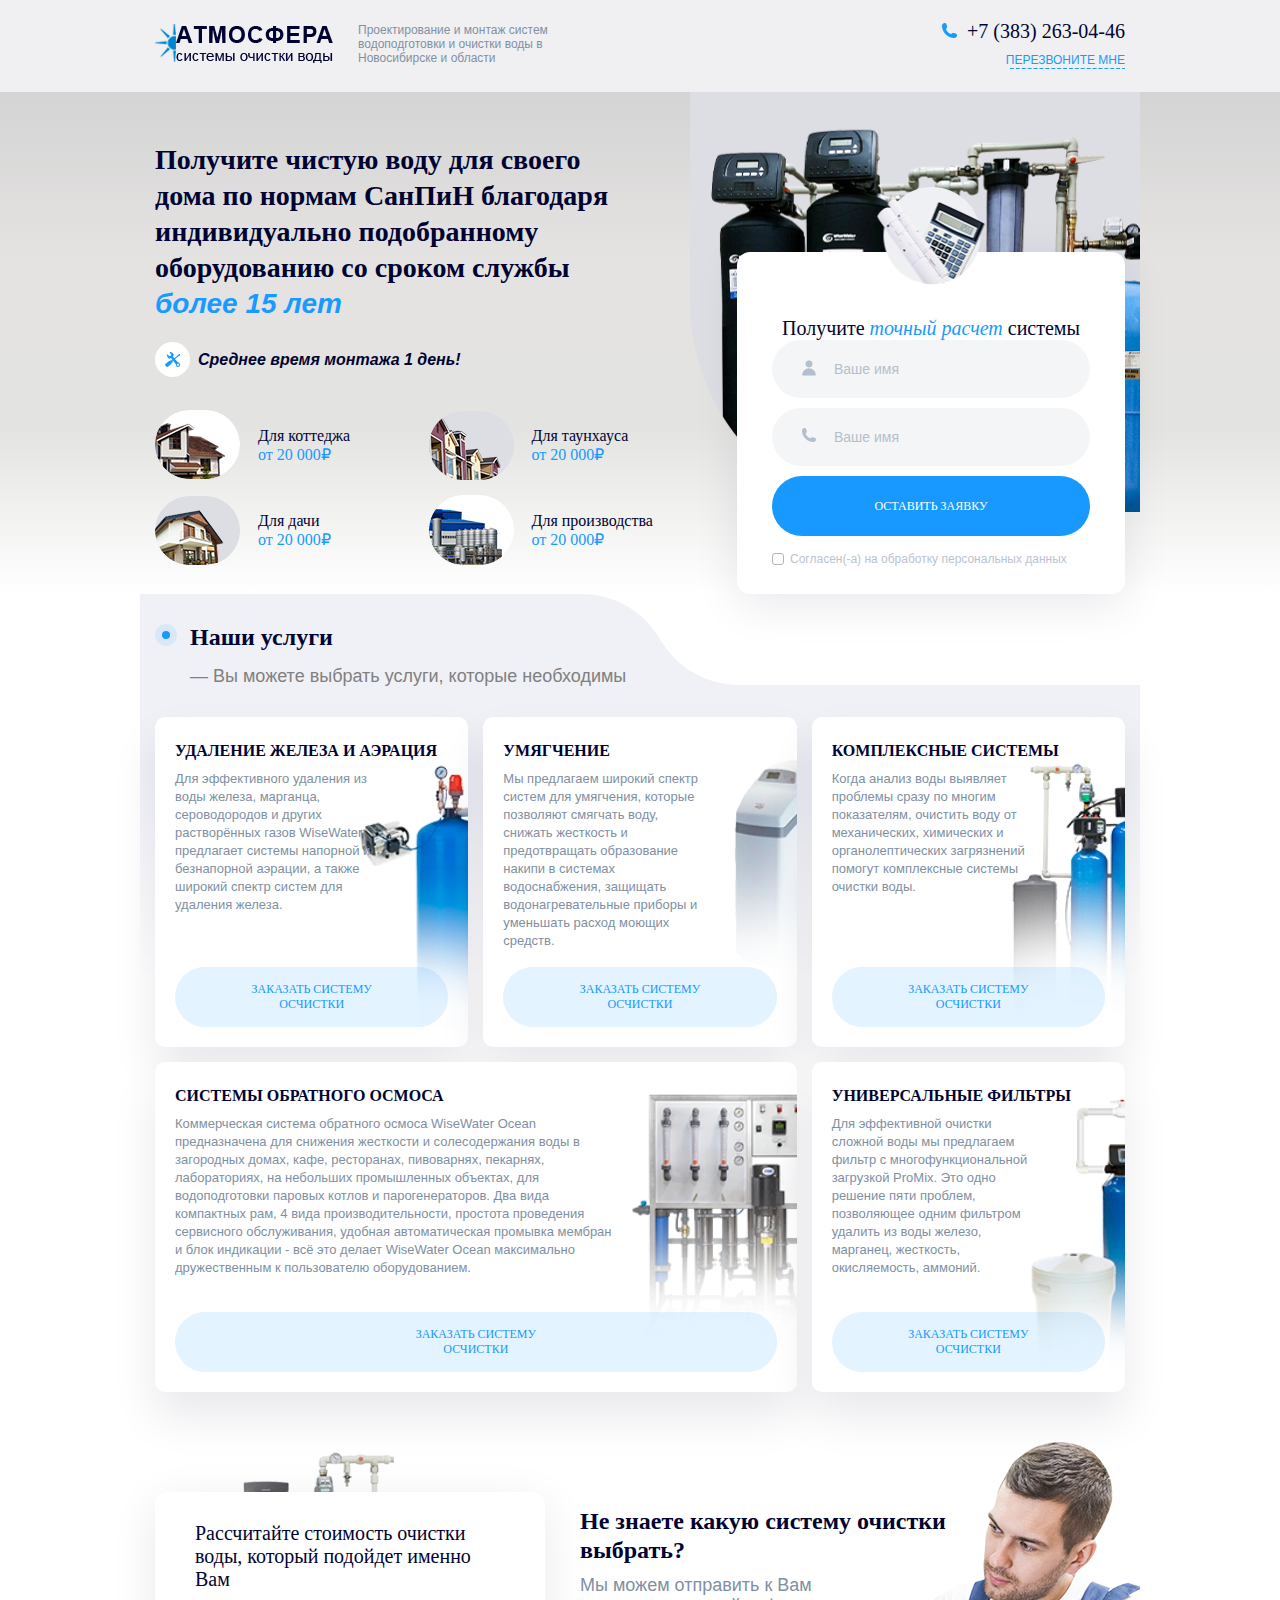
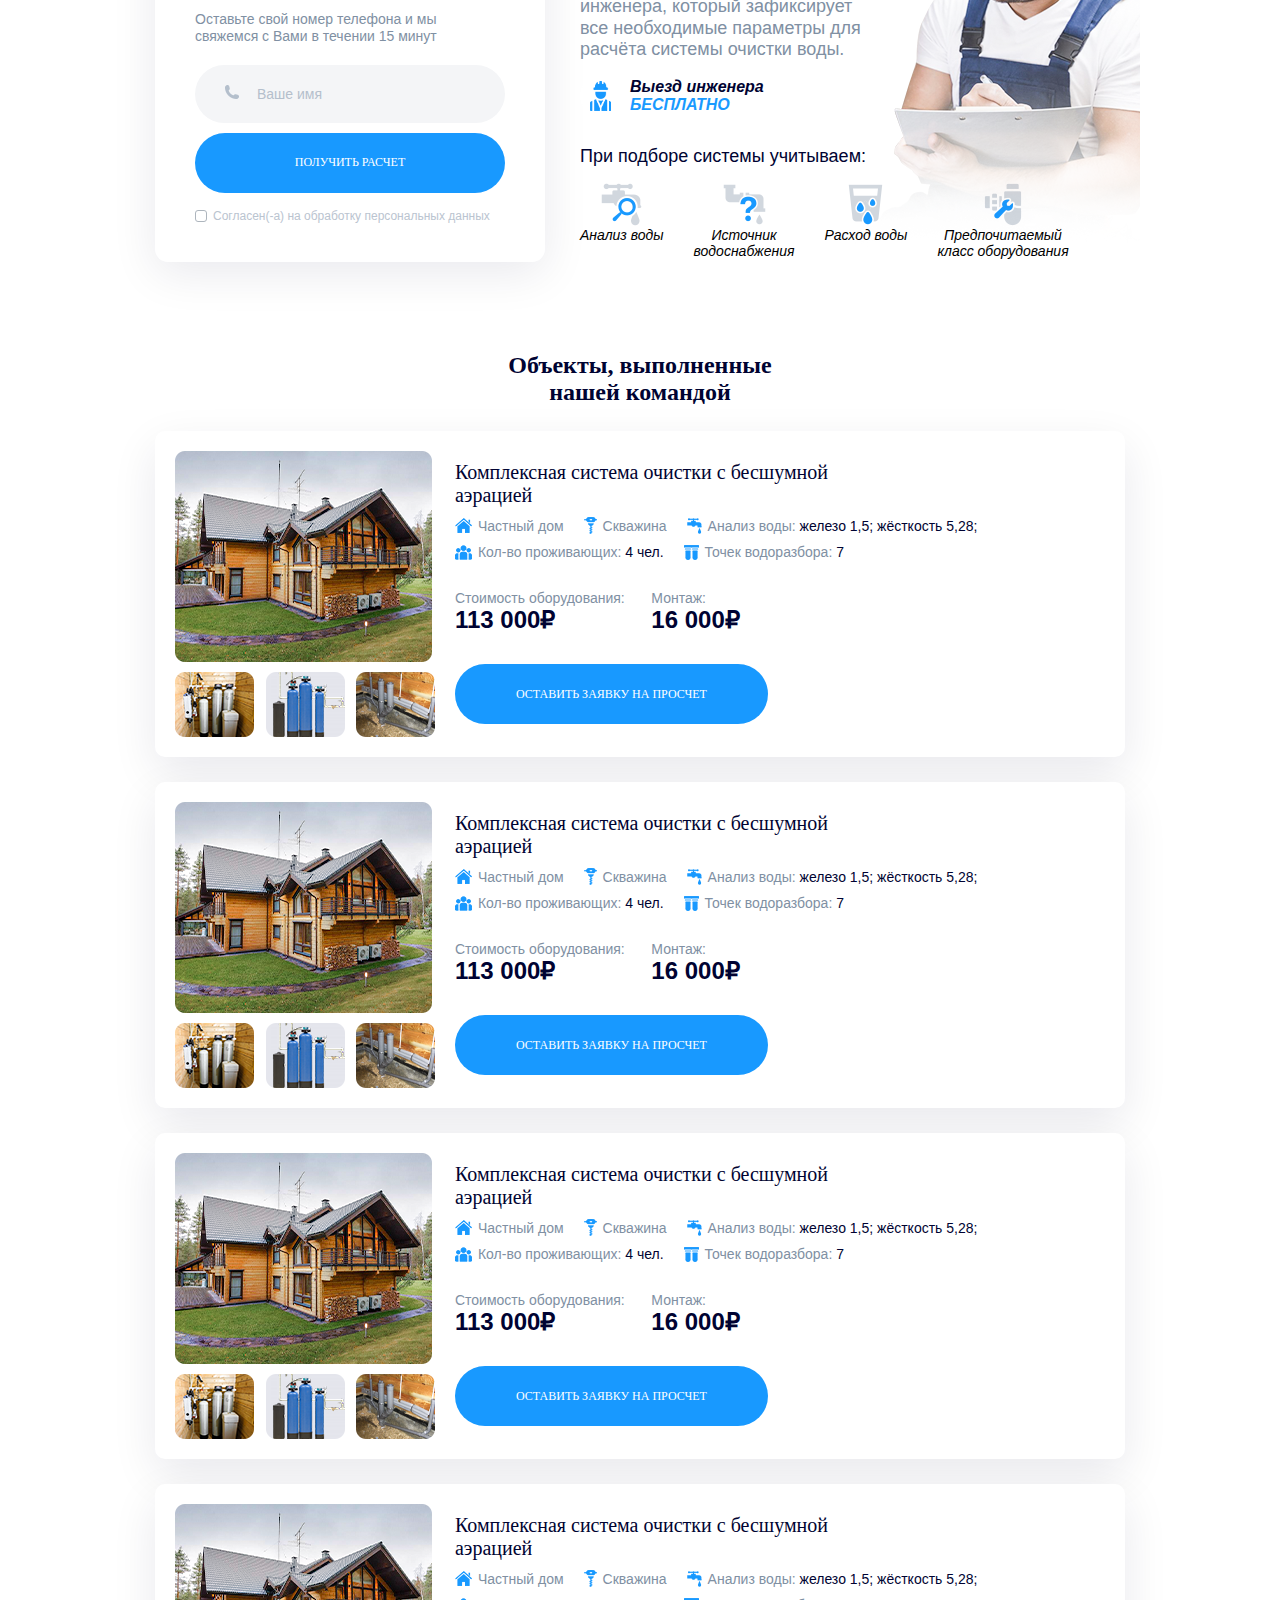
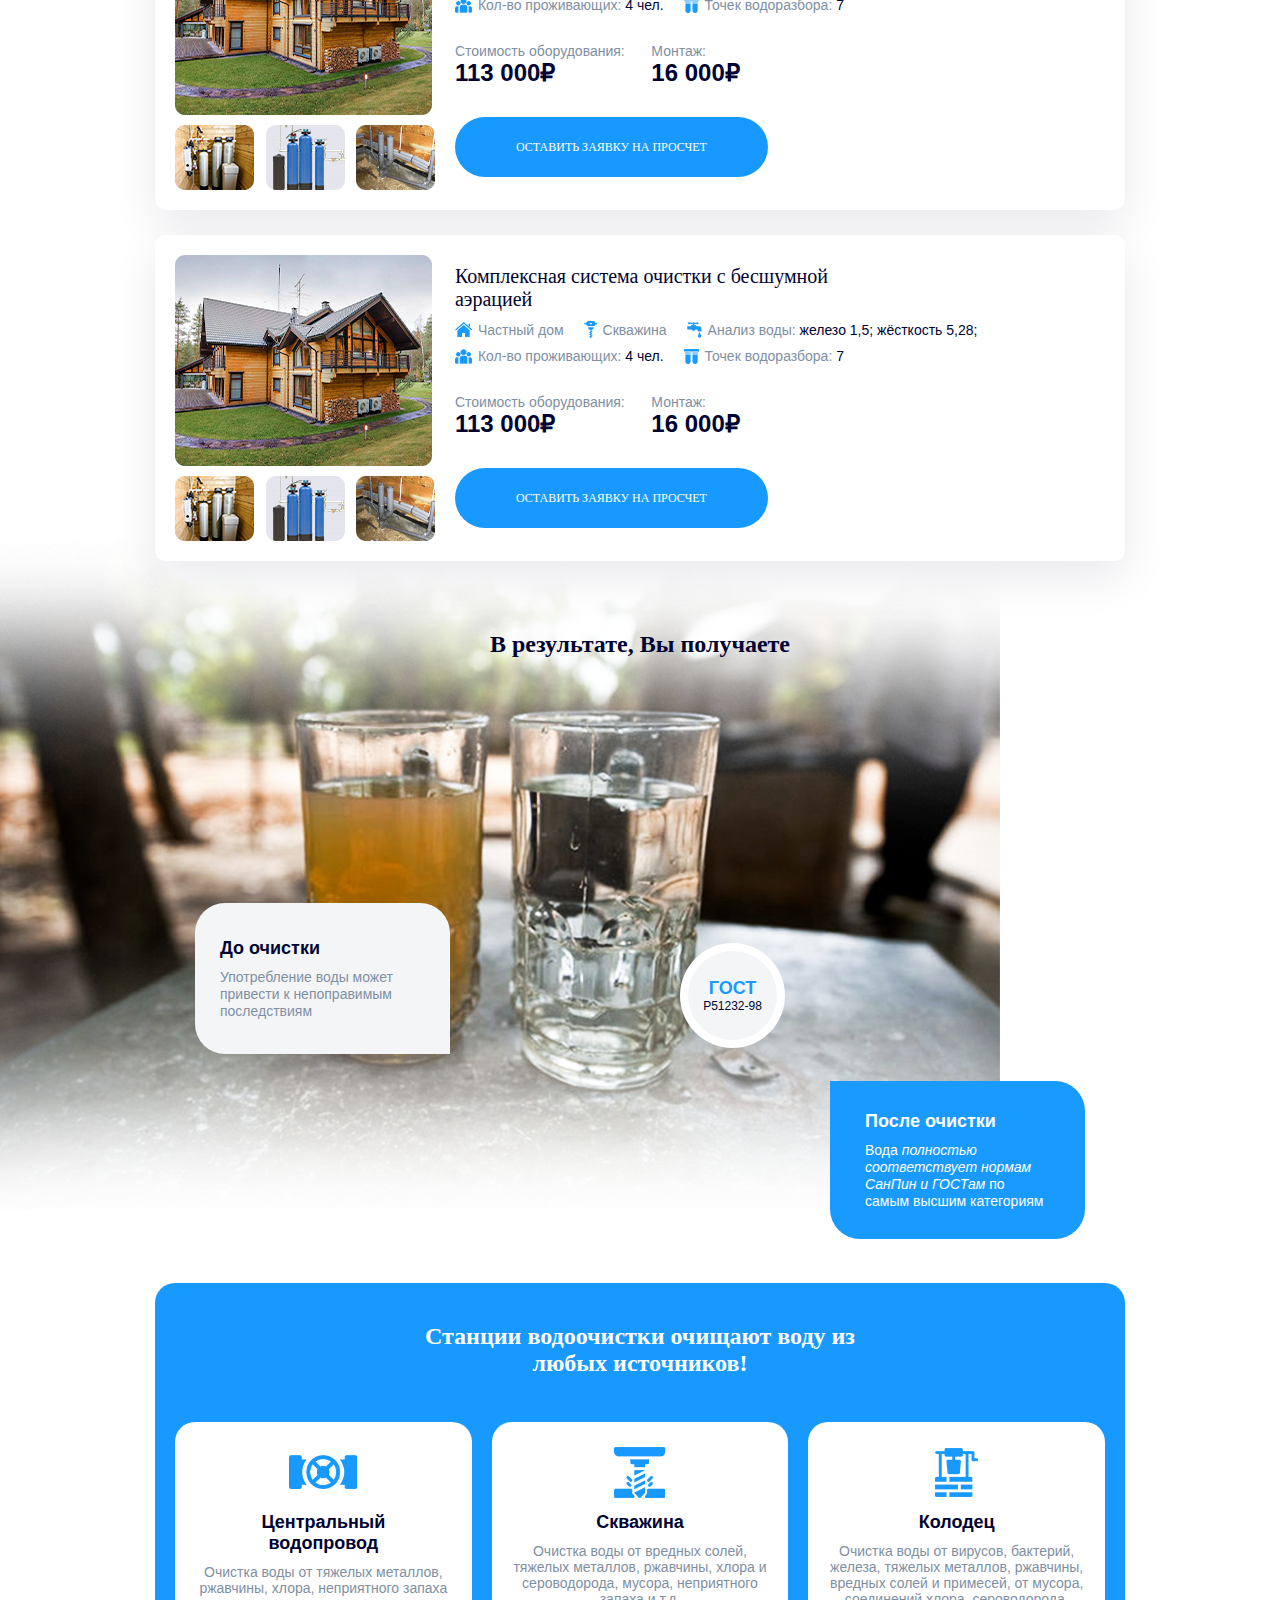
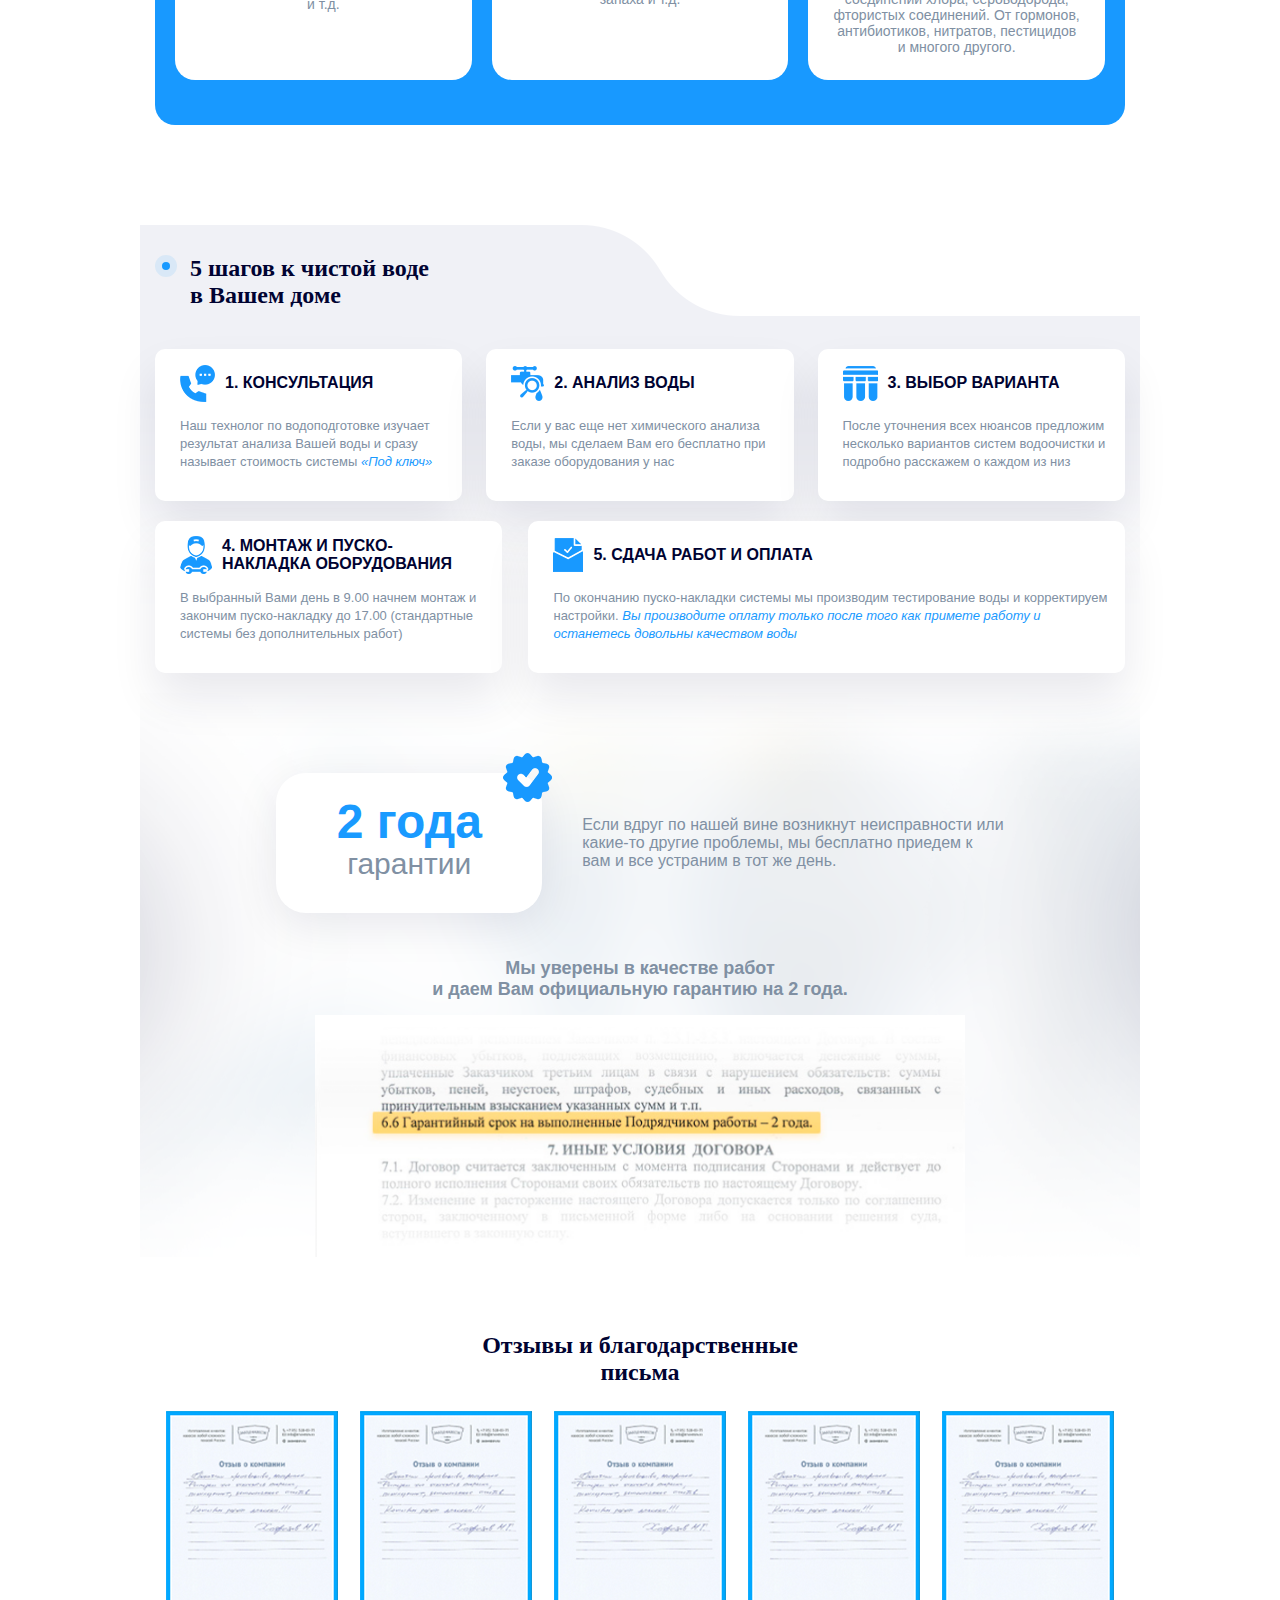
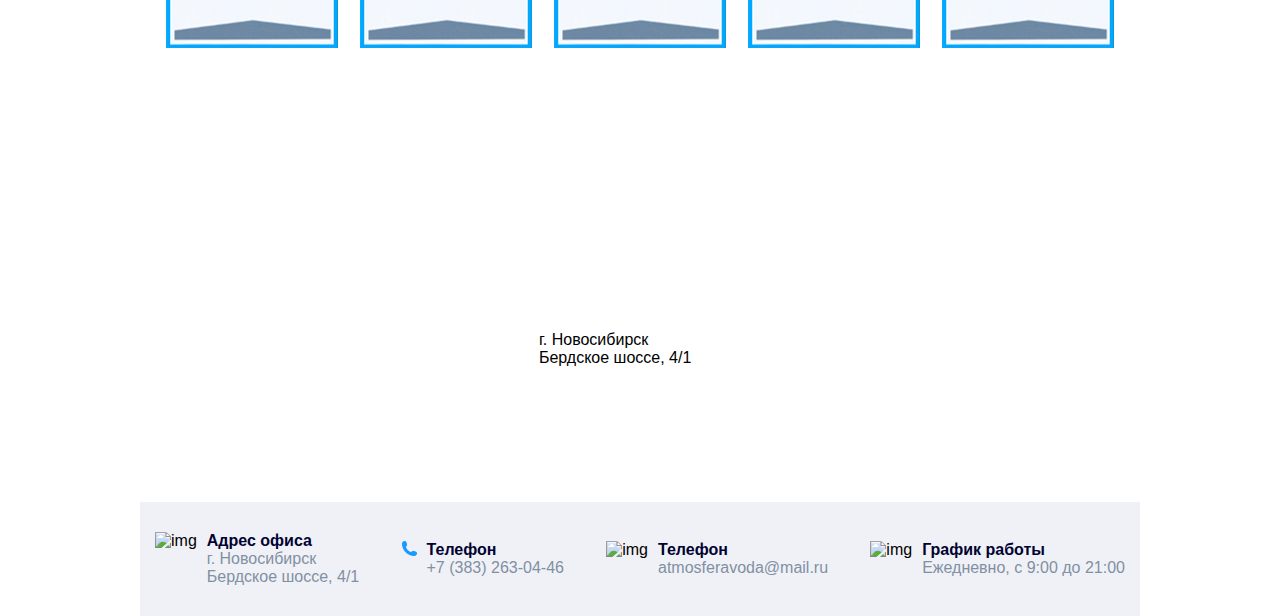
==== index.html @ 0359123a "Add files via upload" ====
<!DOCTYPE html>
<html lang="ru">

<head>
  <meta charset="utf-8">
  <title>АТМОСФЕРА|системы очистки воды </title>
  <meta content="" name="description">
  <meta name="viewport" content="width=device-width, initial-scale=1.0">
  <meta name="HandheldFriendly" content="true">
  <meta name="format-detection" content="telephone=no">
  <meta content="IE=edge" http-equiv="X-UA-Compatible">
  <link rel="stylesheet" href="css/normalize.css">
  <link rel="stylesheet" href="css/style.css">
</head>

<body class="body">
  

    <div class="wrapper">

      <header class="header">
        <div class="header__inner container">
            <div class="header__logo">
              <img class="header__logo-img" src="img/logo.png" alt="logo">
            </div>
            <div class="header__text">Проектирование и монтаж систем
              водоподготовки и очистки воды
              в Новосибирске и области</div>
            <div class="header__number">
              <a class="header__number-link" href="tel:+73832630446" >+7 (383) 263-04-46</a>
              <p class="header__number-text">Перезвоните мне</p>
            </div>
        </div>
    </header>

      <main class="main">

        <section class="proposal">
          <h1 class="hidden">Атмосфера</h1>
          <div class="container">
            <div class="proposal__inner">
              <div class="proposal__bg"></div>
  
              <div class="proposal__main">
                <h2 class="proposal__title">Получите чистую воду для своего дома по нормам СанПиН благодаря индивидуально подобранному оборудованию со сроком службы <span>более 15 лет</span></h2>
                <div class="proposal__image">
                  <div class="proposal__image-img center">
                    <svg xmlns="http://www.w3.org/2000/svg" xmlns:xlink="http://www.w3.org/1999/xlink" width="15" height="15" viewBox="0 0 15 15">
                      <image id="free-icon-screwdriver-and-wrench-symbol-16484" width="15" height="15" xlink:href="[data-uri]"/>
                    </svg>
                  </div>
                  <p class="proposal__image-text">Среднее время монтажа 1 день!</p>
                </div>
                <div class="proposal__cards">
                  <div class="proposal__card">
                  <div class="proposal__card-image">
                    <img src="img/proposal1.png" alt="">
                  </div>
                  <div class="proposal__card-text">
                    <p class="proposal__card-title">Для коттеджа</p>
                    <p class="proposal__cost">от 20 000₽</p>                   
                  </div>
                   
                  </div>
                  <div class="proposal__card">
                    <div class="proposal__card-image">
                      <img src="img/proposal2.png" alt="">
                    </div>
                    <div class="proposal__card-text">
                      <p class="proposal__card-title">Для таунхауса</p>
                      <p class="proposal__cost">от 20 000₽</p>                   
                    </div>
                     
                    </div>
                    <div class="proposal__card">
                      <div class="proposal__card-image">
                        <img src="img/proposal3.png" alt="">
                      </div>
                      <div class="proposal__card-text">
                        <p class="proposal__card-title">Для дачи</p>
                        <p class="proposal__cost">от 20 000₽</p>                   
                      </div>
                       
                      </div>
                      <div class="proposal__card">
                        <div class="proposal__card-image">
                          <img src="img/proposal4.png" alt="">
                        </div>
                        <div class="proposal__card-text">
                          <p class="proposal__card-title">Для производства</p>
                          <p class="proposal__cost">от 20 000₽</p>                   
                        </div>
                         
                        </div>
                </div>
              </div>
  
                <div class="form proposal__form">
  
                  <div class="form__inner">
  
                    <div class="form__image">
                      <img class="form__img" src="img/form1.png" alt="">
                    </div>
  
                    <p class="form__title">Получите <span>точный расчет</span> системы</p>
                    <form>
                      <div class="form__input form__input--name">
                        <input type="text" name="name" placeholder="Ваше имя" required>
                      </div>
                      <div class="form__input form__input--tel">
                        <input type="text" name="name" placeholder="Ваше имя" required>
                      </div>
                      <div class="form__button">
                        <button class="button" type="submit">
                          Оставить заявку
                        </button>
                      </div>
                      <div>
                        <input class="form__checkbox" type="checkbox" id="check1" required>
                        <label for="check1">Согласен(-а) на обработку персональных данных</label>
                      </div>
                    </form>
                  </div>
  
                </div>
  
  
            </div>
          </div>
  
  
        </section>
  
        <section class="services">
    
          <div class="container">
  
            <div class="services__inner">
                
                <div class="title">
                  <h2 class="title__text">Наши услуги</h2>
                  <p class="title__under">— Вы можете выбрать услуги, которые необходимы</p>
                </div>
    
                <div class="services__cards">
                  <div class="cards">
  
                    <div class="card card--1">
  
                      <div class="card__inner">
                        <div class="card__content">
                          <h3 class="card__title">Удаление железа
                            и аэрация</h3>
                          <p class="card__text">Для эффективного удаления
                            из воды железа, марганца,
                            сероводородов и других
                            растворённых газов WiseWater
                            предлагает системы напорной и
                            безнапорной аэрации, а также
                            широкий спектр систем для
                            удаления железа.</p>
                        </div>
  
                        <div class="card__button">
                          <button class="button" type="button">заказать систему<br>
                            осчистки</button>
                        </div>
                      </div>
                    </div>
  
                    <div class="card card--2">
                      <div class="card__inner">
                        <div class="card__content">
                          <h3 class="card__title">Умягчение</h3>
                          <p class="card__text">Мы предлагаем широкий
                            спектр систем для умягчения,
                            которые позволяют смягчать воду, снижать жесткость и предотвращать образование накипи в системах водоснабжения, защищать водонагревательные приборы и уменьшать расход моющих средств.</p>
  
                        </div>
                        <div class="card__button">
                          <button class="button" type="button">заказать систему<br>
                            осчистки</button>
                        </div>
                      </div>
                    </div>
  
                    <div class="card card--3">
                      <div class="card__inner">
                        <div class="card__content">
                          <h3 class="card__title">Комплексные
                            системы</h3>
                          <p class="card__text">Когда анализ воды выявляет
                            проблемы сразу по многим
                            показателям, очистить воду
                            от механических, химических
                            и органолептических
                            загрязнений помогут
                            комплексные системы 
                            очистки воды.</p>
  
                        </div>
  
                        <div class="card__button">
                          <button class="button" type="button">заказать систему<br>
                            осчистки</button>
                        </div>
                      </div>
                    </div>
  
                    <div class="card card--4">
                      <div class="card__inner">
                        <div class="card__content">
                          <h3 class="card__title">Системы обратного осмоса</h3>
                          <p class="card__text">Коммерческая система обратного осмоса WiseWater Ocean предназначена для снижения жесткости и солесодержания воды в загородных домах, кафе, ресторанах, пивоварнях, пекарнях, лабораториях, на небольших промышленных объектах, для водоподготовки паровых котлов и парогенераторов. Два вида компактных рам, 4 вида производительности, простота проведения сервисного обслуживания, удобная автоматическая промывка мембран и блок индикации - всё это делает WiseWater Ocean максимально дружественным к пользователю оборудованием.</p>
  
                        </div>
                        
                        <div class="card__button">
                          <button class="button" type="button">заказать систему<br>
                            осчистки</button>
                        </div>
                      </div>
                    </div>
  
                    <div class="card card--5">
                      <div class="card__inner">
                        <div class="card__content">
                          <h3 class="card__title">Универсальные 
                            фильтры</h3>
                          <p class="card__text">Для эффективной очистки сложной воды мы предлагаем фильтр с многофункциональной загрузкой ProMix. Это одно решение пяти проблем, позволяющее одним фильтром удалить из воды железо, марганец, жесткость, окисляемость, аммоний.</p>
  
                        </div>
                        
                        <div class="card__button">
                          <button class="button" type="button">заказать систему<br>
                            осчистки</button>
                        </div>
                      </div>
                    </div>
                  </div>
                </div>
      
              </div>
          </div>
  
        </section>
  
        <section class="calculation">
  
          <div class="container">
  
            <div class="calculation__inner">
              <div class="calculation__inner-bg"></div>
              <div class="form calculation__form">
                <div class="form__inner">
    
                  <div class="form__image">
                    <img class="form__img" src="img/form2.png" alt="">
                  </div>
    
                  <p class="form__title">Рассчитайте&nbsp;стоимость
                    очистки воды, который
                    подойдет именно Вам
                  </p>
                  <p class="form__text">Оставьте свой номер телефона и мы
                    свяжемся с Вами в течении 15 минут</p>
    
                  <form>
                    <div class="form__input form__input--tel">
                      <input type="text" name="name" placeholder="Ваше имя" required>
                    </div>
                    <div class="form__button">
                      <button class="button" type="submit">
                        Получить расчет
                      </button>
                    </div>
                    <div>
                      <input class="form__checkbox" type="checkbox" id="check2" required>
                      <label for="check2">Согласен(-а) на обработку персональных данных</label>
                    </div>
                  </form>
                </div>
              </div>
              <div class="calculation__content">
                <div class="calculation__content-inner">
                  <h2 class="calculation__title">Не знаете какую систему
                    очистки выбрать?</h2>
                  <p class="calculation__text">Мы можем отправить к Вам
                    инженера, который зафиксирует
                    все необходимые параметры
                    для расчёта системы
                    очистки воды.</p>
                  <div class="calculation__content-image">
                    <div class="calculation__content-img center"> 
                      <svg xmlns="http://www.w3.org/2000/svg" xmlns:xlink="http://www.w3.org/1999/xlink" width="21" height="30" viewBox="0 0 21 30">
                        <image id="Слой_14_copy" data-name="Слой 14 copy" width="21" height="30" xlink:href="[data-uri]"/>
                      </svg>
                                      
  
                    </div>
                    <div class="calculation__content-txt">
                      <p>Выезд инженера</p>
                      <span>БЕСПЛАТНО</span>
                    </div>
                  </div>
                  <div class="calculation__cards">
                    <p class="calculation__cards-title">При подборе системы учитываем:</p>
                    <div class="calculation__cards-inner">
                      <div class="calculation__card">
                        <div class="calculation__card-image center">
                          <img src="img/calc1.png" alt="img"></div>
                        <p class="calculation__card-text">Анализ&nbsp;воды</p>
                      </div>
                      <div class="calculation__card">
                        <div class="calculation__card-image center">
                          <img src="img/calc2.png" alt="img"></div>
                        <p class="calculation__card-text">Источник
                          водоснабжения</p>
                      </div>
                      <div class="calculation__card">
                        <div class="calculation__card-image center">
                          <img src="img/calc3.png" alt="img"></div>
                        <p class="calculation__card-text">Расход&nbsp;воды</p>
                      </div>
                      <div class="calculation__card">
                        <div class="calculation__card-image center">
                          <img src="img/calc4.png" alt="img"></div>
                        <p class="calculation__card-text">Предпочитаемый<br>
                          класс&nbsp;оборудования</p>
                      </div>
                    </div>
                  </div>
                </div>
              </div>
            </div>
  
          </div>
        </section>
  
        <section class="objects">
          <div class="container">
            <h2 class="objects__title">Объекты, выполненные<br>
              нашей командой</h2>
              <div class="objects__inner">
  
                <div class="objects__cards">
  
                  <div class="objects__card">
                    <div class="objects__card-inner">
                      <div class="objects__image">
                        <div class="objects__image-main">
                          <img src="img/house-big.png">
                        </div>
                        <div class="objects__image-min">
                          <div class="image__wrapper">
                            <img class="minimized" alt="клик для увеличения" src="img/house-min1.png">
                          </div>
                          <div class="image__wrapper">
                            <img class="minimized" alt="клик для увеличения" src="img/house-min2.png">
                          </div>
                          <div class="image__wrapper">
                            <img class="minimized" alt="клик для увеличения" src="img/house-min3.png">
                          </div>
        
                        </div>
        
                      </div>
                      <div class="objects__content">
                        <p class="objects__content-title">Комплексная система очистки
                          с бесшумной аэрацией</p>
                        <div class="objects__content-values">
                          <div class="objects__content-value">
                            <svg xmlns="http://www.w3.org/2000/svg" xmlns:xlink="http://www.w3.org/1999/xlink" width="17" height="15" viewBox="0 0 17 15">
                              <image id="home-page" width="17" height="15" xlink:href="[data-uri]"/>
                            </svg>
                            <p>Частный дом</p>
                          </div>
                          <div class="objects__content-value">
                            <svg xmlns="http://www.w3.org/2000/svg" xmlns:xlink="http://www.w3.org/1999/xlink" width="13" height="17" viewBox="0 0 13 17">
                              <image id="free-icon-drilling-3050754" width="13" height="17" xlink:href="[data-uri]"/>
                            </svg>
                            <p>Скважина</p>
                          </div>
                          <div class="objects__content-value">
                            <svg xmlns="http://www.w3.org/2000/svg" xmlns:xlink="http://www.w3.org/1999/xlink" width="15" height="16" viewBox="0 0 15 16">
                              <image id="Ресурс_1" data-name="Ресурс 1" width="15" height="16" xlink:href="[data-uri]"/>
                            </svg>
                            <p>Анализ воды: <span>железо 1,5; жёсткость 5,28;</span></p>
                          </div>
                          <div class="objects__content-value">
                            <svg xmlns="http://www.w3.org/2000/svg" xmlns:xlink="http://www.w3.org/1999/xlink" width="17" height="15" viewBox="0 0 17 15">
                              <image id="group" width="17" height="15" xlink:href="[data-uri]"/>
                            </svg>
                            <p>Кол-во проживающих: <span>4 чел.</span></p>
                          </div>
                          <div class="objects__content-value">
                            <svg xmlns="http://www.w3.org/2000/svg" xmlns:xlink="http://www.w3.org/1999/xlink" width="15" height="15" viewBox="0 0 15 15">
                              <image id="water-filter" width="15" height="15" xlink:href="[data-uri]"/>
                            </svg>
                            <p>Точек водоразбора: <span>7</span></p>
                          </div>
  
                        </div>
                        <div class="objects__cost">
                          <div>
                            <p>Стоимость оборудования:</p>
                            <span>113 000₽</span>
                          </div>
                          <div>
                            <p>Монтаж:</p>
                            <span>16 000₽</span>
                          </div>
  
                        </div>
                        <div class="objects__button">
                          <button class="button">оставить заявку на просчет</button>
                        </div>
                      </div>
                  </div>
                </div>                
                <div class="objects__card">
                  <div class="objects__card-inner">
                    <div class="objects__image">
                      <div class="objects__image-main">
                        <img src="img/house-big.png">
                      </div>
                      <div class="objects__image-min">
                        <div class="image__wrapper">
                          <img class="minimized" alt="клик для увеличения" src="img/house-min1.png">
                        </div>
                        <div class="image__wrapper">
                          <img class="minimized" alt="клик для увеличения" src="img/house-min2.png">
                        </div>
                        <div class="image__wrapper">
                          <img class="minimized" alt="клик для увеличения" src="img/house-min3.png">
                        </div>
      
                      </div>
      
                    </div>
                    <div class="objects__content">
                      <p class="objects__content-title">Комплексная система очистки
                        с бесшумной аэрацией</p>
                      <div class="objects__content-values">
                        <div class="objects__content-value">
                          <svg xmlns="http://www.w3.org/2000/svg" xmlns:xlink="http://www.w3.org/1999/xlink" width="17" height="15" viewBox="0 0 17 15">
                            <image id="home-page" width="17" height="15" xlink:href="[data-uri]"/>
                          </svg>
                          <p>Частный дом</p>
                        </div>
                        <div class="objects__content-value">
                          <svg xmlns="http://www.w3.org/2000/svg" xmlns:xlink="http://www.w3.org/1999/xlink" width="13" height="17" viewBox="0 0 13 17">
                            <image id="free-icon-drilling-3050754" width="13" height="17" xlink:href="[data-uri]"/>
                          </svg>
                          <p>Скважина</p>
                        </div>
                        <div class="objects__content-value">
                          <svg xmlns="http://www.w3.org/2000/svg" xmlns:xlink="http://www.w3.org/1999/xlink" width="15" height="16" viewBox="0 0 15 16">
                            <image id="Ресурс_1" data-name="Ресурс 1" width="15" height="16" xlink:href="[data-uri]"/>
                          </svg>
                          <p>Анализ воды: <span>железо 1,5; жёсткость 5,28;</span></p>
                        </div>
                        <div class="objects__content-value">
                          <svg xmlns="http://www.w3.org/2000/svg" xmlns:xlink="http://www.w3.org/1999/xlink" width="17" height="15" viewBox="0 0 17 15">
                            <image id="group" width="17" height="15" xlink:href="[data-uri]"/>
                          </svg>
                          <p>Кол-во проживающих: <span>4 чел.</span></p>
                        </div>
                        <div class="objects__content-value">
                          <svg xmlns="http://www.w3.org/2000/svg" xmlns:xlink="http://www.w3.org/1999/xlink" width="15" height="15" viewBox="0 0 15 15">
                            <image id="water-filter" width="15" height="15" xlink:href="[data-uri]"/>
                          </svg>
                          <p>Точек водоразбора: <span>7</span></p>
                        </div>
  
                      </div>
                      <div class="objects__cost">
                        <div>
                          <p>Стоимость оборудования:</p>
                          <span>113 000₽</span>
                        </div>
                        <div>
                          <p>Монтаж:</p>
                          <span>16 000₽</span>
                        </div>
  
                      </div>
                      <div class="objects__button">
                        <button class="button">оставить заявку на просчет</button>
                      </div>
                    </div>
                </div>
              </div>                
              <div class="objects__card">
                <div class="objects__card-inner">
                  <div class="objects__image">
                    <div class="objects__image-main">
                      <img src="img/house-big.png">
                    </div>
                    <div class="objects__image-min">
                      <div class="image__wrapper">
                        <img class="minimized" alt="клик для увеличения" src="img/house-min1.png">
                      </div>
                      <div class="image__wrapper">
                        <img class="minimized" alt="клик для увеличения" src="img/house-min2.png">
                      </div>
                      <div class="image__wrapper">
                        <img class="minimized" alt="клик для увеличения" src="img/house-min3.png">
                      </div>
    
                    </div>
    
                  </div>
                  <div class="objects__content">
                    <p class="objects__content-title">Комплексная система очистки
                      с бесшумной аэрацией</p>
                    <div class="objects__content-values">
                      <div class="objects__content-value">
                        <svg xmlns="http://www.w3.org/2000/svg" xmlns:xlink="http://www.w3.org/1999/xlink" width="17" height="15" viewBox="0 0 17 15">
                          <image id="home-page" width="17" height="15" xlink:href="[data-uri]"/>
                        </svg>
                        <p>Частный дом</p>
                      </div>
                      <div class="objects__content-value">
                        <svg xmlns="http://www.w3.org/2000/svg" xmlns:xlink="http://www.w3.org/1999/xlink" width="13" height="17" viewBox="0 0 13 17">
                          <image id="free-icon-drilling-3050754" width="13" height="17" xlink:href="[data-uri]"/>
                        </svg>
                        <p>Скважина</p>
                      </div>
                      <div class="objects__content-value">
                        <svg xmlns="http://www.w3.org/2000/svg" xmlns:xlink="http://www.w3.org/1999/xlink" width="15" height="16" viewBox="0 0 15 16">
                          <image id="Ресурс_1" data-name="Ресурс 1" width="15" height="16" xlink:href="[data-uri]"/>
                        </svg>
                        <p>Анализ воды: <span>железо 1,5; жёсткость 5,28;</span></p>
                      </div>
                      <div class="objects__content-value">
                        <svg xmlns="http://www.w3.org/2000/svg" xmlns:xlink="http://www.w3.org/1999/xlink" width="17" height="15" viewBox="0 0 17 15">
                          <image id="group" width="17" height="15" xlink:href="[data-uri]"/>
                        </svg>
                        <p>Кол-во проживающих: <span>4 чел.</span></p>
                      </div>
                      <div class="objects__content-value">
                        <svg xmlns="http://www.w3.org/2000/svg" xmlns:xlink="http://www.w3.org/1999/xlink" width="15" height="15" viewBox="0 0 15 15">
                          <image id="water-filter" width="15" height="15" xlink:href="[data-uri]"/>
                        </svg>
                        <p>Точек водоразбора: <span>7</span></p>
                      </div>
  
                    </div>
                    <div class="objects__cost">
                      <div>
                        <p>Стоимость оборудования:</p>
                        <span>113 000₽</span>
                      </div>
                      <div>
                        <p>Монтаж:</p>
                        <span>16 000₽</span>
                      </div>
  
                    </div>
                    <div class="objects__button">
                      <button class="button">оставить заявку на просчет</button>
                    </div>
                  </div>
              </div>
            </div>                
            <div class="objects__card">
              <div class="objects__card-inner">
                <div class="objects__image">
                  <div class="objects__image-main">
                    <img src="img/house-big.png">
                  </div>
                  <div class="objects__image-min">
                    <div class="image__wrapper">
                      <img class="minimized" alt="клик для увеличения" src="img/house-min1.png">
                    </div>
                    <div class="image__wrapper">
                      <img class="minimized" alt="клик для увеличения" src="img/house-min2.png">
                    </div>
                    <div class="image__wrapper">
                      <img class="minimized" alt="клик для увеличения" src="img/house-min3.png">
                    </div>
  
                  </div>
  
                </div>
                <div class="objects__content">
                  <p class="objects__content-title">Комплексная система очистки
                    с бесшумной аэрацией</p>
                  <div class="objects__content-values">
                    <div class="objects__content-value">
                      <svg xmlns="http://www.w3.org/2000/svg" xmlns:xlink="http://www.w3.org/1999/xlink" width="17" height="15" viewBox="0 0 17 15">
                        <image id="home-page" width="17" height="15" xlink:href="[data-uri]"/>
                      </svg>
                      <p>Частный дом</p>
                    </div>
                    <div class="objects__content-value">
                      <svg xmlns="http://www.w3.org/2000/svg" xmlns:xlink="http://www.w3.org/1999/xlink" width="13" height="17" viewBox="0 0 13 17">
                        <image id="free-icon-drilling-3050754" width="13" height="17" xlink:href="[data-uri]"/>
                      </svg>
                      <p>Скважина</p>
                    </div>
                    <div class="objects__content-value">
                      <svg xmlns="http://www.w3.org/2000/svg" xmlns:xlink="http://www.w3.org/1999/xlink" width="15" height="16" viewBox="0 0 15 16">
                        <image id="Ресурс_1" data-name="Ресурс 1" width="15" height="16" xlink:href="[data-uri]"/>
                      </svg>
                      <p>Анализ воды: <span>железо 1,5; жёсткость 5,28;</span></p>
                    </div>
                    <div class="objects__content-value">
                      <svg xmlns="http://www.w3.org/2000/svg" xmlns:xlink="http://www.w3.org/1999/xlink" width="17" height="15" viewBox="0 0 17 15">
                        <image id="group" width="17" height="15" xlink:href="[data-uri]"/>
                      </svg>
                      <p>Кол-во проживающих: <span>4 чел.</span></p>
                    </div>
                    <div class="objects__content-value">
                      <svg xmlns="http://www.w3.org/2000/svg" xmlns:xlink="http://www.w3.org/1999/xlink" width="15" height="15" viewBox="0 0 15 15">
                        <image id="water-filter" width="15" height="15" xlink:href="[data-uri]"/>
                      </svg>
                      <p>Точек водоразбора: <span>7</span></p>
                    </div>
  
                  </div>
                  <div class="objects__cost">
                    <div>
                      <p>Стоимость оборудования:</p>
                      <span>113 000₽</span>
                    </div>
                    <div>
                      <p>Монтаж:</p>
                      <span>16 000₽</span>
                    </div>
  
                  </div>
                  <div class="objects__button">
                    <button class="button">оставить заявку на просчет</button>
                  </div>
                </div>
            </div>
          </div>                
          <div class="objects__card">
            <div class="objects__card-inner">
              <div class="objects__image">
                <div class="objects__image-main">
                  <img src="img/house-big.png">
                </div>
                <div class="objects__image-min">
                  <div class="image__wrapper">
                    <img class="minimized" alt="клик для увеличения" src="img/house-min1.png">
                  </div>
                  <div class="image__wrapper">
                    <img class="minimized" alt="клик для увеличения" src="img/house-min2.png">
                  </div>
                  <div class="image__wrapper">
                    <img class="minimized" alt="клик для увеличения" src="img/house-min3.png">
                  </div>
  
                </div>
  
              </div>
              <div class="objects__content">
                <p class="objects__content-title">Комплексная система очистки
                  с бесшумной аэрацией</p>
                <div class="objects__content-values">
                  <div class="objects__content-value">
                    <svg xmlns="http://www.w3.org/2000/svg" xmlns:xlink="http://www.w3.org/1999/xlink" width="17" height="15" viewBox="0 0 17 15">
                      <image id="home-page" width="17" height="15" xlink:href="[data-uri]"/>
                    </svg>
                    <p>Частный дом</p>
                  </div>
                  <div class="objects__content-value">
                    <svg xmlns="http://www.w3.org/2000/svg" xmlns:xlink="http://www.w3.org/1999/xlink" width="13" height="17" viewBox="0 0 13 17">
                      <image id="free-icon-drilling-3050754" width="13" height="17" xlink:href="[data-uri]"/>
                    </svg>
                    <p>Скважина</p>
                  </div>
                  <div class="objects__content-value">
                    <svg xmlns="http://www.w3.org/2000/svg" xmlns:xlink="http://www.w3.org/1999/xlink" width="15" height="16" viewBox="0 0 15 16">
                      <image id="Ресурс_1" data-name="Ресурс 1" width="15" height="16" xlink:href="[data-uri]"/>
                    </svg>
                    <p>Анализ воды: <span>железо 1,5; жёсткость 5,28;</span></p>
                  </div>
                  <div class="objects__content-value">
                    <svg xmlns="http://www.w3.org/2000/svg" xmlns:xlink="http://www.w3.org/1999/xlink" width="17" height="15" viewBox="0 0 17 15">
                      <image id="group" width="17" height="15" xlink:href="[data-uri]"/>
                    </svg>
                    <p>Кол-во проживающих: <span>4 чел.</span></p>
                  </div>
                  <div class="objects__content-value">
                    <svg xmlns="http://www.w3.org/2000/svg" xmlns:xlink="http://www.w3.org/1999/xlink" width="15" height="15" viewBox="0 0 15 15">
                      <image id="water-filter" width="15" height="15" xlink:href="[data-uri]"/>
                    </svg>
                    <p>Точек водоразбора: <span>7</span></p>
                  </div>
  
                </div>
                <div class="objects__cost">
                  <div>
                    <p>Стоимость оборудования:</p>
                    <span>113 000₽</span>
                  </div>
                  <div>
                    <p>Монтаж:</p>
                    <span>16 000₽</span>
                  </div>
  
                </div>
                <div class="objects__button">
                  <button class="button">оставить заявку на просчет</button>
                </div>
              </div>
          </div>
        </div>
  
              </div>
  
          </div>
        </section>
  
        <section class="resolt">
          <div class="container">
            <div class="resolt__bg"></div>
            <h2 class="resolt__title">В результате, Вы получаете</h2>
            <div class="resolt__inner">
              <div class="resolt__gost center">
                <div class="resolt__gost-inner center">
                  <span>ГОСТ</span>
                  <p>Р51232-98</p>
                </div>
              </div>
              <div class="resolt__before">
                <div class="resolt__before-inner">
                  <p class="resolt__before-title">До очистки</p>
                  <p class="resolt__before-content">Употребление воды может
                    привести к непоправимым
                    последствиям</p>
                </div>
              </div>
              <div class="resolt__after">
                <div class="resolt__after-inner">
                  <p class="resolt__after-title">После очистки</p>
                  <p class="resolt__after-content">Вода 
                    <span>полностью соответствует нормам
                      СанПин и ГОСТам</span>
                     по самым высшим категориям</p>
                </div>
              </div>
            </div>
          </div>
  
          <div class="container">
            <div class="resolt__cards">
              <h2 class="resolt__cards-title">Станции водоочистки очищают
                воду из любых источников!</h2>
              <div class="resolt__cards-inner">
                <div class="resolt__card">
                  <div class="resolt__card-inner">
                    <div class="resolt__card-image center">
                      <img src="img/res1.png" alt="image">
                    </div>
                    <p class="resolt__card-title">Центральный<br>водопровод</p>
                    <p class="resolt__card-text">Очистка воды от тяжелых
                      металлов, ржавчины, хлора,
                      неприятного запаха и т.д.</p>
                  </div>
                </div>
                <div class="resolt__card">
                  <div class="resolt__card-inner">
                    <div class="resolt__card-image center">
                      <img src="img/res2.png" alt="image">
                    </div>
                    <p class="resolt__card-title">Скважина</p>
                    <p class="resolt__card-text">Очистка воды от вредных
                      солей, тяжелых металлов,
                      ржавчины, хлора
                      и сероводорода, мусора, 
                      неприятного запаха и т.д.</p>
                  </div>
                </div>
                <div class="resolt__card">
                  <div class="resolt__card-inner">
                    <div class="resolt__card-image center">
                      <img src="img/res3.png" alt="image">
                    </div>
                    <p class="resolt__card-title">Колодец</p>
                    <p class="resolt__card-text">Очистка воды от вирусов, бактерий,
                      железа, тяжелых металлов,
                      ржавчины, вредных солей
                      и примесей, от мусора,
                      соединений хлора, сероводорода,
                      фтористых соединений. От гормонов,
                      антибиотиков, нитратов, пестицидов
                      и&nbsp;многого&nbsp;другого.</p>
                  </div>
                </div>
              </div>
            </div>
          </div>
        </section>
  
        <section class="steps">
          <div class="container">
            <div class="steps__inner">
              <div class="title">
                <h2 class="title__text">5 шагов к чистой воде<br>
                  в Вашем доме</h2>
              </div>
              <div class="steps__cards">
  
                <div class="steps__card steps__card--1">
                  <div class="steps__card-inner">
                    <div class="steps__card-image">
                      <div class="steps__card-img">
                        <img src="img/phone-call.png" alt="image">
                      </div>
                      <p class="steps__card-title">1. Консультация</p>
                    </div>
                    <p class="steps__card-text">Наш технолог по водоподготовке изучает результат анализа Вашей воды
                      и сразу называет стоимость системы <span>«Под ключ»</span></p>
                  </div>
                </div>
                <div class="steps__card steps__card--2">
                  <div class="steps__card-inner">
                    <div class="steps__card-image">
                      <div class="steps__card-img">
                        <img src="img/crane.png" alt="image">
                      </div>
                      <p class="steps__card-title">2. Анализ воды</p>
                    </div>
                    <p class="steps__card-text">Если у вас еще нет химического анализа
                      воды, мы сделаем Вам его бесплатно при заказе оборудования у нас</p>
                  </div>
                </div>
                <div class="steps__card steps__card--3">
                  <div class="steps__card-inner">
                    <div class="steps__card-image">
                      <div class="steps__card-img">
                        <img src="img/filter.png" alt="image">
                      </div>
                      <p class="steps__card-title">3. Выбор варианта</p>
                    </div>
                    <p class="steps__card-text">После уточнения всех нюансов
                      предложим несколько вариантов систем
                      водоочистки и подробно расскажем
                      о каждом из низ</p>
                  </div>
                </div>
                <div class="steps__card steps__card--4">
                  <div class="steps__card-inner">
                    <div class="steps__card-image">
                      <div class="steps__card-img">
                        <img src="img/automobile-with-wrench.png" alt="image">
                      </div>
                      <p class="steps__card-title">4. Монтаж и пуско-<br>накладка оборудования</p>
                    </div>
                    <p class="steps__card-text">В выбранный Вами день в 9.00 начнем монтаж и закончим пуско-накладку до 17.00 (стандартные системы без дополнительных работ)</p>
                  </div>
                </div>
                <div class="steps__card steps__card--5">
                  <div class="steps__card-inner">
                    <div class="steps__card-image">
                      <div class="steps__card-img">
                        <img src="img/approved.png" alt="image">
                      </div>
                      <p class="steps__card-title">5. Сдача работ и оплата</p>
                    </div>
                    <p class="steps__card-text">По окончанию пуско-накладки системы мы производим тестирование воды и корректируем настройки. <span>Вы производите оплату только после того как примете работу и останетесь довольны качеством воды</span></p>
                  </div>
                </div>
            </div>
          </div>
        </section>
  
        <div class="guarantees">
          <div class="container">
            <div class="guarantees__inner">
              <div class="guarantees__blok">
                <div class="guarantees__card center">
                  <div class="guarantees__card-inner">
                    <span>2 года</span>
                    <p>гарантии</p>
                  </div>
                </div>
                <p class="guarantees__text">Если вдруг по нашей вине возникнут неисправности
                  или какие-то другие проблемы, мы бесплатно приедем
                  к вам и все устраним в тот же день.</p>
              </div>
              <p class="guarantees__title">
                Мы уверены в качестве работ<br>
    и даем Вам официальную гарантию на 2 года.
              </p>
            </div>
  
            <div class="guarantees__image">
              <img src="img/gar.png" alt="image">
            </div>
  
          </div>
  
  
  
        </div>
  
        <section class="reviews">
          <div class="container">
            <h2 class="reviews__title">Отзывы и благодарственные
              письма</h2>
            <div class="reviews__slider">
              <div class="slider">
                <div class="slider__card image__wrapper center"><img class="minimized" alt="клик для увеличения" src="img/1.png" alt="Фото"></div>
                <div class="slider__card image__wrapper center"><img class="minimized" alt="клик для увеличения" src="img/1.png" alt="Фото"></div>
                <div class="slider__card image__wrapper center"><img class="minimized" alt="клик для увеличения" src="img/1.png" alt="Фото"></div>
                <div class="slider__card image__wrapper center"><img class="minimized" alt="клик для увеличения" src="img/1.png" alt="Фото"></div>
                <div class="slider__card image__wrapper center"><img class="minimized" alt="клик для увеличения" src="img/1.png" alt="Фото"></div>
                <div class="slider__card image__wrapper center"><img class="minimized" alt="клик для увеличения" src="img/1.png" alt="Фото"></div>
                <div class="slider__card image__wrapper center"><img class="minimized" alt="клик для увеличения" src="img/1.png" alt="Фото"></div>
                <div class="slider__card image__wrapper center"><img class="minimized" alt="клик для увеличения" src="img/1.png" alt="Фото"></div>
                <div class="slider__card image__wrapper center"><img class="minimized" alt="клик для увеличения" src="img/1.png" alt="Фото"></div>
                <div class="slider__card image__wrapper center"><img class="minimized" alt="клик для увеличения" src="img/1.png" alt="Фото"></div>
                <div class="slider__card image__wrapper center"><img class="minimized" alt="клик для увеличения" src="img/1.png" alt="Фото"></div>
    
              </div>
            </div>
          </div>
        </section>
  
        <div class="map">
          <div class="container">
            <div class="map__inner">
  
              <div class="map__content-bl">
                <div class="map__content">
                  <div class="map__content-inner">
                    <p>г. Новосибирск<br>
                      Бердское шоссе, 4/1</p>
                  </div>
                </div>
              </div>
  
  
          </div>
        </div>
      </main>
  
      <div class="footer">
        <div class="container">
          <div class="footer__inner">
            <div class="footer__cards">
              <div class="footer__card">
                <div class="footer__card-image">
                  <img src="img/map-min.png" alt="img">
                </div>
                <div class="footer__card-text">
                  <span>Адрес офиса</span>
                  <p>г. Новосибирск<br>
                    Бердское шоссе, 4/1</p>
                </div>
              </div>
              <div class="footer__card">
                <div class="footer__card-image">
                  <img src="img/svg/phone.svg" alt="img">
                </div>
                <div class="footer__card-text">
                  <span>Телефон</span>
                  <a href="tel:+73832630446">+7 (383) 263-04-46</a>
                </div>
              </div>
              <div class="footer__card">
                <div class="footer__card-image">
                  <img src="img/email.png" alt="img">
                </div>
                <div class="footer__card-text">
                  <span>Телефон</span>
                  <a href="mailto:atmosferavoda@mail.ru">atmosferavoda@mail.ru</a>
                </div>
              </div>
              <div class="footer__card">
                <div class="footer__card-image">
                  <img src="img/clock.png" alt="img">
                </div>
                <div class="footer__card-text">
                  <span>График работы</span>
                  <p>Ежедневно, с 9:00 до 21:00</p>
                </div>
              </div>
            </div>
          </div>
        </div>
      </div>

    </div>



  <script src="https://code.jquery.com/jquery-3.5.1.min.js"></script>
  <script src="js/slick.min.js"></script>
  <script src="js/main.js"></script>
</body>

</html>
---- css/style.css ----
@font-face {
  font-family: "arial-black";
  font-style: normal;
  font-weight: 400;
  font-display: swap;
  src: local("arial-black"), url("fonts/arial-black.woff2") format("woff2"), url("fonts/arial-black.woff2") format("woff");
}

/* RESET */
html {
  -webkit-box-sizing: border-box;
          box-sizing: border-box;
}

*,
*::after,
*::before {
  -webkit-box-sizing: inherit;
          box-sizing: inherit;
}

ul[class],
ol[class] {
  padding: 0;
}

body,
h1,
h2,
h3,
h4,
h5,
h6,
p,
ul,
ol,
li,
figure,
figcaption,
blockquote,
dl,
dd {
  margin: 0;
  font-size: inherit;
}

ul[class] {
  list-style: none;
}

img,
svg {
  max-width: 100%;
  display: block;
}

input,
button,
textarea,
select {
  font: inherit;
  border: none;
  outline: none;
  background-color: transparent;
}

a {
  text-decoration: none;
}

/*VARIABLES*/
/* GLOBAL */
html,
body {
  height: 100%;
}

body {
  font-family: Arial;
  font-size: 16px;
  font-weight: 400;
  min-width: 300px;
}

a {
  font-size: inherit;
  font-family: inherit;
  text-decoration: none;
  color: inherit;
}

.wrapper {
  display: -webkit-box;
  display: -ms-flexbox;
  display: flex;
  -webkit-box-orient: vertical;
  -webkit-box-direction: normal;
      -ms-flex-direction: column;
          flex-direction: column;
  min-height: 100%;
}

.main {
  -webkit-box-flex: 1;
      -ms-flex: 1 0 auto;
          flex: 1 0 auto;
}

.footer {
  -webkit-box-flex: 0;
      -ms-flex: 0 0 auto;
          flex: 0 0 auto;
}

.container {
  max-width: 1000px;
  margin: 0 auto;
  padding: 0 15px;
  overflow: visible;
}

.hidden {
  width: 1px;
  height: 1px;
  position: absolute;
  visibility: hidden;
}

.center {
  display: -webkit-box;
  display: -ms-flexbox;
  display: flex;
  -webkit-box-pack: center;
      -ms-flex-pack: center;
          justify-content: center;
  -webkit-box-align: center;
      -ms-flex-align: center;
          align-items: center;
}

.button {
  width: 100%;
  height: 60px;
  border-radius: 30px;
  background-color: #1899ff;
  color: #fff;
  font-family: arial-black;
  font-size: 12px;
  text-transform: uppercase;
  -webkit-transition: all 0.5s ease-in-out;
  transition: all 0.5s ease-in-out;
}

.button:hover {
  background-color: #ffa500;
  -webkit-transition: all 0.5s ease-in-out;
  transition: all 0.5s ease-in-out;
}

/* Styles*/
.form {
  width: 100%;
  border-radius: 13px;
  background-color: white;
  -webkit-box-shadow: 0px 11px 46px 0px rgba(0, 3, 50, 0.09);
          box-shadow: 0px 11px 46px 0px rgba(0, 3, 50, 0.09);
}

.form__inner {
  padding: 50px 35px 25px;
  position: relative;
}

.form__image {
  position: absolute;
  left: 50%;
  top: -65px;
  -webkit-transform: translateX(-50%);
          transform: translateX(-50%);
}

.form__title {
  font-family: arial-black;
  color: #000332;
  font-size: 20px;
  text-align: center;
  margin-top: 15px;
}

.form__title span {
  font-family: arial-black;
  color: #000332;
  color: #199aff;
  font-style: italic;
}

.form__input {
  display: block;
  width: 100%;
  background-color: #f4f5f7;
  border-radius: 30px;
  padding: 20px 20px 20px 60px;
  margin-bottom: 10px;
  color: #b4bfcc;
  font-size: 14px;
  position: relative;
}

.form__input input {
  color: #b4bfcc;
  font-size: 14px;
}

.form__input input::-webkit-input-placeholder {
  color: #b4bfcc;
  font-size: 14px;
}

.form__input input:-ms-input-placeholder {
  color: #b4bfcc;
  font-size: 14px;
}

.form__input input::-ms-input-placeholder {
  color: #b4bfcc;
  font-size: 14px;
}

.form__input input::placeholder {
  color: #b4bfcc;
  font-size: 14px;
}

.form__input::before {
  content: '';
  display: block;
  width: 16px;
  height: 16px;
  position: absolute;
  left: 30px;
}

.form__input--name::before {
  content: url([data-uri]);
}

.form__input--tel::before {
  content: url([data-uri]);
}

.form__button {
  margin-bottom: 15px;
}

.form__checkbox {
  position: absolute;
  z-index: -1;
  opacity: 0;
}

.form__checkbox + label {
  display: -webkit-inline-box;
  display: -ms-inline-flexbox;
  display: inline-flex;
  -webkit-box-align: center;
      -ms-flex-align: center;
          align-items: center;
  -webkit-user-select: none;
     -moz-user-select: none;
      -ms-user-select: none;
          user-select: none;
  font-size: 12px;
  color: #bac4d0;
}

.form__checkbox + label::before {
  content: '';
  display: inline-block;
  width: 1em;
  height: 1em;
  -ms-flex-negative: 0;
      flex-shrink: 0;
  -webkit-box-flex: 0;
      -ms-flex-positive: 0;
          flex-grow: 0;
  border: 1px solid #adb5bd;
  border-radius: 0.25em;
  margin-right: 0.5em;
  background-repeat: no-repeat;
  background-position: center center;
  background-size: 50% 50%;
}

.form__checkbox:checked + label::before {
  border-color: #f4f5f7;
  background-color: #f4f5f7;
  background-image: url([data-uri]);
}

.title__text {
  font-family: arial-black;
  color: #000332;
  font-size: 24px;
  padding-left: 35px;
  padding-top: 30px;
  position: relative;
}

.title__text::before {
  content: url(../img/svg/circle.svg);
  position: absolute;
  left: 0;
}

@media (max-width: 450px) {
  .title__text {
    font-size: 20px;
    padding-left: 25px;
  }
}

.title__under {
  padding-left: 35px;
  margin-top: 15px;
  font-size: 18px;
  color: grey;
}

@media (max-width: 576px) {
  .title__under {
    width: 80%;
  }
}

@media (max-width: 450px) {
  .title__under {
    font-size: 14px;
    padding-left: 25px;
  }
}

.card {
  border-radius: 10px;
  background-color: white;
  -webkit-box-shadow: 0px 25px 46px 0px rgba(0, 3, 50, 0.09);
          box-shadow: 0px 25px 46px 0px rgba(0, 3, 50, 0.09);
  position: relative;
  overflow: hidden;
  -webkit-transition: all 0.1s ease-out;
  transition: all 0.1s ease-out;
  z-index: 1;
}

@media (max-width: 992px) {
  .card {
    width: 48.75%;
  }
}

@media (max-width: 630px) {
  .card {
    width: 100%;
  }
}

.card::after {
  content: '';
  display: block;
  width: 100%;
  height: 100%;
  background-position: top right;
  background-repeat: no-repeat;
  position: absolute;
  top: 20px;
  z-index: -1;
}

@media (max-width: 630px) {
  .card::after {
    height: 200px;
    background-size: contain;
  }
}

.card--1::after {
  background-image: url(../img/serv1.jpg);
  left: 80px;
}

@media (max-width: 630px) {
  .card--1::after {
    left: 50px;
  }
}

@media (max-width: 630px) {
  .card--1 {
    -webkit-box-ordinal-group: 2;
        -ms-flex-order: 1;
            order: 1;
  }
}

.card--2::after {
  background-image: url(../img/serv2.jpg);
  left: 60px;
}

@media (max-width: 630px) {
  .card--2::after {
    left: 50px;
  }
}

@media (max-width: 630px) {
  .card--2 {
    -webkit-box-ordinal-group: 3;
        -ms-flex-order: 2;
            order: 2;
  }
}

.card--3::after {
  background-image: url(../img/serv3.jpg);
  left: 160px;
}

@media (max-width: 630px) {
  .card--3::after {
    left: 110px;
  }
}

@media (max-width: 630px) {
  .card--3 {
    -webkit-box-ordinal-group: 4;
        -ms-flex-order: 3;
            order: 3;
  }
}

.card--4 {
  -ms-grid-row: 2;
  -ms-grid-column: 1;
  -ms-grid-column-span: 2;
  grid-area: card--4;
}

.card--4::after {
  background-image: url(../img/serv4.jpg);
  left: 40px;
}

@media (max-width: 630px) {
  .card--4::after {
    left: 100px;
  }
}

@media (max-width: 992px) {
  .card--4 {
    width: 100%;
    -webkit-box-ordinal-group: 6;
        -ms-flex-order: 5;
            order: 5;
  }
}

@media (max-width: 630px) {
  .card--4 {
    -webkit-box-ordinal-group: 5;
        -ms-flex-order: 4;
            order: 4;
  }
}

.card--5 {
  -ms-grid-row: 2;
  -ms-grid-column: 3;
  grid-area: card--5;
}

.card--5::after {
  background-image: url(../img/serv5.jpg);
  left: 170px;
}

@media (max-width: 630px) {
  .card--5::after {
    left: 115px;
  }
}

@media (max-width: 630px) {
  .card--5 {
    -webkit-box-ordinal-group: 6;
        -ms-flex-order: 5;
            order: 5;
  }
}

.card:hover {
  position: relative;
  opacity: 1;
  -webkit-transform: scale(1.2);
          transform: scale(1.2);
  -webkit-transition: all 0.1s ease-out;
  transition: all 0.1s ease-out;
  z-index: 3;
}

@media (max-width: 768px) {
  .card:hover {
    -webkit-transform: unset;
            transform: unset;
  }
}

.card__inner {
  padding: 25px 20px 20px;
  z-index: 1;
}

.card__content {
  min-height: 210px;
  height: 210px;
}

@media (max-width: 630px) {
  .card__content {
    min-height: unset;
    height: unset;
  }
}

.card__title {
  font-family: arial-black;
  color: #000332;
  font-size: 16px;
  line-height: auto;
  text-transform: uppercase;
  margin-bottom: 10px;
}

.card__text {
  color: #8090a3;
  font-size: 13px;
  line-height: 18px;
  width: 73%;
}

@media (max-width: 768px) {
  .card__text {
    width: 80%;
  }
}

@media (max-width: 630px) {
  .card__text {
    width: 90%;
  }
}

.card__button .button {
  margin-top: 15px;
  background-color: rgba(24, 153, 255, 0.122);
  font-size: 12px;
  color: #1899ff;
  -webkit-transition: all 0.5s ease-in-out;
  transition: all 0.5s ease-in-out;
}

.card__button .button:hover {
  background-color: rgba(255, 165, 0, 0.122);
  -webkit-transition: all 0.5s ease-in-out;
  transition: all 0.5s ease-in-out;
}

.sticky {
  position: fixed;
  top: 0;
  width: 100%;
  z-index: 50;
  -webkit-box-shadow: 0px 11px 46px 0px rgba(0, 3, 50, 0.06);
          box-shadow: 0px 11px 46px 0px rgba(0, 3, 50, 0.06);
}

.sticky + .main {
  padding-top: 98px;
}

@media (max-width: 480px) {
  .sticky + .main {
    padding-top: 25px;
  }
}

.header {
  background-color: #f0f0f2;
  -webkit-box-shadow: 0px 11px 46px 0px rgba(0, 3, 50, 0.06);
          box-shadow: 0px 11px 46px 0px rgba(0, 3, 50, 0.06);
}

.header__inner {
  display: -webkit-box;
  display: -ms-flexbox;
  display: flex;
  -webkit-box-align: center;
      -ms-flex-align: center;
          align-items: center;
  padding: 20px 15px 25px;
}

@media (max-width: 450px) {
  .header__inner {
    padding: 15px;
  }
}

@media (max-width: 450px) {
  .header__logo {
    width: 35%;
  }
}

.header__text {
  width: 190px;
  font-size: 12px;
  color: #8090a3;
  margin-left: 25px;
}

@media (max-width: 666px) {
  .header__text {
    display: none;
  }
}

.header__number {
  margin-left: auto;
  display: -webkit-box;
  display: -ms-flexbox;
  display: flex;
  -webkit-box-orient: vertical;
  -webkit-box-direction: normal;
      -ms-flex-direction: column;
          flex-direction: column;
}

.header__number-link {
  font-family: arial-black;
  color: #000332;
  font-size: 20px;
  position: relative;
}

.header__number-link::before {
  content: url([data-uri]);
  position: absolute;
  left: -25px;
}

@media (max-width: 450px) {
  .header__number-link::before {
    left: -20px;
    top: 3px;
    width: 16px;
    height: 16px;
  }
}

@media (max-width: 450px) {
  .header__number-link {
    font-size: 14px;
  }
}

.header__number-text {
  text-align: right;
  text-transform: uppercase;
  font-size: 12px;
  color: #199aff;
  position: relative;
  margin-top: 10px;
}

.header__number-text::after {
  content: url(../img/svg/dots.svg);
  position: absolute;
  left: 0;
  right: 0;
  top: 5px;
}

@media (max-width: 450px) {
  .header__number-text {
    font-size: 14px;
    margin-top: 8px;
  }
}

.proposal {
  background: -webkit-gradient(linear, left top, left bottom, from(#d4d4d4), color-stop(#e5e3e2), color-stop(#e3e3e1), to(#fff));
  background: linear-gradient(180deg, #d4d4d4 0%, #e5e3e2, #e3e3e1, #fff);
  z-index: -2;
}

.proposal__bg {
  width: 450px;
  height: 420px;
  background: url(../img/ballons.png), transparent;
  background-repeat: no-repeat;
  background-size: cover;
  background-position: 0 -85px;
  position: absolute;
  top: 0px;
  right: -15px;
}

@media (max-width: 800px) {
  .proposal__bg {
    position: unset;
    right: unset;
    background-size: contain;
    background-position: center;
    margin: 0 auto;
    width: 100%;
  }
}

@media (max-width: 450px) {
  .proposal__bg {
    background: url(../img/ballons-mb.png), transparent;
    background-repeat: no-repeat;
    background-size: contain;
    height: 344px;
  }
}

.proposal__inner {
  display: -webkit-box;
  display: -ms-flexbox;
  display: flex;
  position: relative;
}

@media (max-width: 800px) {
  .proposal__inner {
    -webkit-box-orient: vertical;
    -webkit-box-direction: normal;
        -ms-flex-direction: column;
            flex-direction: column;
  }
}

.proposal__main {
  z-index: 1;
}

@media (max-width: 970px) {
  .proposal__main {
    width: 62%;
  }
}

@media (max-width: 800px) {
  .proposal__main {
    width: 100%;
    display: -webkit-box;
    display: -ms-flexbox;
    display: flex;
    -webkit-box-orient: vertical;
    -webkit-box-direction: normal;
        -ms-flex-direction: column;
            flex-direction: column;
    -webkit-box-align: center;
        -ms-flex-align: center;
            align-items: center;
  }
}

@media (max-width: 600px) {
  .proposal__main {
    -webkit-box-align: start;
        -ms-flex-align: start;
            align-items: flex-start;
  }
}

.proposal__title {
  font-family: arial-black;
  color: #000332;
  font-size: clamp(28px, 5vw, 24px);
  line-height: 36px;
  padding-top: 50px;
  max-width: 490px;
}

@media (max-width: 800px) {
  .proposal__title {
    width: 100%;
    text-align: center;
  }
}

@media (max-width: 600px) {
  .proposal__title {
    text-align: start;
  }
}

@media (max-width: 450px) {
  .proposal__title {
    padding-top: 10px;
    font-size: 24px;
  }
}

.proposal__title span {
  color: #199aff;
  font-family: Arial, sans-serif;
  font-style: italic;
}

.proposal__image {
  margin-top: 20px;
  display: -webkit-box;
  display: -ms-flexbox;
  display: flex;
  -webkit-box-align: center;
      -ms-flex-align: center;
          align-items: center;
}

.proposal__image-img {
  width: 35px;
  height: 35px;
  background-color: #fff;
  border-radius: 100%;
}

.proposal__image-text {
  font-size: 16px;
  font-weight: bold;
  font-style: italic;
  color: #000332;
  margin-left: 8px;
}

.proposal__cards {
  margin-top: 33px;
  display: -webkit-box;
  display: -ms-flexbox;
  display: flex;
  -ms-flex-wrap: wrap;
      flex-wrap: wrap;
  -webkit-box-pack: start;
      -ms-flex-pack: start;
          justify-content: start;
}

@media (max-width: 945px) {
  .proposal__cards {
    -webkit-box-orient: vertical;
    -webkit-box-direction: normal;
        -ms-flex-direction: column;
            flex-direction: column;
  }
}

@media (max-width: 800px) {
  .proposal__cards {
    width: 100%;
    display: -webkit-box;
    display: -ms-flexbox;
    display: flex;
    -webkit-box-orient: horizontal;
    -webkit-box-direction: normal;
        -ms-flex-direction: row;
            flex-direction: row;
    -webkit-box-pack: center;
        -ms-flex-pack: center;
            justify-content: center;
  }
}

@media (max-width: 600px) {
  .proposal__cards {
    width: 100%;
    display: -webkit-box;
    display: -ms-flexbox;
    display: flex;
    -webkit-box-orient: vertical;
    -webkit-box-direction: normal;
        -ms-flex-direction: column;
            flex-direction: column;
    -webkit-box-align: start;
        -ms-flex-align: start;
            align-items: start;
  }
}

.proposal__card {
  display: -webkit-box;
  display: -ms-flexbox;
  display: flex;
  -webkit-box-align: center;
      -ms-flex-align: center;
          align-items: center;
  margin-bottom: 15px;
  min-width: 47%;
  max-width: 275px;
}

.proposal__card-text {
  margin-left: 18px;
}

.proposal__card-title {
  font-family: arial-black;
  color: #000332;
  font-size: 16px;
  white-space: nowrap;
}

.proposal__cost {
  font-family: arial-black;
  color: #000332;
  font-size: 16px;
  color: #199aff;
}

.proposal__form {
  margin-top: 160px;
  z-index: 1;
  max-width: 388px;
  max-height: 370px;
}

@media (max-width: 800px) {
  .proposal__form {
    margin: 70px auto 95px;
  }
}

@media (max-width: 600px) {
  .proposal__form {
    margin-left: 0;
  }
}

.services .container {
  background: url([data-uri]);
  background-repeat: no-repeat;
  position: relative;
}

@media (max-width: 768px) {
  .services .container {
    background-size: 175%;
  }
}

@media (max-width: 576px) {
  .services .container {
    background: url(../img/vawe-mb.png);
    background-repeat: no-repeat;
    background-size: 135%;
  }
}

.services__cards {
  margin-top: 30px;
}

.cards {
  display: -ms-grid;
  display: grid;
  -ms-grid-columns: 1fr 1fr 1fr;
      grid-template-columns: 1fr 1fr 1fr;
  -ms-grid-rows: 1fr 1fr;
      grid-template-rows: 1fr 1fr;
  gap: 15px 15px;
      grid-template-areas: ". . ." "card--4 card--4 card--5";
}

@media (max-width: 992px) {
  .cards {
    display: -webkit-box;
    display: -ms-flexbox;
    display: flex;
    -ms-flex-wrap: wrap;
        flex-wrap: wrap;
    -webkit-box-pack: justify;
        -ms-flex-pack: justify;
            justify-content: space-between;
  }
}

.calculation .container {
  background-color: linear-gradient(to bottom, #fafbf9, #fff);
  z-index: 0;
}

.calculation__inner {
  display: -webkit-box;
  display: -ms-flexbox;
  display: flex;
  -ms-flex-wrap: wrap-reverse;
      flex-wrap: wrap-reverse;
  padding-top: 100px;
  z-index: 1;
  position: relative;
}

@media (max-width: 768px) {
  .calculation__inner {
    padding-top: 90px;
    padding-bottom: 45px;
  }
}

.calculation__inner-bg {
  position: absolute;
  background-image: url(../img/man.png);
  background-repeat: no-repeat;
  width: 285px;
  height: 408px;
  right: -15px;
  top: 50px;
}

@media (max-width: 576px) {
  .calculation__inner-bg {
    display: none;
  }
}

.calculation__form {
  width: 390px;
  height: 370px;
  margin-bottom: 45px;
}

.calculation__form .form__inner {
  padding: 15px 40px 25px;
}

@media (max-width: 576px) {
  .calculation__form .form__inner {
    padding: 20px 15px;
  }
}

.calculation__form .form__image {
  z-index: -1;
  top: -40px;
  left: 34%;
}

.calculation__form .form__title {
  text-align: start;
}

.calculation__form .form__text {
  font-size: 14px;
  color: #8090a3;
  line-height: 1.2;
  margin-top: 20px;
  margin-bottom: 20px;
  width: 250px;
}

@media (max-width: 938px) {
  .calculation__form {
    margin-top: 60px;
  }
}

@media (max-width: 576px) {
  .calculation__form {
    margin: 60px auto 0;
    width: 100%;
    height: auto;
  }
}

.calculation__content {
  margin-left: 35px;
}

@media (max-width: 938px) {
  .calculation__content {
    margin-left: 0;
  }
}

.calculation__title {
  font-family: arial-black;
  color: #000332;
  font-size: 24px;
  padding-top: 15px;
  width: 370px;
  line-height: 1.2;
}

@media (max-width: 576px) {
  .calculation__title {
    width: 100%;
  }
}

.calculation__text {
  font-size: 18px;
  color: #8090a3;
  line-height: 1.2;
  width: 290px;
  margin-top: 10px;
}

.calculation__content-image {
  margin-top: 15px;
  display: -webkit-box;
  display: -ms-flexbox;
  display: flex;
  -webkit-box-align: center;
      -ms-flex-align: center;
          align-items: center;
}

.calculation__content-img {
  width: 40px;
  height: 40px;
  background-color: #fff;
  border-radius: 50%;
}

.calculation__content-txt {
  font-size: 16px;
  font-weight: bold;
  font-style: italic;
  margin-left: 10px;
  color: #000332;
}

.calculation__content-txt span {
  text-transform: uppercase;
  display: block;
  color: #199aff;
}

.calculation__cards {
  margin-top: 30px;
}

.calculation__cards-title {
  color: #000332;
  font-size: 18px;
}

.calculation__cards-inner {
  margin-top: 15px;
  display: -webkit-box;
  display: -ms-flexbox;
  display: flex;
  -webkit-box-pack: justify;
      -ms-flex-pack: justify;
          justify-content: space-between;
  width: 480px;
}

@media (max-width: 576px) {
  .calculation__cards-inner {
    width: 100%;
    -ms-flex-wrap: wrap;
        flex-wrap: wrap;
  }
}

.calculation__card {
  margin-left: 30px;
  max-width: 135px;
}

@media (max-width: 576px) {
  .calculation__card {
    margin-top: 20px;
    width: 48%;
    margin-left: 0;
  }
}

.calculation__card:first-of-type {
  margin-left: 0;
}

.calculation__card-image {
  height: 45px;
}

.calculation__card-text {
  text-align: center;
  font-size: 14px;
  font-style: italic;
}

.minimized {
  outline: none;
  cursor: pointer;
}

.minimized:hover {
  opacity: 10;
  -webkit-transform: scale(1.1);
          transform: scale(1.1);
  -webkit-filter: grayscale(0) invert(0);
          filter: grayscale(0) invert(0);
}

#magnify {
  display: none;
  position: fixed;
  width: 30%;
  height: auto;
  z-index: 9999999999999;
}

#magnify img {
  width: 100%;
}

@media (max-width: 768px) {
  #magnify {
    width: 60%;
  }
}

@media (max-width: 450px) {
  #magnify {
    width: 80%;
  }
}

#overlay {
  display: none;
  background: #000;
  position: fixed;
  top: 0;
  left: 0;
  height: 100%;
  width: 100%;
  opacity: 0.5;
  z-index: 9999999;
}

#close-popup {
  width: 30px;
  height: 30px;
  background: #ffffff;
  border-radius: 15px;
  cursor: pointer;
  position: absolute;
  top: 15px;
  right: 15px;
}

#close-popup i {
  width: 30px;
  height: 30px;
  background: url(https://codernote.ru/files/cross.png) no-repeat center center;
  background-size: 16px 16px;
  display: block;
}

#close-popup:hover {
  -webkit-animation: rota 4s infinite normal;
          animation: rota 4s infinite normal;
  -webkit-animation-iteration-count: 1;
  animation-iteration-count: 1;
}

.objects__title {
  padding-top: 45px;
  font-family: arial-black;
  color: #000332;
  font-size: 24px;
  margin-bottom: 20px;
  text-align: center;
}

@media (max-width: 450px) {
  .objects__title {
    font-size: 20px;
  }
}

.objects__card {
  border-radius: 10px;
  background-color: white;
  -webkit-box-shadow: 0px 16px 46px 0px rgba(0, 3, 50, 0.09);
          box-shadow: 0px 16px 46px 0px rgba(0, 3, 50, 0.09);
  margin-top: 25px;
}

.objects__card-inner {
  padding: 20px;
  display: -webkit-box;
  display: -ms-flexbox;
  display: flex;
}

@media (max-width: 768px) {
  .objects__card-inner {
    -ms-flex-wrap: wrap;
        flex-wrap: wrap;
    -webkit-box-pack: center;
        -ms-flex-pack: center;
            justify-content: center;
  }
}

@media (max-width: 450px) {
  .objects__card-inner {
    padding: 20px 15px;
  }
}

.objects__image-main {
  width: 260px;
}

.objects__image-min {
  display: -webkit-box;
  display: -ms-flexbox;
  display: flex;
  -webkit-box-pack: justify;
      -ms-flex-pack: justify;
          justify-content: space-between;
  margin-top: 10px;
}

.objects__content {
  margin-left: 1.56vw;
  width: 65%;
}

@media (max-width: 768px) {
  .objects__content {
    margin-left: 0;
    width: 80%;
  }
}

@media (max-width: 576px) {
  .objects__content {
    width: 100%;
  }
}

.objects__content-title {
  padding-top: 10px;
  font-family: arial-black;
  color: #000332;
  font-size: 20px;
  width: 74%;
}

@media (max-width: 992px) {
  .objects__content-title {
    width: 100%;
  }
}

.objects__content-values {
  margin-top: 10px;
  display: -webkit-box;
  display: -ms-flexbox;
  display: flex;
  -ms-flex-wrap: wrap;
      flex-wrap: wrap;
}

.objects__content-value {
  display: -webkit-box;
  display: -ms-flexbox;
  display: flex;
  -webkit-box-align: center;
      -ms-flex-align: center;
          align-items: center;
  margin-right: 20px;
  margin-bottom: 10px;
}

.objects__content-value p {
  margin-left: 6px;
  font-size: 14px;
  color: #8090a3;
}

.objects__content-value span {
  color: #000332;
}

.objects__cost {
  margin-top: 20px;
  display: -webkit-box;
  display: -ms-flexbox;
  display: flex;
}

.objects__cost div {
  margin-right: 2.08vw;
}

@media (max-width: 450px) {
  .objects__cost div {
    margin-right: 3px;
  }
}

.objects__cost div:last-of-type {
  margin-right: 0;
}

.objects__cost p {
  font-size: 14px;
  color: #8090a3;
}

.objects__cost span {
  font-size: 24px;
  font-weight: bold;
  color: #000332;
  margin-top: 5px;
}

.objects__button {
  width: 313px;
  height: 60px;
  margin-top: 30px;
}

@media (max-width: 768px) {
  .objects__button {
    margin: 30px auto 0;
  }
}

@media (max-width: 450px) {
  .objects__button {
    width: 100%;
  }
}

.resolt {
  position: relative;
  width: 100%;
}

.resolt__bg {
  width: 100%;
  background: url(../img/dirty-water.png), transparent;
  position: absolute;
  background-repeat: no-repeat;
  left: 0;
  bottom: 0;
  top: -20px;
  z-index: -1;
}

@media (max-width: 768px) {
  .resolt__bg {
    background-position: 30% top;
  }
}

@media (max-width: 576px) {
  .resolt__bg {
    background-position: 50% top;
  }
}

@media (max-width: 450px) {
  .resolt__bg {
    background: url(../img/dirty-water-mb.png), transparent;
    background-size: contain;
    background-repeat: no-repeat;
    top: 75px;
  }
}

@media (max-width: 450px) {
  .resolt .container:last-of-type {
    background-color: #199aff;
  }
}

.resolt__title {
  font-family: arial-black;
  color: #000332;
  font-size: 24px;
  text-align: center;
  padding-top: 70px;
}

@media (max-width: 450px) {
  .resolt__title {
    font-size: 20px;
  }
}

.resolt__inner {
  height: 625px;
}

@media (max-width: 992px) {
  .resolt__inner {
    height: unset;
    margin-top: 50px;
  }
}

@media (max-width: 768px) {
  .resolt__inner {
    margin-top: 50px;
  }
}

@media (max-width: 576px) {
  .resolt__inner {
    margin-top: 260px;
  }
}

@media (max-width: 450px) {
  .resolt__inner {
    margin-top: 130px;
  }
}

.resolt__before {
  position: relative;
  background-color: #f4f5f7;
  border-top-right-radius: 30px;
  border-top-left-radius: 30px;
  border-bottom-left-radius: 30px;
  width: 255px;
  height: auto;
  top: 140px;
  right: -40px;
}

@media (max-width: 992px) {
  .resolt__before {
    position: unset;
    margin-bottom: 15px;
  }
}

@media (max-width: 576px) {
  .resolt__before {
    width: 100%;
  }
}

.resolt__before-inner {
  padding: 35px 35px 35px 25px;
}

@media (max-width: 576px) {
  .resolt__before-inner {
    padding: 20px;
  }
}

.resolt__before-title {
  font-size: 18px;
  color: #000332;
  font-weight: bold;
}

.resolt__before-content {
  font-size: 14px;
  color: #8090a3;
  line-height: 1.2;
  margin-top: 10px;
}

.resolt__after {
  position: relative;
  background-color: #199aff;
  border-top-right-radius: 30px;
  border-bottom-right-radius: 30px;
  border-bottom-left-radius: 30px;
  width: 255px;
  height: 158px;
  bottom: -167px;
  left: 675px;
}

@media (max-width: 992px) {
  .resolt__after {
    position: unset;
  }
}

@media (max-width: 576px) {
  .resolt__after {
    width: 100%;
    height: -webkit-max-content;
    height: -moz-max-content;
    height: max-content;
  }
}

.resolt__after-inner {
  padding: 30px 35px 35px 35px;
}

@media (max-width: 576px) {
  .resolt__after-inner {
    padding: 20px;
  }
}

.resolt__after-title {
  font-size: 18px;
  color: #fff;
  font-weight: bold;
}

.resolt__after-content {
  font-size: 14px;
  color: #fff;
  line-height: 1.2;
  margin-top: 10px;
}

.resolt__after-content span {
  font-style: italic;
}

.resolt__gost {
  position: relative;
  top: 285px;
  left: 525px;
  width: 105px;
  height: 105px;
  background-color: #fff;
  border-radius: 100%;
}

@media (max-width: 992px) {
  .resolt__gost {
    position: unset;
    margin-bottom: 15px;
  }
}

@media (max-width: 576px) {
  .resolt__gost {
    margin-left: auto;
  }
}

.resolt__gost-inner {
  width: 89px;
  height: 89px;
  background-color: #f4f5f7;
  border-radius: 100%;
  -webkit-box-orient: vertical;
  -webkit-box-direction: normal;
      -ms-flex-direction: column;
          flex-direction: column;
}

.resolt__gost-inner span {
  font-size: 18px;
  font-weight: bold;
  color: #199aff;
}

.resolt__gost-inner p {
  font-size: 12px;
  color: #000332;
}

.resolt__cards {
  background-color: #1899ff;
  border-radius: 20px;
}

@media (max-width: 992px) {
  .resolt__cards {
    margin-top: 60px;
  }
}

.resolt__cards-title {
  font-family: arial-black;
  color: #000332;
  font-size: 24px;
  color: #fff;
  width: 440px;
  text-align: center;
  padding-top: 40px;
  margin: 0 auto;
}

@media (max-width: 576px) {
  .resolt__cards-title {
    width: 100%;
  }
}

@media (max-width: 450px) {
  .resolt__cards-title {
    font-size: 20px;
  }
}

.resolt__cards-inner {
  margin-top: 45px;
  padding: 0 20px 45px;
  display: -ms-grid;
  display: grid;
  -ms-grid-columns: 1fr 1fr 1fr;
      grid-template-columns: 1fr 1fr 1fr;
  grid-column-gap: 20px;
}

@media (max-width: 768px) {
  .resolt__cards-inner {
    display: block;
  }
}

.resolt__card {
  background-color: #fff;
  border-radius: 20px;
}

@media (max-width: 768px) {
  .resolt__card {
    margin-bottom: 15px;
  }
}

.resolt__card-inner {
  padding: 25px 20px;
}

.resolt__card-image {
  height: 50px;
}

.resolt__card-title {
  font-size: 18px;
  font-weight: bold;
  text-align: center;
  color: #000332;
  margin-top: 15px;
}

@media (max-width: 450px) {
  .resolt__card-title {
    font-size: 16px;
  }
}

.resolt__card-text {
  margin-top: 10px;
  font-size: 14px;
  color: #8090a3;
  text-align: center;
}

.steps .container {
  background: url([data-uri]);
  background-repeat: no-repeat;
  position: relative;
}

@media (max-width: 768px) {
  .steps .container {
    background-size: 135%;
  }
}

@media (max-width: 576px) {
  .steps .container {
    background: url(../img/vawe-mb.png);
    background-repeat: no-repeat;
    background-size: 135%;
  }
}

.steps__inner {
  margin-top: 100px;
}

@media (max-width: 576px) {
  .steps__inner {
    margin-top: 60px;
  }
}

.steps__cards {
  margin-top: 40px;
  display: -webkit-box;
  display: -ms-flexbox;
  display: flex;
  -ms-flex-wrap: wrap;
      flex-wrap: wrap;
  -webkit-box-pack: justify;
      -ms-flex-pack: justify;
          justify-content: space-between;
}

.steps__card {
  border-radius: 10px;
  background-color: #fff;
  -webkit-box-shadow: 0px 25px 46px 0px rgba(0, 3, 50, 0.09);
          box-shadow: 0px 25px 46px 0px rgba(0, 3, 50, 0.09);
  margin-bottom: 20px;
}

.steps__card--1, .steps__card--2, .steps__card--3 {
  width: 31.7%;
}

@media (max-width: 768px) {
  .steps__card--1, .steps__card--2, .steps__card--3 {
    width: 49%;
  }
}

@media (max-width: 576px) {
  .steps__card--1, .steps__card--2, .steps__card--3 {
    width: 100%;
  }
}

.steps__card--4 {
  width: 35.8%;
}

@media (max-width: 768px) {
  .steps__card--4 {
    width: 49%;
  }
}

@media (max-width: 576px) {
  .steps__card--4 {
    width: 100%;
  }
}

.steps__card--5 {
  width: 61.5%;
}

@media (max-width: 768px) {
  .steps__card--5 {
    width: 100%;
  }
}

@media (max-width: 576px) {
  .steps__card--5 {
    width: 100%;
  }
}

.steps__card-inner {
  padding: 15px 15px 30px 25px;
}

.steps__card-image {
  display: -webkit-box;
  display: -ms-flexbox;
  display: flex;
  -webkit-box-align: center;
      -ms-flex-align: center;
          align-items: center;
  min-height: 38px;
}

.steps__card-title {
  margin-left: 10px;
  font-size: 16px;
  font-weight: bold;
  text-transform: uppercase;
  color: #000332;
}

.steps__card-text {
  font-size: 13px;
  color: #8090a3;
  line-height: 1.385;
  margin-top: 15px;
}

.steps__card-text span {
  color: #199aff;
  font-style: italic;
}

.guarantees .container {
  background: url(../img/bg-3.png), transparent;
  background-repeat: no-repeat;
  background-size: cover;
  overflow: visible;
}

.guarantees__inner {
  padding-top: 80px;
  width: 75%;
  margin: 0 auto;
}

@media (max-width: 576px) {
  .guarantees__inner {
    width: 100%;
  }
}

.guarantees__blok {
  display: -webkit-box;
  display: -ms-flexbox;
  display: flex;
  -webkit-box-align: center;
      -ms-flex-align: center;
          align-items: center;
}

@media (max-width: 576px) {
  .guarantees__blok {
    display: block;
  }
}

.guarantees__card {
  min-width: 266px;
  height: 140px;
  background-color: white;
  -webkit-box-shadow: 0px 11px 46px 0px rgba(0, 3, 50, 0.09);
          box-shadow: 0px 11px 46px 0px rgba(0, 3, 50, 0.09);
  border-radius: 30px;
  position: relative;
}

.guarantees__card::after {
  content: url([data-uri]);
  position: absolute;
  top: -20px;
  right: -10px;
}

.guarantees__card-inner {
  text-align: center;
}

.guarantees__card-inner span {
  font-size: 48px;
  font-weight: bold;
  line-height: 42px;
  color: #199aff;
}

.guarantees__card-inner p {
  color: #8090a3;
  font-size: 30px;
  line-height: 42px;
}

.guarantees__text {
  margin-left: 40px;
  color: #8090a3;
  font-size: 16px;
}

@media (max-width: 576px) {
  .guarantees__text {
    margin-top: 25px;
    margin-left: 0;
    text-align: center;
  }
}

.guarantees__title {
  margin-top: 45px;
  text-align: center;
  color: #8090a3;
  font-size: 18px;
  font-weight: bold;
}

.guarantees__image {
  width: 67%;
  margin: 0 auto;
  margin-top: 15px;
}

@media (max-width: 576px) {
  .guarantees__image {
    width: 100%;
  }
}

.slider {
  position: relative;
}

.slider__card {
  border: none;
  outline: none;
}

.slider .minimized {
  -webkit-transform: unset;
          transform: unset;
}

@media (max-width: 576px) {
  .slider .image__wrapper {
    width: 172px;
  }
}

.slick-list {
  overflow: hidden;
}

.slick-track {
  outline: none;
  display: -webkit-box;
  display: -ms-flexbox;
  display: flex;
}

.slick-slider .slick-arrow {
  position: absolute;
  font-size: 0;
  width: 37px;
  height: 37px;
  background-color: #fff;
  border-radius: 100%;
  z-index: 9999;
}

.slick-slider .slick-arrow.slick-prev {
  top: 45%;
  left: 20px;
}

.slick-slider .slick-arrow.slick-next {
  top: 45%;
  right: 20px;
}

.slick-slider .slick-arrow.slick-prev::before {
  content: url(../img/arrow-thin-right.png);
}

.slick-slider .slick-arrow.slick-next::before {
  content: url(../img/arrow-thin-left.png);
}

.reviews__title {
  padding-top: 75px;
  font-size: 24px;
  font-family: arial-black;
  color: #000332;
  width: 400px;
  margin: 0 auto;
  text-align: center;
  margin-bottom: 25px;
}

@media (max-width: 576px) {
  .reviews__title {
    width: 100%;
  }
}

.map .container {
  height: 384px;
  background: url(../img/map.png) no-repeat top center;
  background-repeat: no-repeat;
  z-index: -1;
}

@media (max-width: 450px) {
  .map .container {
    background-position: 45% 70%;
    height: 240px;
  }
}

.map__inner {
  margin-top: 70px;
  position: relative;
}

@media (max-width: 576px) {
  .map__inner {
    margin-top: 55px;
  }
}

.map__content-bl {
  width: 63%;
  margin-left: auto;
  padding-top: 200px;
}

@media (max-width: 768px) {
  .map__content-bl {
    width: 67%;
  }
}

@media (max-width: 576px) {
  .map__content-bl {
    width: 73%;
  }
}

@media (max-width: 450px) {
  .map__content-bl {
    width: 74%;
    padding-top: 100px;
  }
}

@media (max-width: 400px) {
  .map__content-bl {
    width: 75%;
    padding-top: 100px;
  }
}

.map__content {
  width: 187px;
  height: 65px;
  border-radius: 0 15px 15px 15px;
  background-color: #fff;
}

.map__content-inner {
  padding-top: 13px;
  padding-left: 25px;
}

.footer .container {
  background-color: #f0f1f6;
}

.footer__inner {
  padding: 30px 0;
}

.footer__cards {
  display: -webkit-box;
  display: -ms-flexbox;
  display: flex;
  -webkit-box-pack: justify;
      -ms-flex-pack: justify;
          justify-content: space-between;
  -webkit-box-align: center;
      -ms-flex-align: center;
          align-items: center;
}

@media (max-width: 900px) {
  .footer__cards {
    -ms-flex-wrap: wrap;
        flex-wrap: wrap;
  }
}

.footer__card {
  display: -webkit-box;
  display: -ms-flexbox;
  display: flex;
}

@media (max-width: 850px) {
  .footer__card {
    width: 50%;
  }
  .footer__card:not(:last-of-type) {
    padding-bottom: 20px;
  }
}

@media (max-width: 576px) {
  .footer__card {
    width: 100%;
  }
}

.footer__card-text {
  margin-left: 10px;
  font-size: 16px;
  color: #8090a3;
}

.footer__card-text span {
  font-weight: bold;
  color: #000332;
  margin-bottom: 5px;
}

.footer__card-text a {
  display: block;
}

/* Thanks*/
.return {
  margin-top: 40px;
  margin-left: 35px;
  border-radius: 50px;
  background: linear-gradient(58deg, #ff7710 0%, #ff7710 1%, #ffa662 100%);
  -webkit-box-shadow: 0px 0px 8px 0px rgba(0, 0, 0, 0.34);
          box-shadow: 0px 0px 8px 0px rgba(0, 0, 0, 0.34);
  width: 275px;
  height: 46px;
  text-transform: uppercase;
  font-size: 18px;
  font-weight: bold;
  color: #fff;
}

.thanks-title {
  font-size: 24px;
  font-weight: bold;
  padding: 0 15px;
  margin-top: 70px;
  color: #1f5978;
  text-align: center;
}
/*# sourceMappingURL=style.css.map */
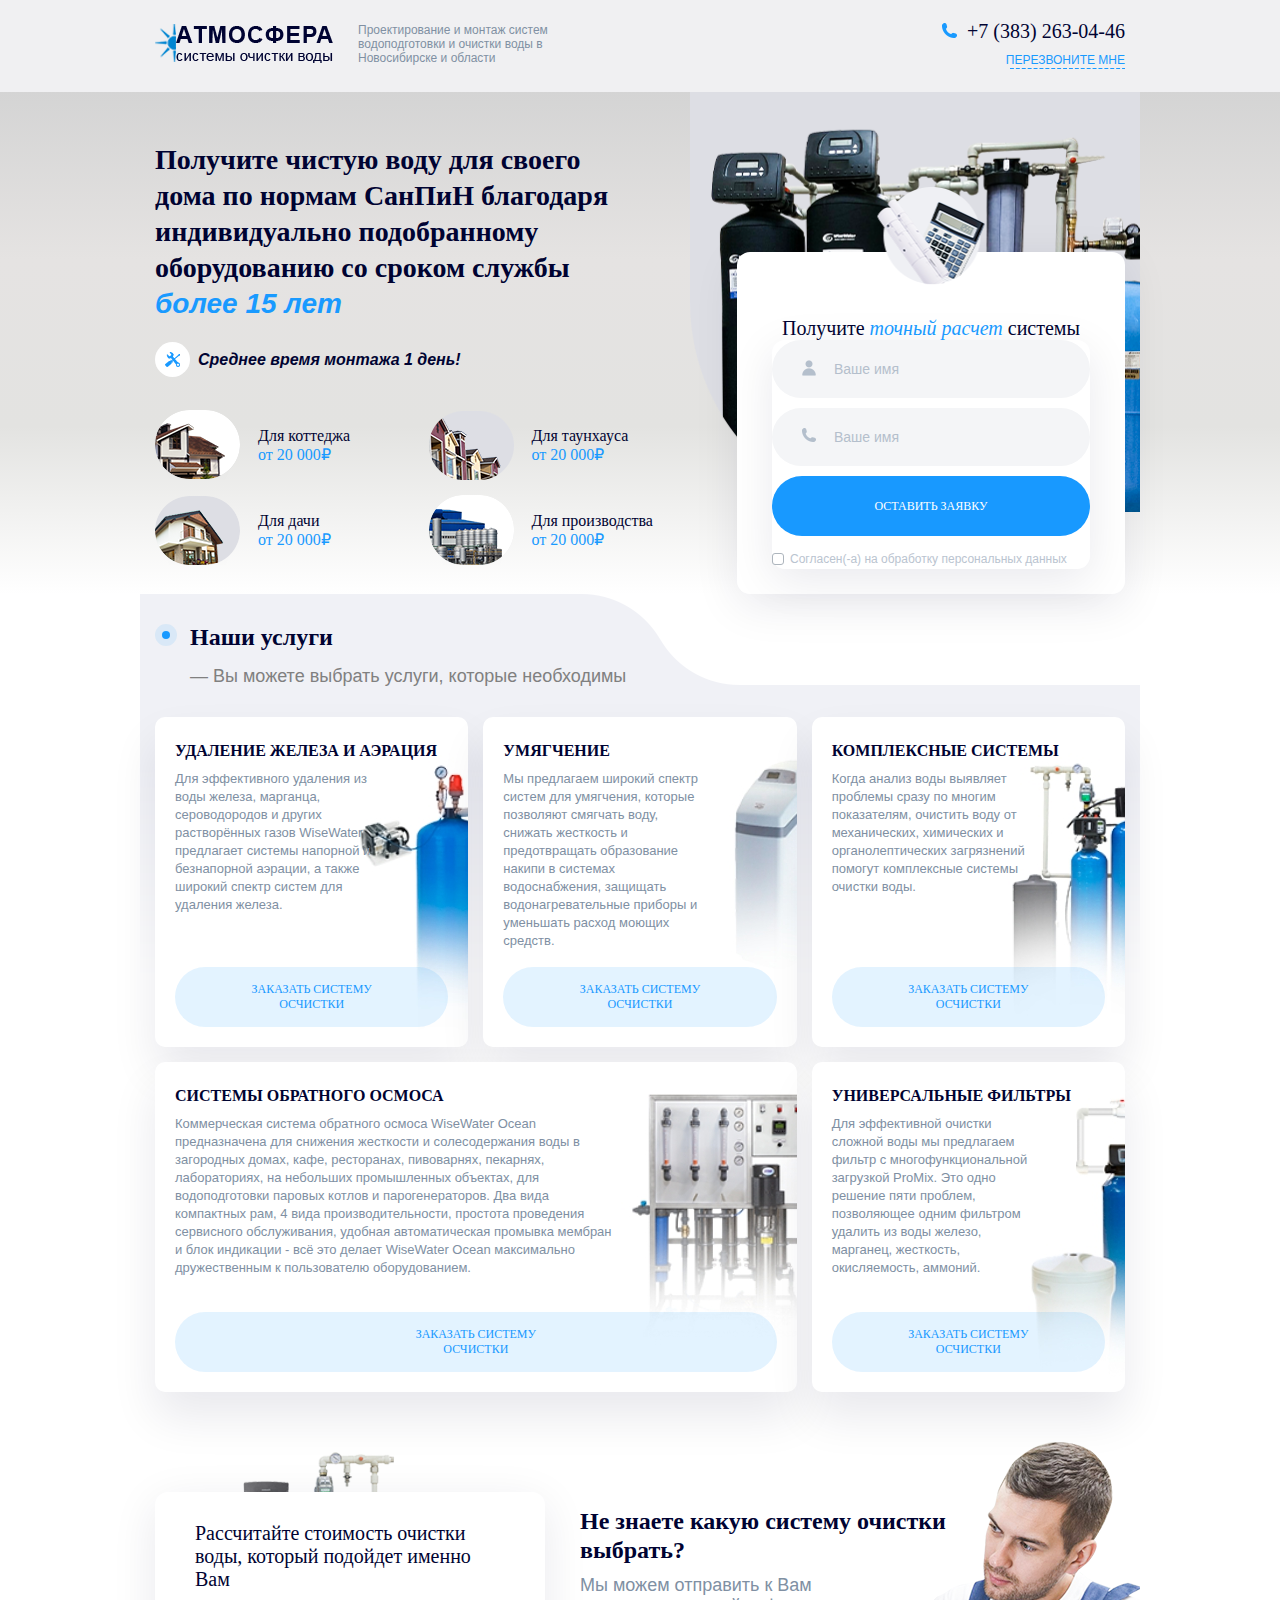
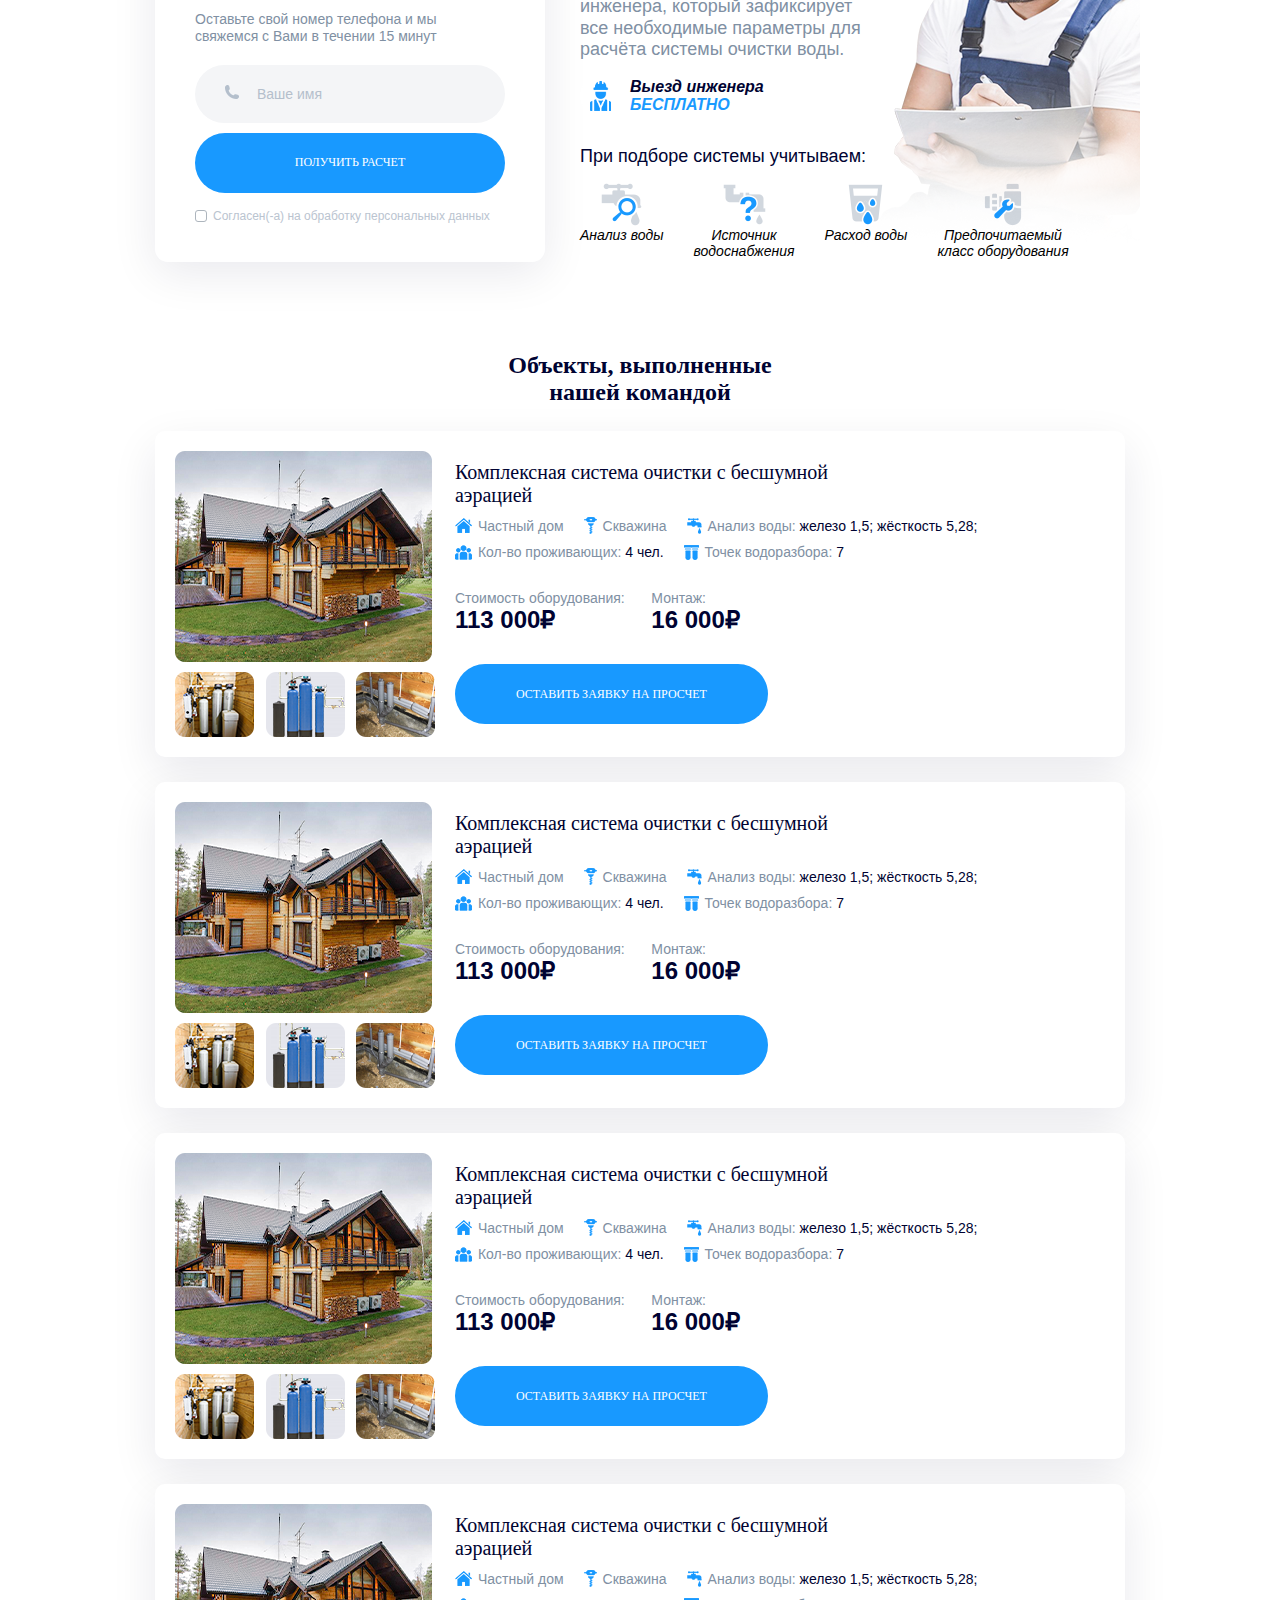
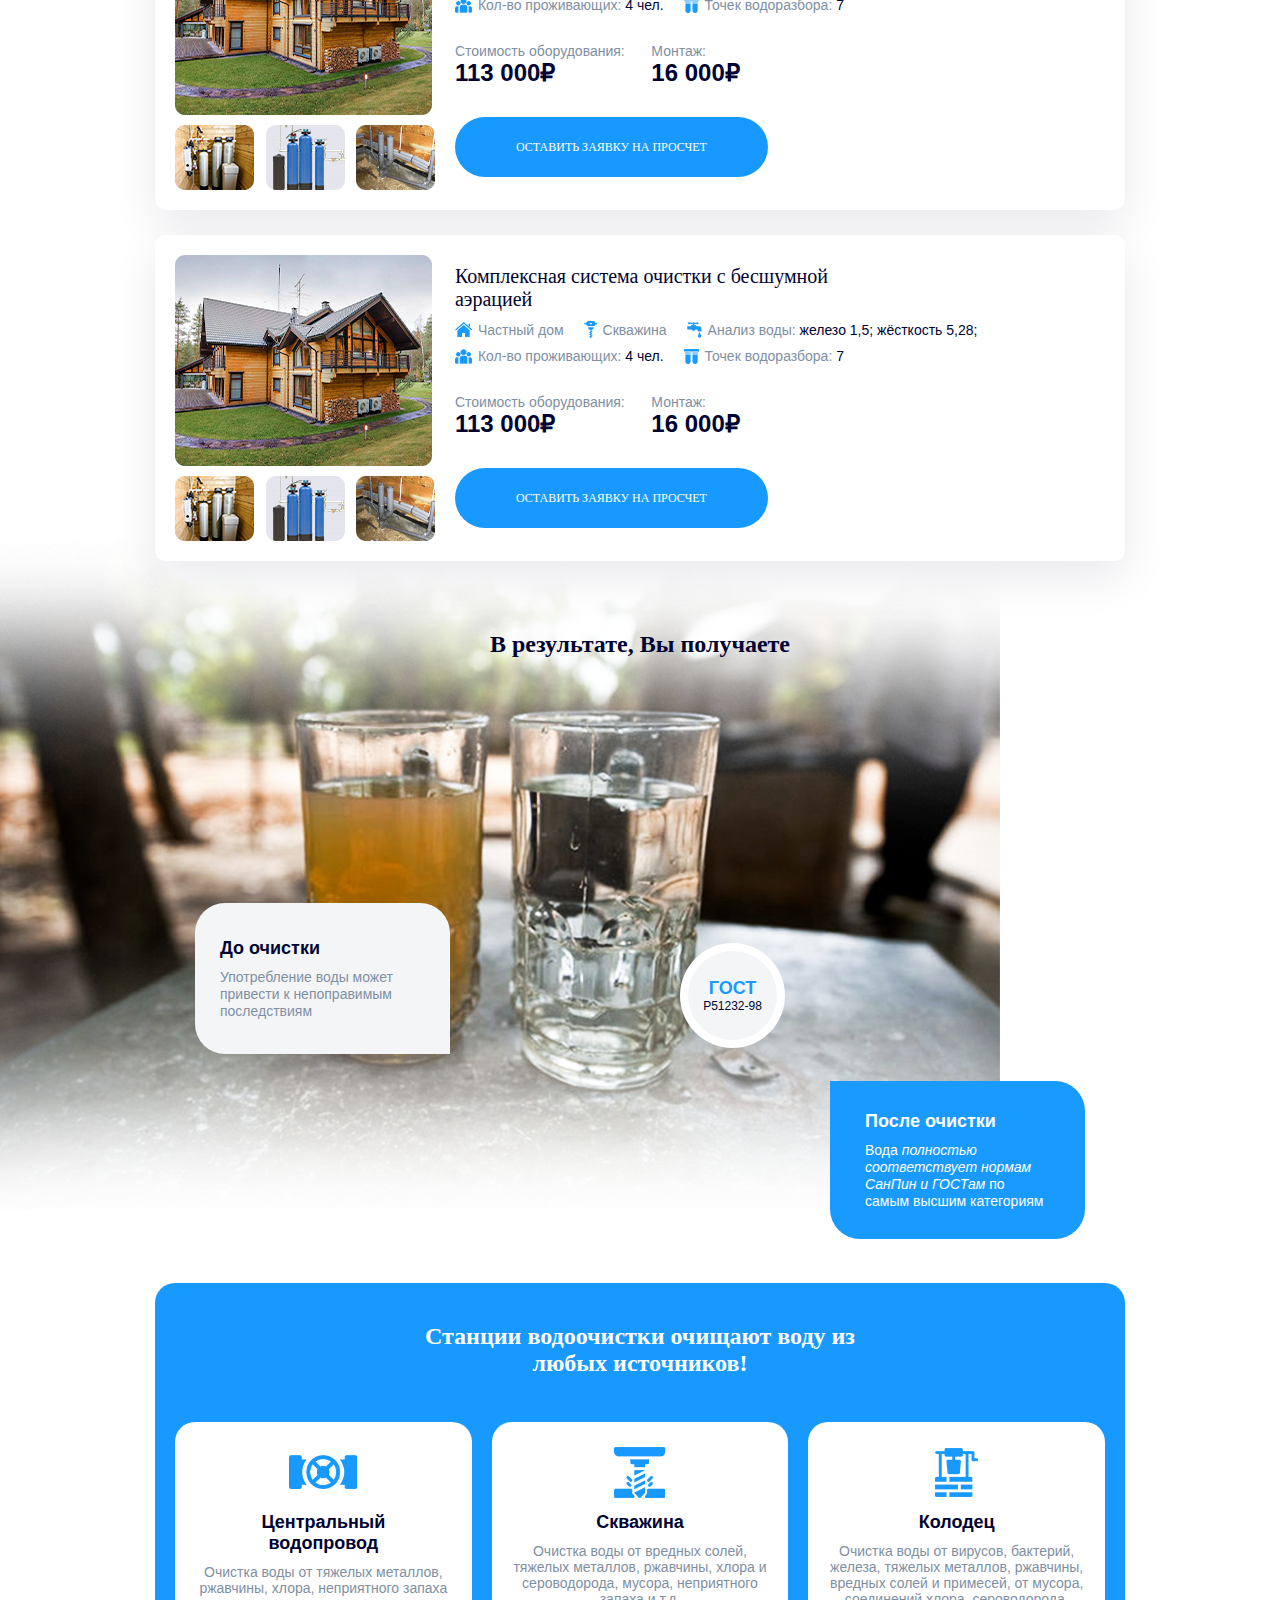
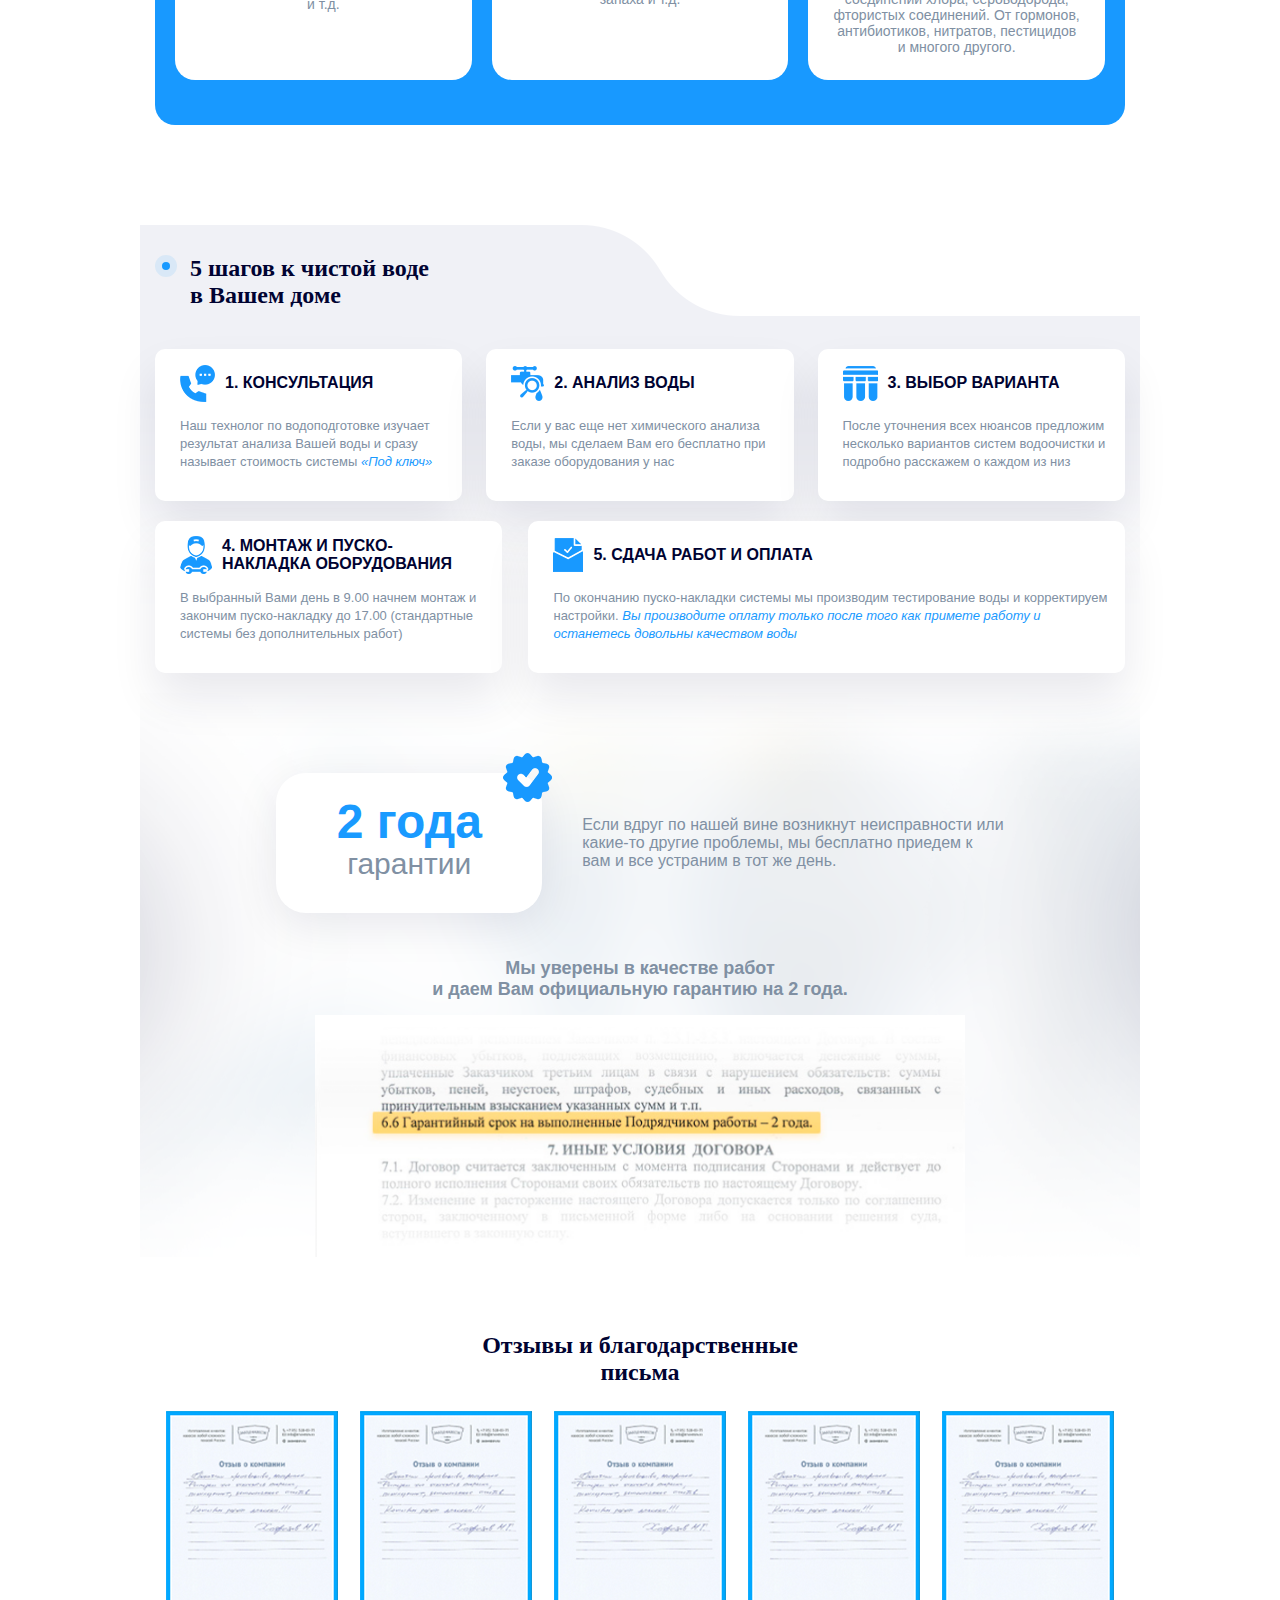
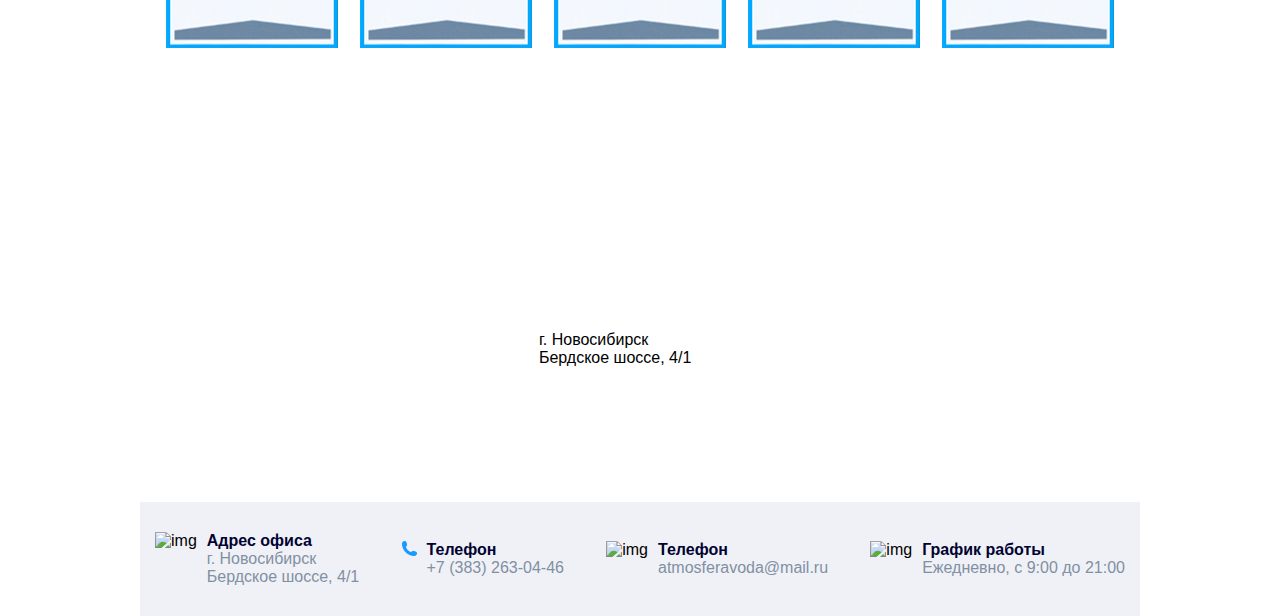
==== commit 556f6233: "Добавил файлы пхп мейлер" ====
--- a/index.html
+++ b/index.html
@@ -104,12 +104,12 @@
                     </div>
   
                     <p class="form__title">Получите <span>точный расчет</span> системы</p>
-                    <form>
+                    <form class="form">
                       <div class="form__input form__input--name">
                         <input type="text" name="name" placeholder="Ваше имя" required>
                       </div>
                       <div class="form__input form__input--tel">
-                        <input type="text" name="name" placeholder="Ваше имя" required>
+                        <input type="text" name="phone" placeholder="Ваше имя" required>
                       </div>
                       <div class="form__button">
                         <button class="button" type="submit">
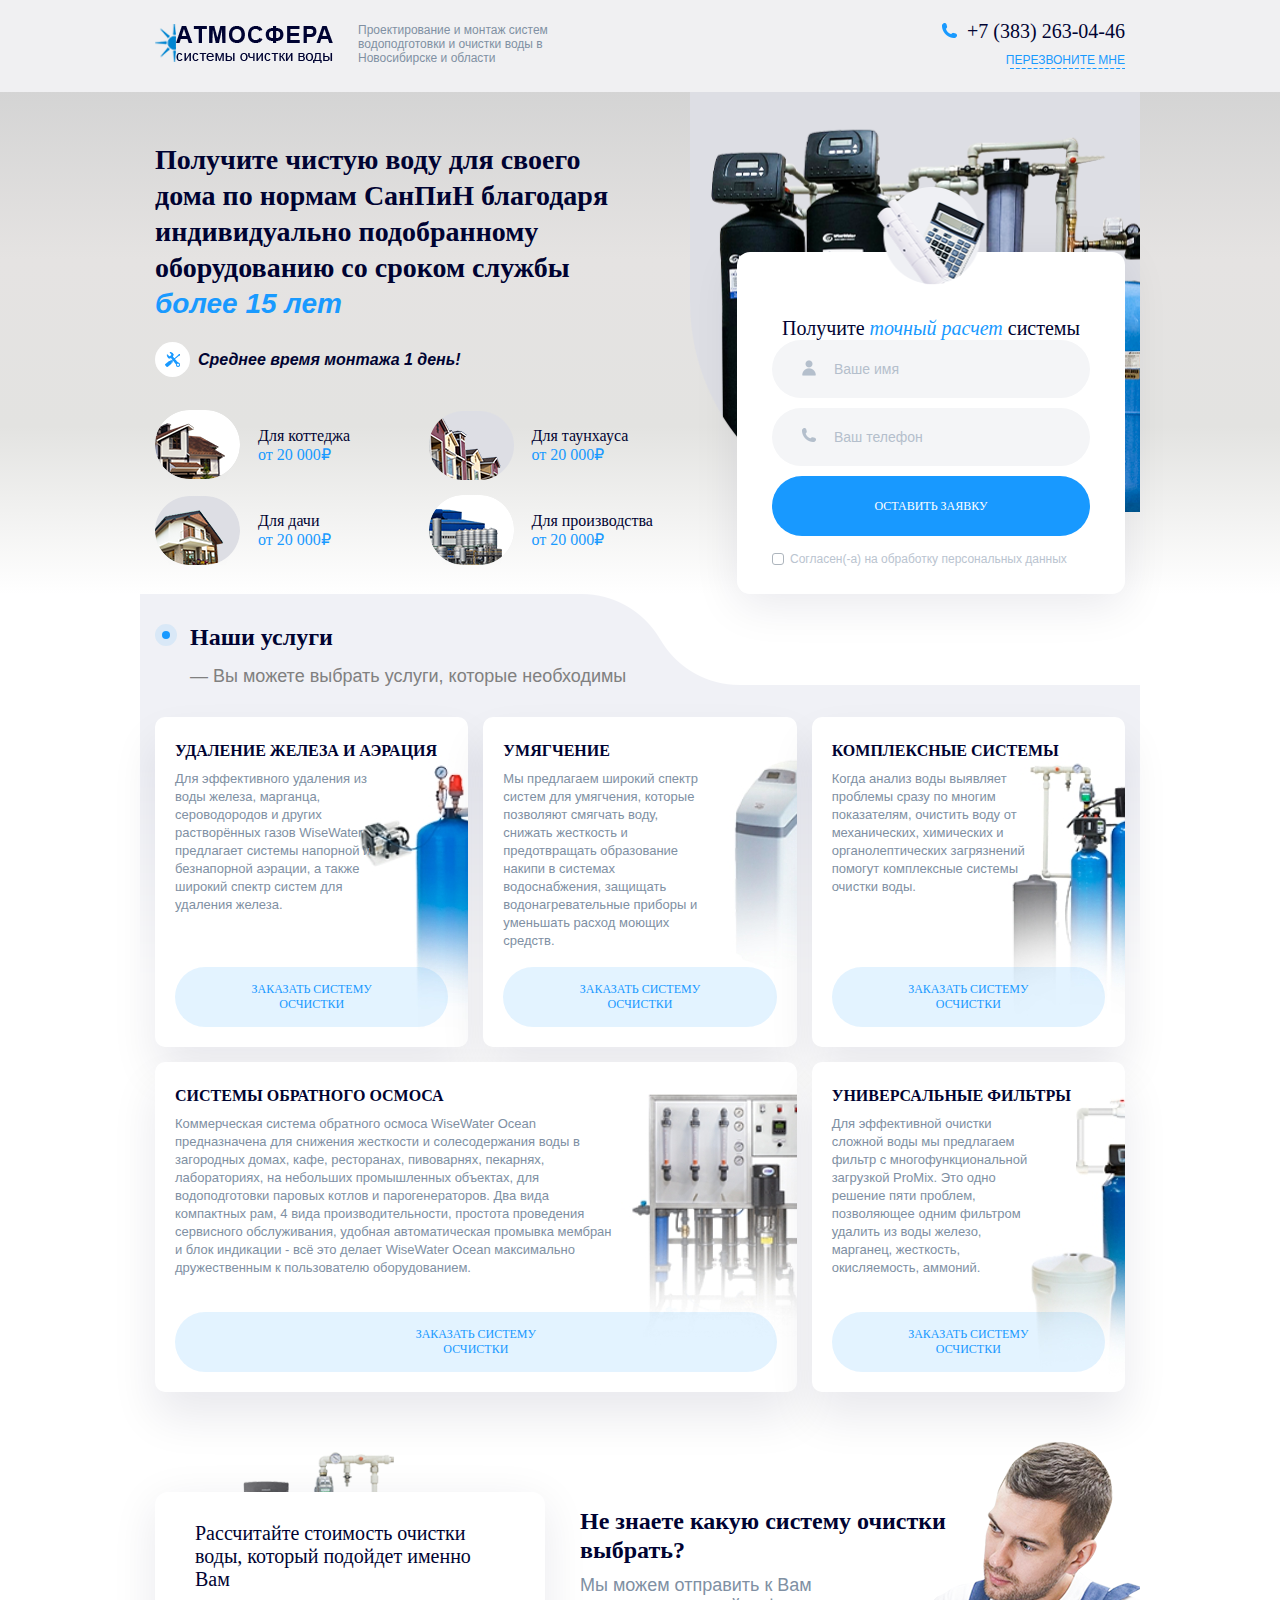
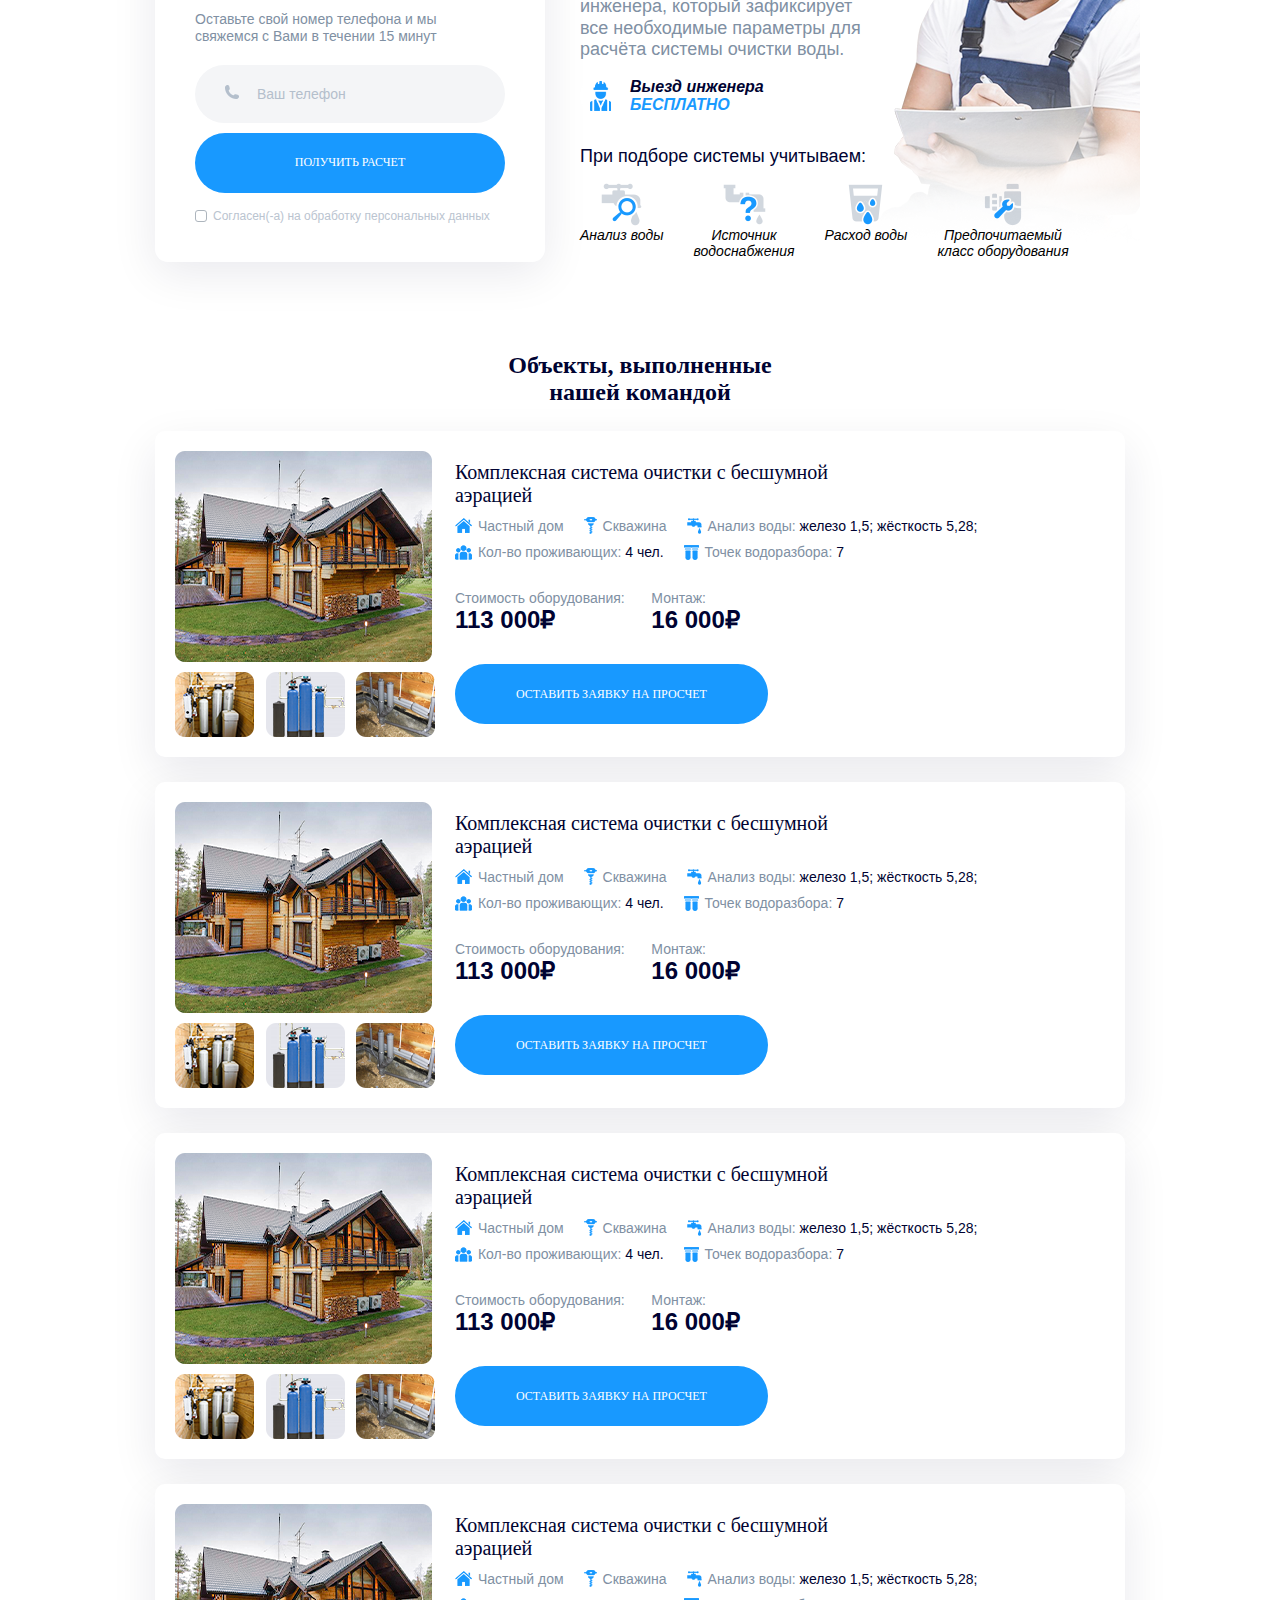
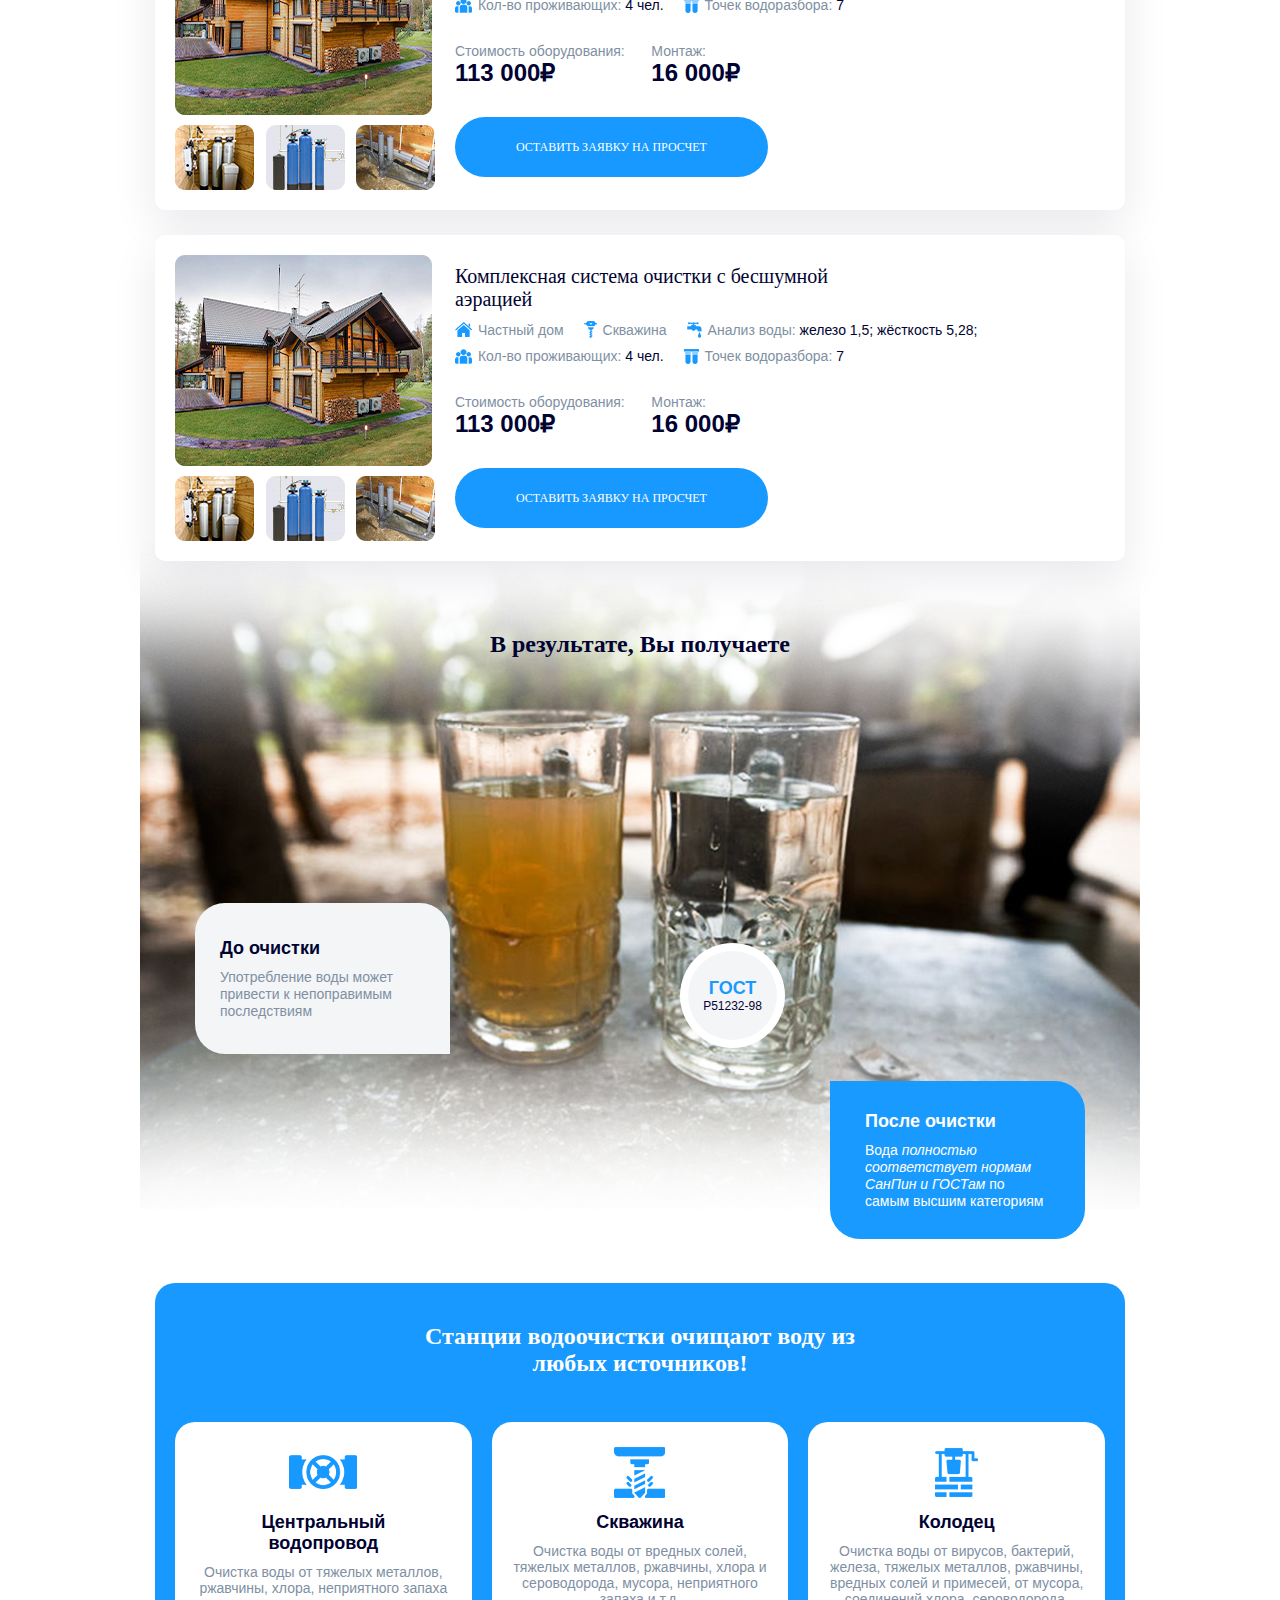
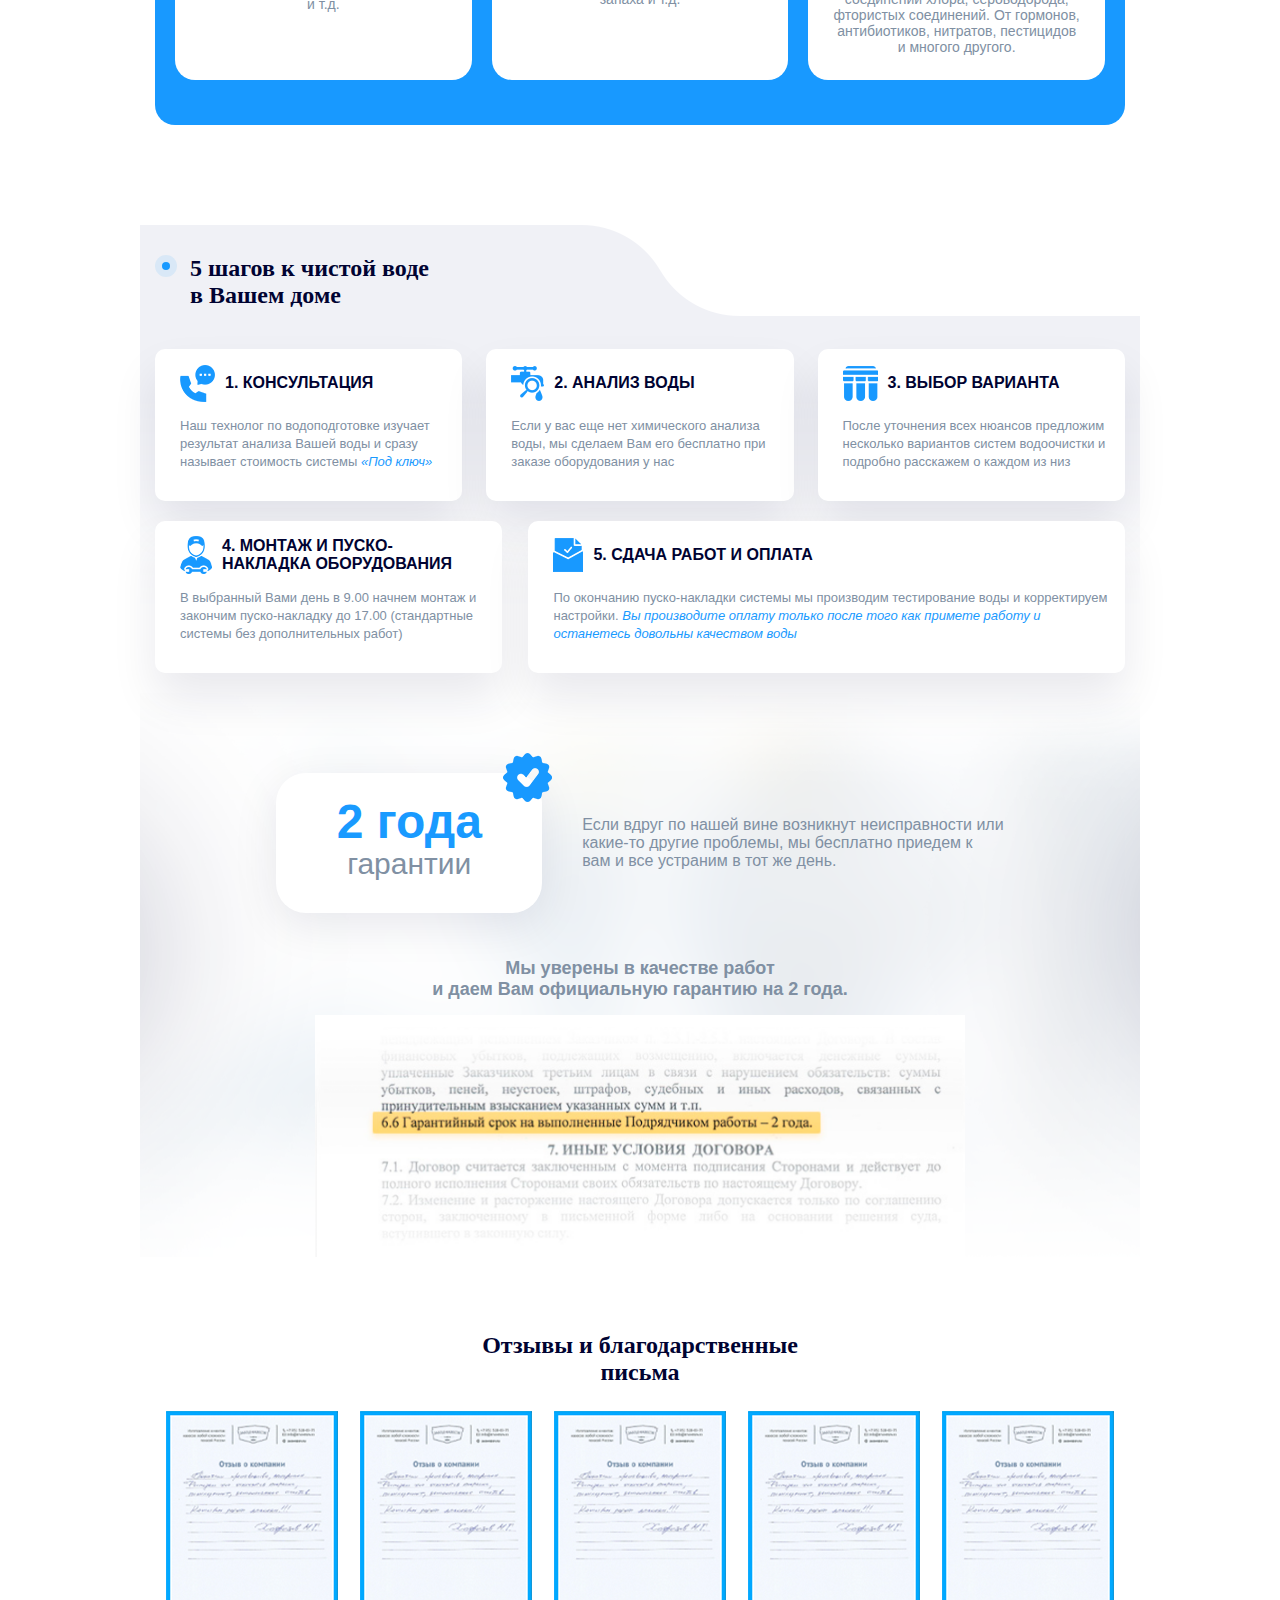
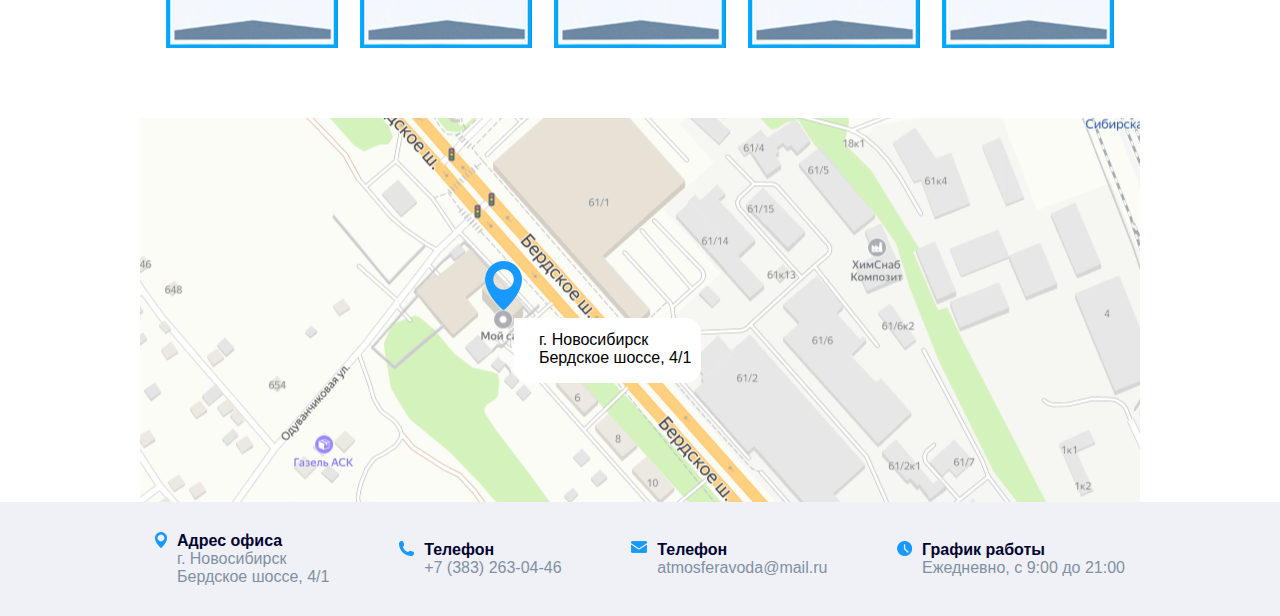
==== commit 606b9a8b: "Add files via upload" ====
--- a/index.html
+++ b/index.html
@@ -14,484 +14,336 @@
 </head>
 
 <body class="body">
-  
-
-    <div class="wrapper">
-
-      <header class="header">
-        <div class="header__inner container">
-            <div class="header__logo">
-              <img class="header__logo-img" src="img/logo.png" alt="logo">
-            </div>
-            <div class="header__text">Проектирование и монтаж систем
-              водоподготовки и очистки воды
-              в Новосибирске и области</div>
-            <div class="header__number">
-              <a class="header__number-link" href="tel:+73832630446" >+7 (383) 263-04-46</a>
-              <p class="header__number-text">Перезвоните мне</p>
-            </div>
-        </div>
-    </header>
-
-      <main class="main">
-
-        <section class="proposal">
-          <h1 class="hidden">Атмосфера</h1>
-          <div class="container">
-            <div class="proposal__inner">
-              <div class="proposal__bg"></div>
-  
-              <div class="proposal__main">
-                <h2 class="proposal__title">Получите чистую воду для своего дома по нормам СанПиН благодаря индивидуально подобранному оборудованию со сроком службы <span>более 15 лет</span></h2>
-                <div class="proposal__image">
-                  <div class="proposal__image-img center">
-                    <svg xmlns="http://www.w3.org/2000/svg" xmlns:xlink="http://www.w3.org/1999/xlink" width="15" height="15" viewBox="0 0 15 15">
-                      <image id="free-icon-screwdriver-and-wrench-symbol-16484" width="15" height="15" xlink:href="[data-uri]"/>
-                    </svg>
-                  </div>
-                  <p class="proposal__image-text">Среднее время монтажа 1 день!</p>
-                </div>
-                <div class="proposal__cards">
-                  <div class="proposal__card">
+
+  <div class="wrapper">
+    <header class="header">
+      <div class="header__inner container">
+          <div class="header__logo">
+            <img class="header__logo-img" src="img/logo.png" alt="logo">
+          </div>
+          <div class="header__text">Проектирование и монтаж систем
+            водоподготовки и очистки воды
+            в Новосибирске и области</div>
+          <div class="header__number">
+            <a class="header__number-link" href="tel:+73832630446" >+7 (383) 263-04-46</a>
+            <p class="header__number-text">Перезвоните мне</p>
+          </div>
+      </div>
+  </header>
+
+  <main class="main">
+
+    <section class="proposal">
+      <h1 class="hidden">Атмосфера</h1>
+      <div class="container">
+        <div class="proposal__inner">
+          <div class="proposal__bg"></div>
+
+          <div class="proposal__main">
+            <h2 class="proposal__title">Получите чистую воду для своего дома по нормам СанПиН благодаря индивидуально подобранному оборудованию со сроком службы <span>более 15 лет</span></h2>
+            <div class="proposal__image">
+              <div class="proposal__image-img center">
+                <svg xmlns="http://www.w3.org/2000/svg" xmlns:xlink="http://www.w3.org/1999/xlink" width="15" height="15" viewBox="0 0 15 15">
+                  <image id="free-icon-screwdriver-and-wrench-symbol-16484" width="15" height="15" xlink:href="[data-uri]"/>
+                </svg>
+              </div>
+              <p class="proposal__image-text">Среднее время монтажа 1 день!</p>
+            </div>
+            <div class="proposal__cards">
+              <div class="proposal__card">
+              <div class="proposal__card-image">
+                <img src="img/proposal1.png" alt="">
+              </div>
+              <div class="proposal__card-text">
+                <p class="proposal__card-title">Для коттеджа</p>
+                <p class="proposal__cost">от 20 000₽</p>                   
+              </div>
+               
+              </div>
+              <div class="proposal__card">
+                <div class="proposal__card-image">
+                  <img src="img/proposal2.png" alt="">
+                </div>
+                <div class="proposal__card-text">
+                  <p class="proposal__card-title">Для таунхауса</p>
+                  <p class="proposal__cost">от 20 000₽</p>                   
+                </div>
+                 
+                </div>
+                <div class="proposal__card">
                   <div class="proposal__card-image">
-                    <img src="img/proposal1.png" alt="">
+                    <img src="img/proposal3.png" alt="">
                   </div>
                   <div class="proposal__card-text">
-                    <p class="proposal__card-title">Для коттеджа</p>
+                    <p class="proposal__card-title">Для дачи</p>
                     <p class="proposal__cost">от 20 000₽</p>                   
                   </div>
                    
                   </div>
                   <div class="proposal__card">
                     <div class="proposal__card-image">
-                      <img src="img/proposal2.png" alt="">
+                      <img src="img/proposal4.png" alt="">
                     </div>
                     <div class="proposal__card-text">
-                      <p class="proposal__card-title">Для таунхауса</p>
+                      <p class="proposal__card-title">Для производства</p>
                       <p class="proposal__cost">от 20 000₽</p>                   
                     </div>
                      
                     </div>
-                    <div class="proposal__card">
-                      <div class="proposal__card-image">
-                        <img src="img/proposal3.png" alt="">
-                      </div>
-                      <div class="proposal__card-text">
-                        <p class="proposal__card-title">Для дачи</p>
-                        <p class="proposal__cost">от 20 000₽</p>                   
-                      </div>
-                       
-                      </div>
-                      <div class="proposal__card">
-                        <div class="proposal__card-image">
-                          <img src="img/proposal4.png" alt="">
-                        </div>
-                        <div class="proposal__card-text">
-                          <p class="proposal__card-title">Для производства</p>
-                          <p class="proposal__cost">от 20 000₽</p>                   
-                        </div>
-                         
-                        </div>
-                </div>
-              </div>
+            </div>
+          </div>
+
+            <div class="form proposal__form">
+
+              <div class="form__inner">
+
+                <div class="form__image">
+                  <img class="form__img" src="img/form1.png" alt="">
+                </div>
+
+                <p class="form__title">Получите <span>точный расчет</span> системы</p>
+                <form class="form-body">
+                  <div class="form__input form__input--name">
+                    <input type="text" name="name" placeholder="Ваше имя">
+                  </div>
+                  <div class="form__input form__input--tel">
+                    <input type="text" name="phone" placeholder="Ваш телефон">
+                  </div>
+                  <div class="form__button">
+                    <button class="button" type="submit">
+                      Оставить заявку
+                    </button>
+                  </div>
+                  <div>
+                    <input class="form__checkbox" type="checkbox" id="check1">
+                    <label for="check1">Согласен(-а) на обработку персональных данных</label>
+                  </div>
+                </form>
+              </div>
+
+            </div>
+
+
+        </div>
+      </div>
+
+
+    </section>
+
+    <section class="services">
+
+      <div class="container">
+
+        <div class="services__inner">
+            
+            <div class="title">
+              <h2 class="title__text">Наши услуги</h2>
+              <p class="title__under">— Вы можете выбрать услуги, которые необходимы</p>
+            </div>
+
+            <div class="services__cards">
+              <div class="cards">
+
+                <div class="card card--1">
+
+                  <div class="card__inner">
+                    <div class="card__content">
+                      <h3 class="card__title">Удаление железа
+                        и аэрация</h3>
+                      <p class="card__text">Для эффективного удаления
+                        из воды железа, марганца,
+                        сероводородов и других
+                        растворённых газов WiseWater
+                        предлагает системы напорной и
+                        безнапорной аэрации, а также
+                        широкий спектр систем для
+                        удаления железа.</p>
+                    </div>
+
+                    <div class="card__button">
+                      <button class="button" type="button">заказать систему<br>
+                        осчистки</button>
+                    </div>
+                  </div>
+                </div>
+
+                <div class="card card--2">
+                  <div class="card__inner">
+                    <div class="card__content">
+                      <h3 class="card__title">Умягчение</h3>
+                      <p class="card__text">Мы предлагаем широкий
+                        спектр систем для умягчения,
+                        которые позволяют смягчать воду, снижать жесткость и предотвращать образование накипи в системах водоснабжения, защищать водонагревательные приборы и уменьшать расход моющих средств.</p>
+
+                    </div>
+                    <div class="card__button">
+                      <button class="button" type="button">заказать систему<br>
+                        осчистки</button>
+                    </div>
+                  </div>
+                </div>
+
+                <div class="card card--3">
+                  <div class="card__inner">
+                    <div class="card__content">
+                      <h3 class="card__title">Комплексные
+                        системы</h3>
+                      <p class="card__text">Когда анализ воды выявляет
+                        проблемы сразу по многим
+                        показателям, очистить воду
+                        от механических, химических
+                        и органолептических
+                        загрязнений помогут
+                        комплексные системы 
+                        очистки воды.</p>
+
+                    </div>
+
+                    <div class="card__button">
+                      <button class="button" type="button">заказать систему<br>
+                        осчистки</button>
+                    </div>
+                  </div>
+                </div>
+
+                <div class="card card--4">
+                  <div class="card__inner">
+                    <div class="card__content">
+                      <h3 class="card__title">Системы обратного осмоса</h3>
+                      <p class="card__text">Коммерческая система обратного осмоса WiseWater Ocean предназначена для снижения жесткости и солесодержания воды в загородных домах, кафе, ресторанах, пивоварнях, пекарнях, лабораториях, на небольших промышленных объектах, для водоподготовки паровых котлов и парогенераторов. Два вида компактных рам, 4 вида производительности, простота проведения сервисного обслуживания, удобная автоматическая промывка мембран и блок индикации - всё это делает WiseWater Ocean максимально дружественным к пользователю оборудованием.</p>
+
+                    </div>
+                    
+                    <div class="card__button">
+                      <button class="button" type="button">заказать систему<br>
+                        осчистки</button>
+                    </div>
+                  </div>
+                </div>
+
+                <div class="card card--5">
+                  <div class="card__inner">
+                    <div class="card__content">
+                      <h3 class="card__title">Универсальные 
+                        фильтры</h3>
+                      <p class="card__text">Для эффективной очистки сложной воды мы предлагаем фильтр с многофункциональной загрузкой ProMix. Это одно решение пяти проблем, позволяющее одним фильтром удалить из воды железо, марганец, жесткость, окисляемость, аммоний.</p>
+
+                    </div>
+                    
+                    <div class="card__button">
+                      <button class="button" type="button">заказать систему<br>
+                        осчистки</button>
+                    </div>
+                  </div>
+                </div>
+              </div>
+            </div>
   
-                <div class="form proposal__form">
-  
-                  <div class="form__inner">
-  
-                    <div class="form__image">
-                      <img class="form__img" src="img/form1.png" alt="">
-                    </div>
-  
-                    <p class="form__title">Получите <span>точный расчет</span> системы</p>
-                    <form class="form">
-                      <div class="form__input form__input--name">
-                        <input type="text" name="name" placeholder="Ваше имя" required>
-                      </div>
-                      <div class="form__input form__input--tel">
-                        <input type="text" name="phone" placeholder="Ваше имя" required>
-                      </div>
-                      <div class="form__button">
-                        <button class="button" type="submit">
-                          Оставить заявку
-                        </button>
-                      </div>
-                      <div>
-                        <input class="form__checkbox" type="checkbox" id="check1" required>
-                        <label for="check1">Согласен(-а) на обработку персональных данных</label>
-                      </div>
-                    </form>
-                  </div>
-  
-                </div>
-  
-  
-            </div>
-          </div>
-  
-  
-        </section>
-  
-        <section class="services">
-    
-          <div class="container">
-  
-            <div class="services__inner">
-                
-                <div class="title">
-                  <h2 class="title__text">Наши услуги</h2>
-                  <p class="title__under">— Вы можете выбрать услуги, которые необходимы</p>
-                </div>
-    
-                <div class="services__cards">
-                  <div class="cards">
-  
-                    <div class="card card--1">
-  
-                      <div class="card__inner">
-                        <div class="card__content">
-                          <h3 class="card__title">Удаление железа
-                            и аэрация</h3>
-                          <p class="card__text">Для эффективного удаления
-                            из воды железа, марганца,
-                            сероводородов и других
-                            растворённых газов WiseWater
-                            предлагает системы напорной и
-                            безнапорной аэрации, а также
-                            широкий спектр систем для
-                            удаления железа.</p>
-                        </div>
-  
-                        <div class="card__button">
-                          <button class="button" type="button">заказать систему<br>
-                            осчистки</button>
-                        </div>
-                      </div>
-                    </div>
-  
-                    <div class="card card--2">
-                      <div class="card__inner">
-                        <div class="card__content">
-                          <h3 class="card__title">Умягчение</h3>
-                          <p class="card__text">Мы предлагаем широкий
-                            спектр систем для умягчения,
-                            которые позволяют смягчать воду, снижать жесткость и предотвращать образование накипи в системах водоснабжения, защищать водонагревательные приборы и уменьшать расход моющих средств.</p>
-  
-                        </div>
-                        <div class="card__button">
-                          <button class="button" type="button">заказать систему<br>
-                            осчистки</button>
-                        </div>
-                      </div>
-                    </div>
-  
-                    <div class="card card--3">
-                      <div class="card__inner">
-                        <div class="card__content">
-                          <h3 class="card__title">Комплексные
-                            системы</h3>
-                          <p class="card__text">Когда анализ воды выявляет
-                            проблемы сразу по многим
-                            показателям, очистить воду
-                            от механических, химических
-                            и органолептических
-                            загрязнений помогут
-                            комплексные системы 
-                            очистки воды.</p>
-  
-                        </div>
-  
-                        <div class="card__button">
-                          <button class="button" type="button">заказать систему<br>
-                            осчистки</button>
-                        </div>
-                      </div>
-                    </div>
-  
-                    <div class="card card--4">
-                      <div class="card__inner">
-                        <div class="card__content">
-                          <h3 class="card__title">Системы обратного осмоса</h3>
-                          <p class="card__text">Коммерческая система обратного осмоса WiseWater Ocean предназначена для снижения жесткости и солесодержания воды в загородных домах, кафе, ресторанах, пивоварнях, пекарнях, лабораториях, на небольших промышленных объектах, для водоподготовки паровых котлов и парогенераторов. Два вида компактных рам, 4 вида производительности, простота проведения сервисного обслуживания, удобная автоматическая промывка мембран и блок индикации - всё это делает WiseWater Ocean максимально дружественным к пользователю оборудованием.</p>
-  
-                        </div>
-                        
-                        <div class="card__button">
-                          <button class="button" type="button">заказать систему<br>
-                            осчистки</button>
-                        </div>
-                      </div>
-                    </div>
-  
-                    <div class="card card--5">
-                      <div class="card__inner">
-                        <div class="card__content">
-                          <h3 class="card__title">Универсальные 
-                            фильтры</h3>
-                          <p class="card__text">Для эффективной очистки сложной воды мы предлагаем фильтр с многофункциональной загрузкой ProMix. Это одно решение пяти проблем, позволяющее одним фильтром удалить из воды железо, марганец, жесткость, окисляемость, аммоний.</p>
-  
-                        </div>
-                        
-                        <div class="card__button">
-                          <button class="button" type="button">заказать систему<br>
-                            осчистки</button>
-                        </div>
-                      </div>
-                    </div>
-                  </div>
-                </div>
-      
-              </div>
-          </div>
-  
-        </section>
-  
-        <section class="calculation">
-  
-          <div class="container">
-  
-            <div class="calculation__inner">
-              <div class="calculation__inner-bg"></div>
-              <div class="form calculation__form">
-                <div class="form__inner">
-    
-                  <div class="form__image">
-                    <img class="form__img" src="img/form2.png" alt="">
-                  </div>
-    
-                  <p class="form__title">Рассчитайте&nbsp;стоимость
-                    очистки воды, который
-                    подойдет именно Вам
-                  </p>
-                  <p class="form__text">Оставьте свой номер телефона и мы
-                    свяжемся с Вами в течении 15 минут</p>
-    
-                  <form>
-                    <div class="form__input form__input--tel">
-                      <input type="text" name="name" placeholder="Ваше имя" required>
-                    </div>
-                    <div class="form__button">
-                      <button class="button" type="submit">
-                        Получить расчет
-                      </button>
-                    </div>
-                    <div>
-                      <input class="form__checkbox" type="checkbox" id="check2" required>
-                      <label for="check2">Согласен(-а) на обработку персональных данных</label>
-                    </div>
-                  </form>
-                </div>
-              </div>
-              <div class="calculation__content">
-                <div class="calculation__content-inner">
-                  <h2 class="calculation__title">Не знаете какую систему
-                    очистки выбрать?</h2>
-                  <p class="calculation__text">Мы можем отправить к Вам
-                    инженера, который зафиксирует
-                    все необходимые параметры
-                    для расчёта системы
-                    очистки воды.</p>
-                  <div class="calculation__content-image">
-                    <div class="calculation__content-img center"> 
-                      <svg xmlns="http://www.w3.org/2000/svg" xmlns:xlink="http://www.w3.org/1999/xlink" width="21" height="30" viewBox="0 0 21 30">
-                        <image id="Слой_14_copy" data-name="Слой 14 copy" width="21" height="30" xlink:href="[data-uri]"/>
-                      </svg>
-                                      
-  
-                    </div>
-                    <div class="calculation__content-txt">
-                      <p>Выезд инженера</p>
-                      <span>БЕСПЛАТНО</span>
-                    </div>
-                  </div>
-                  <div class="calculation__cards">
-                    <p class="calculation__cards-title">При подборе системы учитываем:</p>
-                    <div class="calculation__cards-inner">
-                      <div class="calculation__card">
-                        <div class="calculation__card-image center">
-                          <img src="img/calc1.png" alt="img"></div>
-                        <p class="calculation__card-text">Анализ&nbsp;воды</p>
-                      </div>
-                      <div class="calculation__card">
-                        <div class="calculation__card-image center">
-                          <img src="img/calc2.png" alt="img"></div>
-                        <p class="calculation__card-text">Источник
-                          водоснабжения</p>
-                      </div>
-                      <div class="calculation__card">
-                        <div class="calculation__card-image center">
-                          <img src="img/calc3.png" alt="img"></div>
-                        <p class="calculation__card-text">Расход&nbsp;воды</p>
-                      </div>
-                      <div class="calculation__card">
-                        <div class="calculation__card-image center">
-                          <img src="img/calc4.png" alt="img"></div>
-                        <p class="calculation__card-text">Предпочитаемый<br>
-                          класс&nbsp;оборудования</p>
-                      </div>
-                    </div>
-                  </div>
-                </div>
-              </div>
-            </div>
-  
-          </div>
-        </section>
-  
-        <section class="objects">
-          <div class="container">
-            <h2 class="objects__title">Объекты, выполненные<br>
-              нашей командой</h2>
-              <div class="objects__inner">
-  
-                <div class="objects__cards">
-  
-                  <div class="objects__card">
-                    <div class="objects__card-inner">
-                      <div class="objects__image">
-                        <div class="objects__image-main">
-                          <img src="img/house-big.png">
-                        </div>
-                        <div class="objects__image-min">
-                          <div class="image__wrapper">
-                            <img class="minimized" alt="клик для увеличения" src="img/house-min1.png">
-                          </div>
-                          <div class="image__wrapper">
-                            <img class="minimized" alt="клик для увеличения" src="img/house-min2.png">
-                          </div>
-                          <div class="image__wrapper">
-                            <img class="minimized" alt="клик для увеличения" src="img/house-min3.png">
-                          </div>
-        
-                        </div>
-        
-                      </div>
-                      <div class="objects__content">
-                        <p class="objects__content-title">Комплексная система очистки
-                          с бесшумной аэрацией</p>
-                        <div class="objects__content-values">
-                          <div class="objects__content-value">
-                            <svg xmlns="http://www.w3.org/2000/svg" xmlns:xlink="http://www.w3.org/1999/xlink" width="17" height="15" viewBox="0 0 17 15">
-                              <image id="home-page" width="17" height="15" xlink:href="[data-uri]"/>
-                            </svg>
-                            <p>Частный дом</p>
-                          </div>
-                          <div class="objects__content-value">
-                            <svg xmlns="http://www.w3.org/2000/svg" xmlns:xlink="http://www.w3.org/1999/xlink" width="13" height="17" viewBox="0 0 13 17">
-                              <image id="free-icon-drilling-3050754" width="13" height="17" xlink:href="[data-uri]"/>
-                            </svg>
-                            <p>Скважина</p>
-                          </div>
-                          <div class="objects__content-value">
-                            <svg xmlns="http://www.w3.org/2000/svg" xmlns:xlink="http://www.w3.org/1999/xlink" width="15" height="16" viewBox="0 0 15 16">
-                              <image id="Ресурс_1" data-name="Ресурс 1" width="15" height="16" xlink:href="[data-uri]"/>
-                            </svg>
-                            <p>Анализ воды: <span>железо 1,5; жёсткость 5,28;</span></p>
-                          </div>
-                          <div class="objects__content-value">
-                            <svg xmlns="http://www.w3.org/2000/svg" xmlns:xlink="http://www.w3.org/1999/xlink" width="17" height="15" viewBox="0 0 17 15">
-                              <image id="group" width="17" height="15" xlink:href="[data-uri]"/>
-                            </svg>
-                            <p>Кол-во проживающих: <span>4 чел.</span></p>
-                          </div>
-                          <div class="objects__content-value">
-                            <svg xmlns="http://www.w3.org/2000/svg" xmlns:xlink="http://www.w3.org/1999/xlink" width="15" height="15" viewBox="0 0 15 15">
-                              <image id="water-filter" width="15" height="15" xlink:href="[data-uri]"/>
-                            </svg>
-                            <p>Точек водоразбора: <span>7</span></p>
-                          </div>
-  
-                        </div>
-                        <div class="objects__cost">
-                          <div>
-                            <p>Стоимость оборудования:</p>
-                            <span>113 000₽</span>
-                          </div>
-                          <div>
-                            <p>Монтаж:</p>
-                            <span>16 000₽</span>
-                          </div>
-  
-                        </div>
-                        <div class="objects__button">
-                          <button class="button">оставить заявку на просчет</button>
-                        </div>
-                      </div>
-                  </div>
-                </div>                
-                <div class="objects__card">
-                  <div class="objects__card-inner">
-                    <div class="objects__image">
-                      <div class="objects__image-main">
-                        <img src="img/house-big.png">
-                      </div>
-                      <div class="objects__image-min">
-                        <div class="image__wrapper">
-                          <img class="minimized" alt="клик для увеличения" src="img/house-min1.png">
-                        </div>
-                        <div class="image__wrapper">
-                          <img class="minimized" alt="клик для увеличения" src="img/house-min2.png">
-                        </div>
-                        <div class="image__wrapper">
-                          <img class="minimized" alt="клик для увеличения" src="img/house-min3.png">
-                        </div>
-      
-                      </div>
-      
-                    </div>
-                    <div class="objects__content">
-                      <p class="objects__content-title">Комплексная система очистки
-                        с бесшумной аэрацией</p>
-                      <div class="objects__content-values">
-                        <div class="objects__content-value">
-                          <svg xmlns="http://www.w3.org/2000/svg" xmlns:xlink="http://www.w3.org/1999/xlink" width="17" height="15" viewBox="0 0 17 15">
-                            <image id="home-page" width="17" height="15" xlink:href="[data-uri]"/>
-                          </svg>
-                          <p>Частный дом</p>
-                        </div>
-                        <div class="objects__content-value">
-                          <svg xmlns="http://www.w3.org/2000/svg" xmlns:xlink="http://www.w3.org/1999/xlink" width="13" height="17" viewBox="0 0 13 17">
-                            <image id="free-icon-drilling-3050754" width="13" height="17" xlink:href="[data-uri]"/>
-                          </svg>
-                          <p>Скважина</p>
-                        </div>
-                        <div class="objects__content-value">
-                          <svg xmlns="http://www.w3.org/2000/svg" xmlns:xlink="http://www.w3.org/1999/xlink" width="15" height="16" viewBox="0 0 15 16">
-                            <image id="Ресурс_1" data-name="Ресурс 1" width="15" height="16" xlink:href="[data-uri]"/>
-                          </svg>
-                          <p>Анализ воды: <span>железо 1,5; жёсткость 5,28;</span></p>
-                        </div>
-                        <div class="objects__content-value">
-                          <svg xmlns="http://www.w3.org/2000/svg" xmlns:xlink="http://www.w3.org/1999/xlink" width="17" height="15" viewBox="0 0 17 15">
-                            <image id="group" width="17" height="15" xlink:href="[data-uri]"/>
-                          </svg>
-                          <p>Кол-во проживающих: <span>4 чел.</span></p>
-                        </div>
-                        <div class="objects__content-value">
-                          <svg xmlns="http://www.w3.org/2000/svg" xmlns:xlink="http://www.w3.org/1999/xlink" width="15" height="15" viewBox="0 0 15 15">
-                            <image id="water-filter" width="15" height="15" xlink:href="[data-uri]"/>
-                          </svg>
-                          <p>Точек водоразбора: <span>7</span></p>
-                        </div>
-  
-                      </div>
-                      <div class="objects__cost">
-                        <div>
-                          <p>Стоимость оборудования:</p>
-                          <span>113 000₽</span>
-                        </div>
-                        <div>
-                          <p>Монтаж:</p>
-                          <span>16 000₽</span>
-                        </div>
-  
-                      </div>
-                      <div class="objects__button">
-                        <button class="button">оставить заявку на просчет</button>
-                      </div>
-                    </div>
-                </div>
-              </div>                
+          </div>
+      </div>
+
+    </section>
+
+    <section class="calculation">
+
+      <div class="container">
+
+        <div class="calculation__inner">
+          <div class="calculation__inner-bg"></div>
+          <div class="form calculation__form">
+            <div class="form__inner">
+
+              <div class="form__image">
+                <img class="form__img" src="img/form2.png" alt="">
+              </div>
+
+              <p class="form__title">Рассчитайте&nbsp;стоимость
+                очистки воды, который
+                подойдет именно Вам
+              </p>
+              <p class="form__text">Оставьте свой номер телефона и мы
+                свяжемся с Вами в течении 15 минут</p>
+
+              <form class="form-body">
+                <div class="form__input form__input--tel">
+                  <input type="text" name="phone" placeholder="Ваш телефон">
+                </div>
+                <div class="form__button">
+                  <button class="button" type="submit">
+                    Получить расчет
+                  </button>
+                </div>
+                <div>
+                  <input class="form__checkbox" type="checkbox" id="check2">
+                  <label for="check2">Согласен(-а) на обработку персональных данных</label>
+                </div>
+              </form>
+            </div>
+          </div>
+          <div class="calculation__content">
+            <div class="calculation__content-inner">
+              <h2 class="calculation__title">Не знаете какую систему
+                очистки выбрать?</h2>
+              <p class="calculation__text">Мы можем отправить к Вам
+                инженера, который зафиксирует
+                все необходимые параметры
+                для расчёта системы
+                очистки воды.</p>
+              <div class="calculation__content-image">
+                <div class="calculation__content-img center"> 
+                  <svg xmlns="http://www.w3.org/2000/svg" xmlns:xlink="http://www.w3.org/1999/xlink" width="21" height="30" viewBox="0 0 21 30">
+                    <image id="Слой_14_copy" data-name="Слой 14 copy" width="21" height="30" xlink:href="[data-uri]"/>
+                  </svg>
+                                  
+
+                </div>
+                <div class="calculation__content-txt">
+                  <p>Выезд инженера</p>
+                  <span>БЕСПЛАТНО</span>
+                </div>
+              </div>
+              <div class="calculation__cards">
+                <p class="calculation__cards-title">При подборе системы учитываем:</p>
+                <div class="calculation__cards-inner">
+                  <div class="calculation__card">
+                    <div class="calculation__card-image center">
+                      <img src="img/calc1.png" alt="img"></div>
+                    <p class="calculation__card-text">Анализ&nbsp;воды</p>
+                  </div>
+                  <div class="calculation__card">
+                    <div class="calculation__card-image center">
+                      <img src="img/calc2.png" alt="img"></div>
+                    <p class="calculation__card-text">Источник
+                      водоснабжения</p>
+                  </div>
+                  <div class="calculation__card">
+                    <div class="calculation__card-image center">
+                      <img src="img/calc3.png" alt="img"></div>
+                    <p class="calculation__card-text">Расход&nbsp;воды</p>
+                  </div>
+                  <div class="calculation__card">
+                    <div class="calculation__card-image center">
+                      <img src="img/calc4.png" alt="img"></div>
+                    <p class="calculation__card-text">Предпочитаемый<br>
+                      класс&nbsp;оборудования</p>
+                  </div>
+                </div>
+              </div>
+            </div>
+          </div>
+        </div>
+
+      </div>
+    </section>
+
+    <section class="objects">
+      <div class="container">
+        <h2 class="objects__title">Объекты, выполненные<br>
+          нашей командой</h2>
+          <div class="objects__inner">
+
+            <div class="objects__cards">
+
               <div class="objects__card">
                 <div class="objects__card-inner">
                   <div class="objects__image">
@@ -546,7 +398,7 @@
                         </svg>
                         <p>Точек водоразбора: <span>7</span></p>
                       </div>
-  
+
                     </div>
                     <div class="objects__cost">
                       <div>
@@ -557,7 +409,7 @@
                         <p>Монтаж:</p>
                         <span>16 000₽</span>
                       </div>
-  
+
                     </div>
                     <div class="objects__button">
                       <button class="button">оставить заявку на просчет</button>
@@ -619,7 +471,7 @@
                       </svg>
                       <p>Точек водоразбора: <span>7</span></p>
                     </div>
-  
+
                   </div>
                   <div class="objects__cost">
                     <div>
@@ -630,7 +482,7 @@
                       <p>Монтаж:</p>
                       <span>16 000₽</span>
                     </div>
-  
+
                   </div>
                   <div class="objects__button">
                     <button class="button">оставить заявку на просчет</button>
@@ -654,9 +506,9 @@
                   <div class="image__wrapper">
                     <img class="minimized" alt="клик для увеличения" src="img/house-min3.png">
                   </div>
-  
-                </div>
-  
+
+                </div>
+
               </div>
               <div class="objects__content">
                 <p class="objects__content-title">Комплексная система очистки
@@ -692,7 +544,7 @@
                     </svg>
                     <p>Точек водоразбора: <span>7</span></p>
                   </div>
-  
+
                 </div>
                 <div class="objects__cost">
                   <div>
@@ -703,293 +555,438 @@
                     <p>Монтаж:</p>
                     <span>16 000₽</span>
                   </div>
-  
+
                 </div>
                 <div class="objects__button">
                   <button class="button">оставить заявку на просчет</button>
                 </div>
               </div>
           </div>
+        </div>                
+        <div class="objects__card">
+          <div class="objects__card-inner">
+            <div class="objects__image">
+              <div class="objects__image-main">
+                <img src="img/house-big.png">
+              </div>
+              <div class="objects__image-min">
+                <div class="image__wrapper">
+                  <img class="minimized" alt="клик для увеличения" src="img/house-min1.png">
+                </div>
+                <div class="image__wrapper">
+                  <img class="minimized" alt="клик для увеличения" src="img/house-min2.png">
+                </div>
+                <div class="image__wrapper">
+                  <img class="minimized" alt="клик для увеличения" src="img/house-min3.png">
+                </div>
+
+              </div>
+
+            </div>
+            <div class="objects__content">
+              <p class="objects__content-title">Комплексная система очистки
+                с бесшумной аэрацией</p>
+              <div class="objects__content-values">
+                <div class="objects__content-value">
+                  <svg xmlns="http://www.w3.org/2000/svg" xmlns:xlink="http://www.w3.org/1999/xlink" width="17" height="15" viewBox="0 0 17 15">
+                    <image id="home-page" width="17" height="15" xlink:href="[data-uri]"/>
+                  </svg>
+                  <p>Частный дом</p>
+                </div>
+                <div class="objects__content-value">
+                  <svg xmlns="http://www.w3.org/2000/svg" xmlns:xlink="http://www.w3.org/1999/xlink" width="13" height="17" viewBox="0 0 13 17">
+                    <image id="free-icon-drilling-3050754" width="13" height="17" xlink:href="[data-uri]"/>
+                  </svg>
+                  <p>Скважина</p>
+                </div>
+                <div class="objects__content-value">
+                  <svg xmlns="http://www.w3.org/2000/svg" xmlns:xlink="http://www.w3.org/1999/xlink" width="15" height="16" viewBox="0 0 15 16">
+                    <image id="Ресурс_1" data-name="Ресурс 1" width="15" height="16" xlink:href="[data-uri]"/>
+                  </svg>
+                  <p>Анализ воды: <span>железо 1,5; жёсткость 5,28;</span></p>
+                </div>
+                <div class="objects__content-value">
+                  <svg xmlns="http://www.w3.org/2000/svg" xmlns:xlink="http://www.w3.org/1999/xlink" width="17" height="15" viewBox="0 0 17 15">
+                    <image id="group" width="17" height="15" xlink:href="[data-uri]"/>
+                  </svg>
+                  <p>Кол-во проживающих: <span>4 чел.</span></p>
+                </div>
+                <div class="objects__content-value">
+                  <svg xmlns="http://www.w3.org/2000/svg" xmlns:xlink="http://www.w3.org/1999/xlink" width="15" height="15" viewBox="0 0 15 15">
+                    <image id="water-filter" width="15" height="15" xlink:href="[data-uri]"/>
+                  </svg>
+                  <p>Точек водоразбора: <span>7</span></p>
+                </div>
+
+              </div>
+              <div class="objects__cost">
+                <div>
+                  <p>Стоимость оборудования:</p>
+                  <span>113 000₽</span>
+                </div>
+                <div>
+                  <p>Монтаж:</p>
+                  <span>16 000₽</span>
+                </div>
+
+              </div>
+              <div class="objects__button">
+                <button class="button">оставить заявку на просчет</button>
+              </div>
+            </div>
         </div>
-  
-              </div>
-  
-          </div>
-        </section>
-  
-        <section class="resolt">
-          <div class="container">
-            <div class="resolt__bg"></div>
-            <h2 class="resolt__title">В результате, Вы получаете</h2>
-            <div class="resolt__inner">
-              <div class="resolt__gost center">
-                <div class="resolt__gost-inner center">
-                  <span>ГОСТ</span>
-                  <p>Р51232-98</p>
-                </div>
-              </div>
-              <div class="resolt__before">
-                <div class="resolt__before-inner">
-                  <p class="resolt__before-title">До очистки</p>
-                  <p class="resolt__before-content">Употребление воды может
-                    привести к непоправимым
-                    последствиям</p>
-                </div>
-              </div>
-              <div class="resolt__after">
-                <div class="resolt__after-inner">
-                  <p class="resolt__after-title">После очистки</p>
-                  <p class="resolt__after-content">Вода 
-                    <span>полностью соответствует нормам
-                      СанПин и ГОСТам</span>
-                     по самым высшим категориям</p>
-                </div>
-              </div>
-            </div>
-          </div>
-  
-          <div class="container">
-            <div class="resolt__cards">
-              <h2 class="resolt__cards-title">Станции водоочистки очищают
-                воду из любых источников!</h2>
-              <div class="resolt__cards-inner">
-                <div class="resolt__card">
-                  <div class="resolt__card-inner">
-                    <div class="resolt__card-image center">
-                      <img src="img/res1.png" alt="image">
-                    </div>
-                    <p class="resolt__card-title">Центральный<br>водопровод</p>
-                    <p class="resolt__card-text">Очистка воды от тяжелых
-                      металлов, ржавчины, хлора,
-                      неприятного запаха и т.д.</p>
-                  </div>
-                </div>
-                <div class="resolt__card">
-                  <div class="resolt__card-inner">
-                    <div class="resolt__card-image center">
-                      <img src="img/res2.png" alt="image">
-                    </div>
-                    <p class="resolt__card-title">Скважина</p>
-                    <p class="resolt__card-text">Очистка воды от вредных
-                      солей, тяжелых металлов,
-                      ржавчины, хлора
-                      и сероводорода, мусора, 
-                      неприятного запаха и т.д.</p>
-                  </div>
-                </div>
-                <div class="resolt__card">
-                  <div class="resolt__card-inner">
-                    <div class="resolt__card-image center">
-                      <img src="img/res3.png" alt="image">
-                    </div>
-                    <p class="resolt__card-title">Колодец</p>
-                    <p class="resolt__card-text">Очистка воды от вирусов, бактерий,
-                      железа, тяжелых металлов,
-                      ржавчины, вредных солей
-                      и примесей, от мусора,
-                      соединений хлора, сероводорода,
-                      фтористых соединений. От гормонов,
-                      антибиотиков, нитратов, пестицидов
-                      и&nbsp;многого&nbsp;другого.</p>
-                  </div>
-                </div>
-              </div>
-            </div>
-          </div>
-        </section>
-  
-        <section class="steps">
-          <div class="container">
-            <div class="steps__inner">
-              <div class="title">
-                <h2 class="title__text">5 шагов к чистой воде<br>
-                  в Вашем доме</h2>
-              </div>
-              <div class="steps__cards">
-  
-                <div class="steps__card steps__card--1">
-                  <div class="steps__card-inner">
-                    <div class="steps__card-image">
-                      <div class="steps__card-img">
-                        <img src="img/phone-call.png" alt="image">
-                      </div>
-                      <p class="steps__card-title">1. Консультация</p>
-                    </div>
-                    <p class="steps__card-text">Наш технолог по водоподготовке изучает результат анализа Вашей воды
-                      и сразу называет стоимость системы <span>«Под ключ»</span></p>
-                  </div>
-                </div>
-                <div class="steps__card steps__card--2">
-                  <div class="steps__card-inner">
-                    <div class="steps__card-image">
-                      <div class="steps__card-img">
-                        <img src="img/crane.png" alt="image">
-                      </div>
-                      <p class="steps__card-title">2. Анализ воды</p>
-                    </div>
-                    <p class="steps__card-text">Если у вас еще нет химического анализа
-                      воды, мы сделаем Вам его бесплатно при заказе оборудования у нас</p>
-                  </div>
-                </div>
-                <div class="steps__card steps__card--3">
-                  <div class="steps__card-inner">
-                    <div class="steps__card-image">
-                      <div class="steps__card-img">
-                        <img src="img/filter.png" alt="image">
-                      </div>
-                      <p class="steps__card-title">3. Выбор варианта</p>
-                    </div>
-                    <p class="steps__card-text">После уточнения всех нюансов
-                      предложим несколько вариантов систем
-                      водоочистки и подробно расскажем
-                      о каждом из низ</p>
-                  </div>
-                </div>
-                <div class="steps__card steps__card--4">
-                  <div class="steps__card-inner">
-                    <div class="steps__card-image">
-                      <div class="steps__card-img">
-                        <img src="img/automobile-with-wrench.png" alt="image">
-                      </div>
-                      <p class="steps__card-title">4. Монтаж и пуско-<br>накладка оборудования</p>
-                    </div>
-                    <p class="steps__card-text">В выбранный Вами день в 9.00 начнем монтаж и закончим пуско-накладку до 17.00 (стандартные системы без дополнительных работ)</p>
-                  </div>
-                </div>
-                <div class="steps__card steps__card--5">
-                  <div class="steps__card-inner">
-                    <div class="steps__card-image">
-                      <div class="steps__card-img">
-                        <img src="img/approved.png" alt="image">
-                      </div>
-                      <p class="steps__card-title">5. Сдача работ и оплата</p>
-                    </div>
-                    <p class="steps__card-text">По окончанию пуско-накладки системы мы производим тестирование воды и корректируем настройки. <span>Вы производите оплату только после того как примете работу и останетесь довольны качеством воды</span></p>
-                  </div>
-                </div>
-            </div>
-          </div>
-        </section>
-  
-        <div class="guarantees">
-          <div class="container">
-            <div class="guarantees__inner">
-              <div class="guarantees__blok">
-                <div class="guarantees__card center">
-                  <div class="guarantees__card-inner">
-                    <span>2 года</span>
-                    <p>гарантии</p>
-                  </div>
-                </div>
-                <p class="guarantees__text">Если вдруг по нашей вине возникнут неисправности
-                  или какие-то другие проблемы, мы бесплатно приедем
-                  к вам и все устраним в тот же день.</p>
-              </div>
-              <p class="guarantees__title">
-                Мы уверены в качестве работ<br>
-    и даем Вам официальную гарантию на 2 года.
-              </p>
-            </div>
-  
-            <div class="guarantees__image">
-              <img src="img/gar.png" alt="image">
-            </div>
-  
-          </div>
-  
-  
-  
+      </div>                
+      <div class="objects__card">
+        <div class="objects__card-inner">
+          <div class="objects__image">
+            <div class="objects__image-main">
+              <img src="img/house-big.png">
+            </div>
+            <div class="objects__image-min">
+              <div class="image__wrapper">
+                <img class="minimized" alt="клик для увеличения" src="img/house-min1.png">
+              </div>
+              <div class="image__wrapper">
+                <img class="minimized" alt="клик для увеличения" src="img/house-min2.png">
+              </div>
+              <div class="image__wrapper">
+                <img class="minimized" alt="клик для увеличения" src="img/house-min3.png">
+              </div>
+
+            </div>
+
+          </div>
+          <div class="objects__content">
+            <p class="objects__content-title">Комплексная система очистки
+              с бесшумной аэрацией</p>
+            <div class="objects__content-values">
+              <div class="objects__content-value">
+                <svg xmlns="http://www.w3.org/2000/svg" xmlns:xlink="http://www.w3.org/1999/xlink" width="17" height="15" viewBox="0 0 17 15">
+                  <image id="home-page" width="17" height="15" xlink:href="[data-uri]"/>
+                </svg>
+                <p>Частный дом</p>
+              </div>
+              <div class="objects__content-value">
+                <svg xmlns="http://www.w3.org/2000/svg" xmlns:xlink="http://www.w3.org/1999/xlink" width="13" height="17" viewBox="0 0 13 17">
+                  <image id="free-icon-drilling-3050754" width="13" height="17" xlink:href="[data-uri]"/>
+                </svg>
+                <p>Скважина</p>
+              </div>
+              <div class="objects__content-value">
+                <svg xmlns="http://www.w3.org/2000/svg" xmlns:xlink="http://www.w3.org/1999/xlink" width="15" height="16" viewBox="0 0 15 16">
+                  <image id="Ресурс_1" data-name="Ресурс 1" width="15" height="16" xlink:href="[data-uri]"/>
+                </svg>
+                <p>Анализ воды: <span>железо 1,5; жёсткость 5,28;</span></p>
+              </div>
+              <div class="objects__content-value">
+                <svg xmlns="http://www.w3.org/2000/svg" xmlns:xlink="http://www.w3.org/1999/xlink" width="17" height="15" viewBox="0 0 17 15">
+                  <image id="group" width="17" height="15" xlink:href="[data-uri]"/>
+                </svg>
+                <p>Кол-во проживающих: <span>4 чел.</span></p>
+              </div>
+              <div class="objects__content-value">
+                <svg xmlns="http://www.w3.org/2000/svg" xmlns:xlink="http://www.w3.org/1999/xlink" width="15" height="15" viewBox="0 0 15 15">
+                  <image id="water-filter" width="15" height="15" xlink:href="[data-uri]"/>
+                </svg>
+                <p>Точек водоразбора: <span>7</span></p>
+              </div>
+
+            </div>
+            <div class="objects__cost">
+              <div>
+                <p>Стоимость оборудования:</p>
+                <span>113 000₽</span>
+              </div>
+              <div>
+                <p>Монтаж:</p>
+                <span>16 000₽</span>
+              </div>
+
+            </div>
+            <div class="objects__button">
+              <button class="button">оставить заявку на просчет</button>
+            </div>
+          </div>
+      </div>
+    </div>
+
+          </div>
+
+      </div>
+    </section>
+
+    <section class="resolt">
+      <div class="container">
+        <div class="resolt__bg"></div>
+        <h2 class="resolt__title">В результате, Вы получаете</h2>
+        <div class="resolt__inner">
+          <div class="resolt__gost center">
+            <div class="resolt__gost-inner center">
+              <span>ГОСТ</span>
+              <p>Р51232-98</p>
+            </div>
+          </div>
+          <div class="resolt__before">
+            <div class="resolt__before-inner">
+              <p class="resolt__before-title">До очистки</p>
+              <p class="resolt__before-content">Употребление воды может
+                привести к непоправимым
+                последствиям</p>
+            </div>
+          </div>
+          <div class="resolt__after">
+            <div class="resolt__after-inner">
+              <p class="resolt__after-title">После очистки</p>
+              <p class="resolt__after-content">Вода 
+                <span>полностью соответствует нормам
+                  СанПин и ГОСТам</span>
+                 по самым высшим категориям</p>
+            </div>
+          </div>
         </div>
-  
-        <section class="reviews">
-          <div class="container">
-            <h2 class="reviews__title">Отзывы и благодарственные
-              письма</h2>
-            <div class="reviews__slider">
-              <div class="slider">
-                <div class="slider__card image__wrapper center"><img class="minimized" alt="клик для увеличения" src="img/1.png" alt="Фото"></div>
-                <div class="slider__card image__wrapper center"><img class="minimized" alt="клик для увеличения" src="img/1.png" alt="Фото"></div>
-                <div class="slider__card image__wrapper center"><img class="minimized" alt="клик для увеличения" src="img/1.png" alt="Фото"></div>
-                <div class="slider__card image__wrapper center"><img class="minimized" alt="клик для увеличения" src="img/1.png" alt="Фото"></div>
-                <div class="slider__card image__wrapper center"><img class="minimized" alt="клик для увеличения" src="img/1.png" alt="Фото"></div>
-                <div class="slider__card image__wrapper center"><img class="minimized" alt="клик для увеличения" src="img/1.png" alt="Фото"></div>
-                <div class="slider__card image__wrapper center"><img class="minimized" alt="клик для увеличения" src="img/1.png" alt="Фото"></div>
-                <div class="slider__card image__wrapper center"><img class="minimized" alt="клик для увеличения" src="img/1.png" alt="Фото"></div>
-                <div class="slider__card image__wrapper center"><img class="minimized" alt="клик для увеличения" src="img/1.png" alt="Фото"></div>
-                <div class="slider__card image__wrapper center"><img class="minimized" alt="клик для увеличения" src="img/1.png" alt="Фото"></div>
-                <div class="slider__card image__wrapper center"><img class="minimized" alt="клик для увеличения" src="img/1.png" alt="Фото"></div>
+      </div>
+
+      <div class="container">
+        <div class="resolt__cards">
+          <h2 class="resolt__cards-title">Станции водоочистки очищают
+            воду из любых источников!</h2>
+          <div class="resolt__cards-inner">
+            <div class="resolt__card">
+              <div class="resolt__card-inner">
+                <div class="resolt__card-image center">
+                  <img src="img/res1.png" alt="image">
+                </div>
+                <p class="resolt__card-title">Центральный<br>водопровод</p>
+                <p class="resolt__card-text">Очистка воды от тяжелых
+                  металлов, ржавчины, хлора,
+                  неприятного запаха и т.д.</p>
+              </div>
+            </div>
+            <div class="resolt__card">
+              <div class="resolt__card-inner">
+                <div class="resolt__card-image center">
+                  <img src="img/res2.png" alt="image">
+                </div>
+                <p class="resolt__card-title">Скважина</p>
+                <p class="resolt__card-text">Очистка воды от вредных
+                  солей, тяжелых металлов,
+                  ржавчины, хлора
+                  и сероводорода, мусора, 
+                  неприятного запаха и т.д.</p>
+              </div>
+            </div>
+            <div class="resolt__card">
+              <div class="resolt__card-inner">
+                <div class="resolt__card-image center">
+                  <img src="img/res3.png" alt="image">
+                </div>
+                <p class="resolt__card-title">Колодец</p>
+                <p class="resolt__card-text">Очистка воды от вирусов, бактерий,
+                  железа, тяжелых металлов,
+                  ржавчины, вредных солей
+                  и примесей, от мусора,
+                  соединений хлора, сероводорода,
+                  фтористых соединений. От гормонов,
+                  антибиотиков, нитратов, пестицидов
+                  и&nbsp;многого&nbsp;другого.</p>
+              </div>
+            </div>
+          </div>
+        </div>
+      </div>
+    </section>
+
+    <section class="steps">
+      <div class="container">
+        <div class="steps__inner">
+          <div class="title">
+            <h2 class="title__text">5 шагов к чистой воде<br>
+              в Вашем доме</h2>
+          </div>
+          <div class="steps__cards">
+
+            <div class="steps__card steps__card--1">
+              <div class="steps__card-inner">
+                <div class="steps__card-image">
+                  <div class="steps__card-img">
+                    <img src="img/phone-call.png" alt="image">
+                  </div>
+                  <p class="steps__card-title">1. Консультация</p>
+                </div>
+                <p class="steps__card-text">Наш технолог по водоподготовке изучает результат анализа Вашей воды
+                  и сразу называет стоимость системы <span>«Под ключ»</span></p>
+              </div>
+            </div>
+            <div class="steps__card steps__card--2">
+              <div class="steps__card-inner">
+                <div class="steps__card-image">
+                  <div class="steps__card-img">
+                    <img src="img/crane.png" alt="image">
+                  </div>
+                  <p class="steps__card-title">2. Анализ воды</p>
+                </div>
+                <p class="steps__card-text">Если у вас еще нет химического анализа
+                  воды, мы сделаем Вам его бесплатно при заказе оборудования у нас</p>
+              </div>
+            </div>
+            <div class="steps__card steps__card--3">
+              <div class="steps__card-inner">
+                <div class="steps__card-image">
+                  <div class="steps__card-img">
+                    <img src="img/filter.png" alt="image">
+                  </div>
+                  <p class="steps__card-title">3. Выбор варианта</p>
+                </div>
+                <p class="steps__card-text">После уточнения всех нюансов
+                  предложим несколько вариантов систем
+                  водоочистки и подробно расскажем
+                  о каждом из низ</p>
+              </div>
+            </div>
+            <div class="steps__card steps__card--4">
+              <div class="steps__card-inner">
+                <div class="steps__card-image">
+                  <div class="steps__card-img">
+                    <img src="img/automobile-with-wrench.png" alt="image">
+                  </div>
+                  <p class="steps__card-title">4. Монтаж и пуско-<br>накладка оборудования</p>
+                </div>
+                <p class="steps__card-text">В выбранный Вами день в 9.00 начнем монтаж и закончим пуско-накладку до 17.00 (стандартные системы без дополнительных работ)</p>
+              </div>
+            </div>
+            <div class="steps__card steps__card--5">
+              <div class="steps__card-inner">
+                <div class="steps__card-image">
+                  <div class="steps__card-img">
+                    <img src="img/approved.png" alt="image">
+                  </div>
+                  <p class="steps__card-title">5. Сдача работ и оплата</p>
+                </div>
+                <p class="steps__card-text">По окончанию пуско-накладки системы мы производим тестирование воды и корректируем настройки. <span>Вы производите оплату только после того как примете работу и останетесь довольны качеством воды</span></p>
+              </div>
+            </div>
+        </div>
+      </div>
+    </section>
+
+    <div class="guarantees">
+      <div class="container">
+        <div class="guarantees__inner">
+          <div class="guarantees__blok">
+            <div class="guarantees__card center">
+              <div class="guarantees__card-inner">
+                <span>2 года</span>
+                <p>гарантии</p>
+              </div>
+            </div>
+            <p class="guarantees__text">Если вдруг по нашей вине возникнут неисправности
+              или какие-то другие проблемы, мы бесплатно приедем
+              к вам и все устраним в тот же день.</p>
+          </div>
+          <p class="guarantees__title">
+            Мы уверены в качестве работ<br>
+и даем Вам официальную гарантию на 2 года.
+          </p>
+        </div>
+
+        <div class="guarantees__image">
+          <img src="img/gar.png" alt="image">
+        </div>
+
+      </div>
+
+
+
+    </div>
+
+    <section class="reviews">
+      <div class="container">
+        <h2 class="reviews__title">Отзывы и благодарственные
+          письма</h2>
+        <div class="reviews__slider">
+          <div class="slider">
+            <div class="slider__card image__wrapper center"><img class="minimized" alt="клик для увеличения" src="img/1.png" alt="Фото"></div>
+            <div class="slider__card image__wrapper center"><img class="minimized" alt="клик для увеличения" src="img/1.png" alt="Фото"></div>
+            <div class="slider__card image__wrapper center"><img class="minimized" alt="клик для увеличения" src="img/1.png" alt="Фото"></div>
+            <div class="slider__card image__wrapper center"><img class="minimized" alt="клик для увеличения" src="img/1.png" alt="Фото"></div>
+            <div class="slider__card image__wrapper center"><img class="minimized" alt="клик для увеличения" src="img/1.png" alt="Фото"></div>
+            <div class="slider__card image__wrapper center"><img class="minimized" alt="клик для увеличения" src="img/1.png" alt="Фото"></div>
+            <div class="slider__card image__wrapper center"><img class="minimized" alt="клик для увеличения" src="img/1.png" alt="Фото"></div>
+            <div class="slider__card image__wrapper center"><img class="minimized" alt="клик для увеличения" src="img/1.png" alt="Фото"></div>
+            <div class="slider__card image__wrapper center"><img class="minimized" alt="клик для увеличения" src="img/1.png" alt="Фото"></div>
+            <div class="slider__card image__wrapper center"><img class="minimized" alt="клик для увеличения" src="img/1.png" alt="Фото"></div>
+            <div class="slider__card image__wrapper center"><img class="minimized" alt="клик для увеличения" src="img/1.png" alt="Фото"></div>
+
+          </div>
+        </div>
+      </div>
+    </section>
+
+    <div class="map">
+      <div class="container">
+        <div class="map__inner">
+
+          <div class="map__content-bl">
+          <div class="map__content">
+            <div class="map__content-inner">
+              <p>г. Новосибирск<br>
+                Бердское шоссе, 4/1</p>
+            </div>
+          </div>
+          </div>
+
+
+      </div>
+    </div>
+  </main>
+
+  <div class="footer footer">
+    <div class="container">
+      <div class="footer__inner">
+        <div class="footer__cards">
+          <div class="footer__card">
+            <div class="footer__card-image">
+              <img src="img/map-min.png" alt="img">
+            </div>
+            <div class="footer__card-text">
+              <span>Адрес офиса</span>
+              <p>г. Новосибирск<br>
+                Бердское шоссе, 4/1</p>
+            </div>
+          </div>
+          <div class="footer__card">
+            <div class="footer__card-image">
+              <img src="img/svg/phone.svg" alt="img">
+            </div>
+            <div class="footer__card-text">
+              <span>Телефон</span>
+              <a href="tel:+73832630446">+7 (383) 263-04-46</a>
+            </div>
+          </div>
+          <div class="footer__card">
+            <div class="footer__card-image">
+              <img src="img/email.png" alt="img">
+            </div>
+            <div class="footer__card-text">
+              <span>Телефон</span>
+              <a href="mailto:atmosferavoda@mail.ru">atmosferavoda@mail.ru</a>
+            </div>
+          </div>
+          <div class="footer__card">
+            <div class="footer__card-image">
+              <img src="img/clock.png" alt="img">
+            </div>
+            <div class="footer__card-text">
+              <span>График работы</span>
+              <p>Ежедневно, с 9:00 до 21:00</p>
+            </div>
+          </div>
+        </div>
+      </div>
+    </div>
+  </div>
+  </div>
     
-              </div>
-            </div>
-          </div>
-        </section>
-  
-        <div class="map">
-          <div class="container">
-            <div class="map__inner">
-  
-              <div class="map__content-bl">
-                <div class="map__content">
-                  <div class="map__content-inner">
-                    <p>г. Новосибирск<br>
-                      Бердское шоссе, 4/1</p>
-                  </div>
-                </div>
-              </div>
-  
-  
-          </div>
-        </div>
-      </main>
-  
-      <div class="footer">
-        <div class="container">
-          <div class="footer__inner">
-            <div class="footer__cards">
-              <div class="footer__card">
-                <div class="footer__card-image">
-                  <img src="img/map-min.png" alt="img">
-                </div>
-                <div class="footer__card-text">
-                  <span>Адрес офиса</span>
-                  <p>г. Новосибирск<br>
-                    Бердское шоссе, 4/1</p>
-                </div>
-              </div>
-              <div class="footer__card">
-                <div class="footer__card-image">
-                  <img src="img/svg/phone.svg" alt="img">
-                </div>
-                <div class="footer__card-text">
-                  <span>Телефон</span>
-                  <a href="tel:+73832630446">+7 (383) 263-04-46</a>
-                </div>
-              </div>
-              <div class="footer__card">
-                <div class="footer__card-image">
-                  <img src="img/email.png" alt="img">
-                </div>
-                <div class="footer__card-text">
-                  <span>Телефон</span>
-                  <a href="mailto:atmosferavoda@mail.ru">atmosferavoda@mail.ru</a>
-                </div>
-              </div>
-              <div class="footer__card">
-                <div class="footer__card-image">
-                  <img src="img/clock.png" alt="img">
-                </div>
-                <div class="footer__card-text">
-                  <span>График работы</span>
-                  <p>Ежедневно, с 9:00 до 21:00</p>
-                </div>
-              </div>
-            </div>
-          </div>
-        </div>
-      </div>
-
-    </div>
-
 
 
   <script src="https://code.jquery.com/jquery-3.5.1.min.js"></script>
--- a/css/style.css
+++ b/css/style.css
@@ -117,6 +117,7 @@
   margin: 0 auto;
   padding: 0 15px;
   overflow: visible;
+  position: relative;
 }
 
 .hidden {
@@ -2154,7 +2155,7 @@
   padding-left: 25px;
 }
 
-.footer .container {
+.footer {
   background-color: #f0f1f6;
 }
 
@@ -2218,7 +2219,6 @@
   display: block;
 }
 
-/* Thanks*/
 .return {
   margin-top: 40px;
   margin-left: 35px;
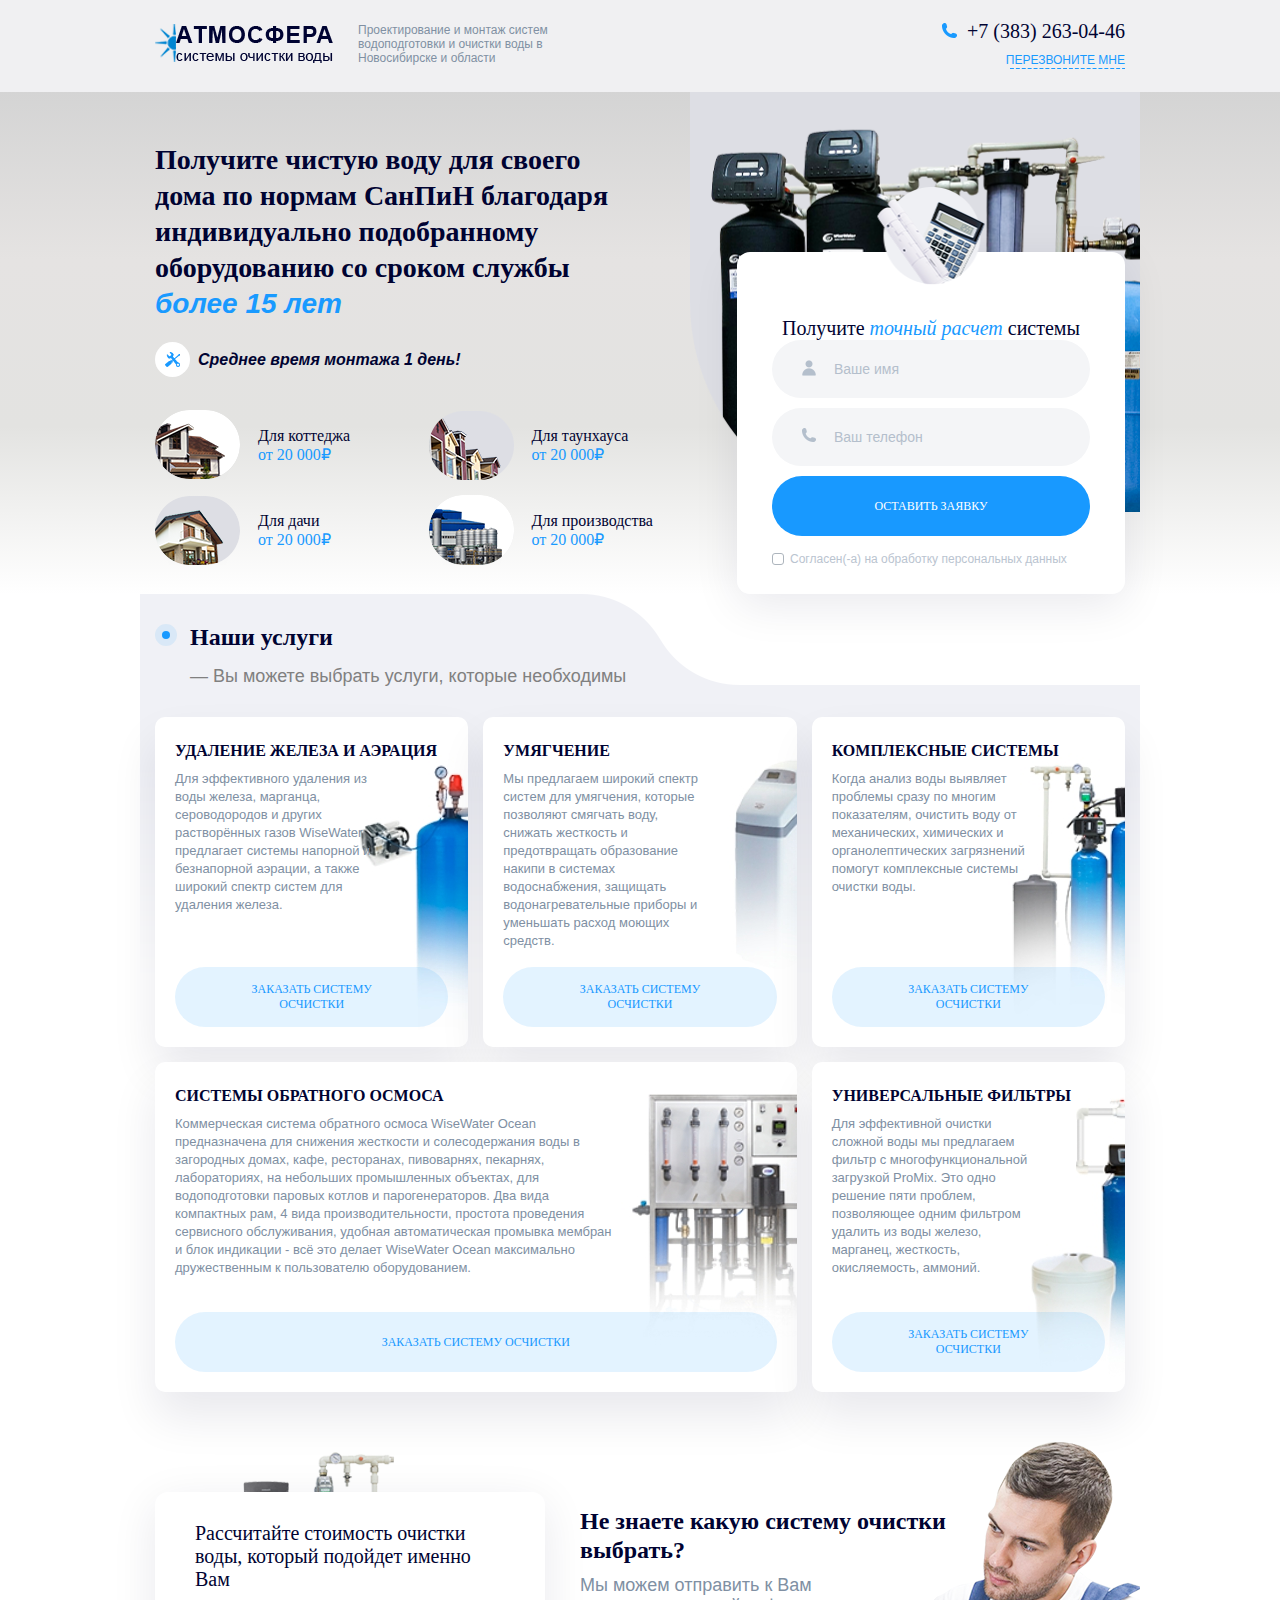
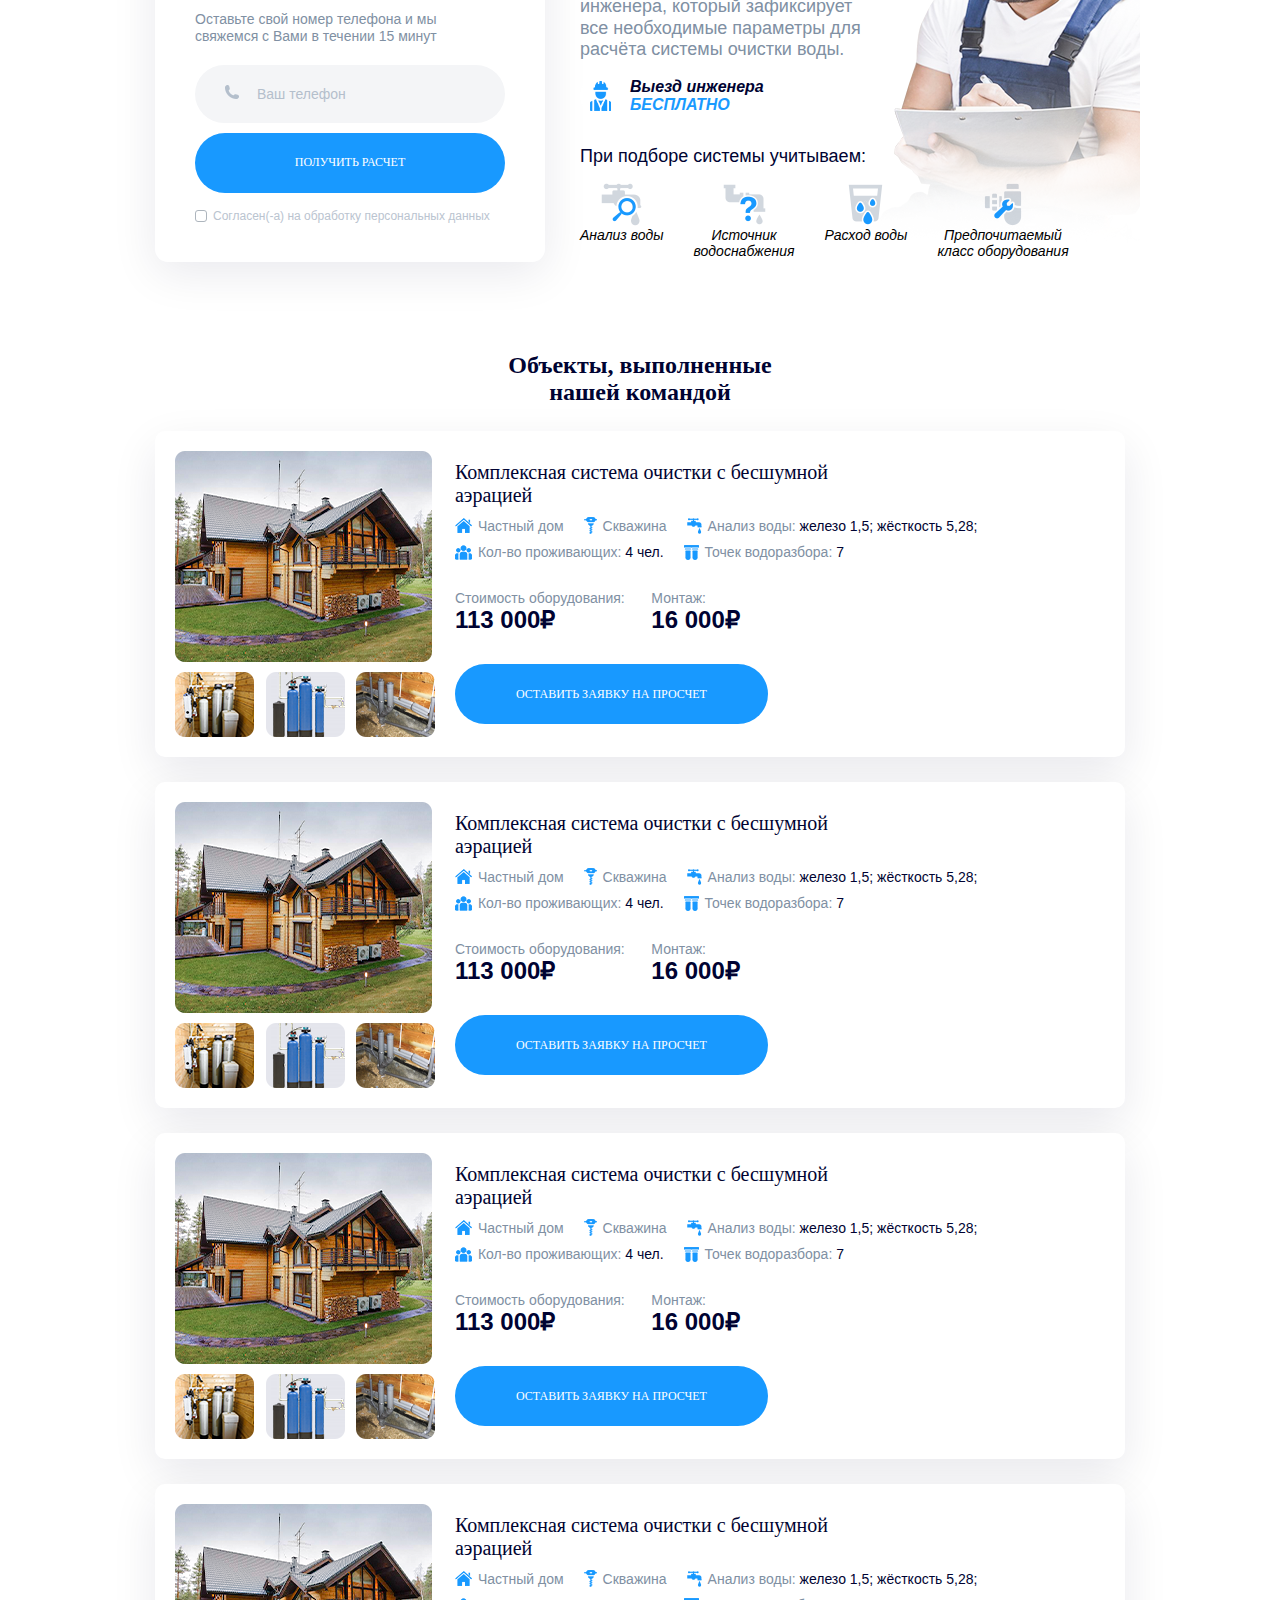
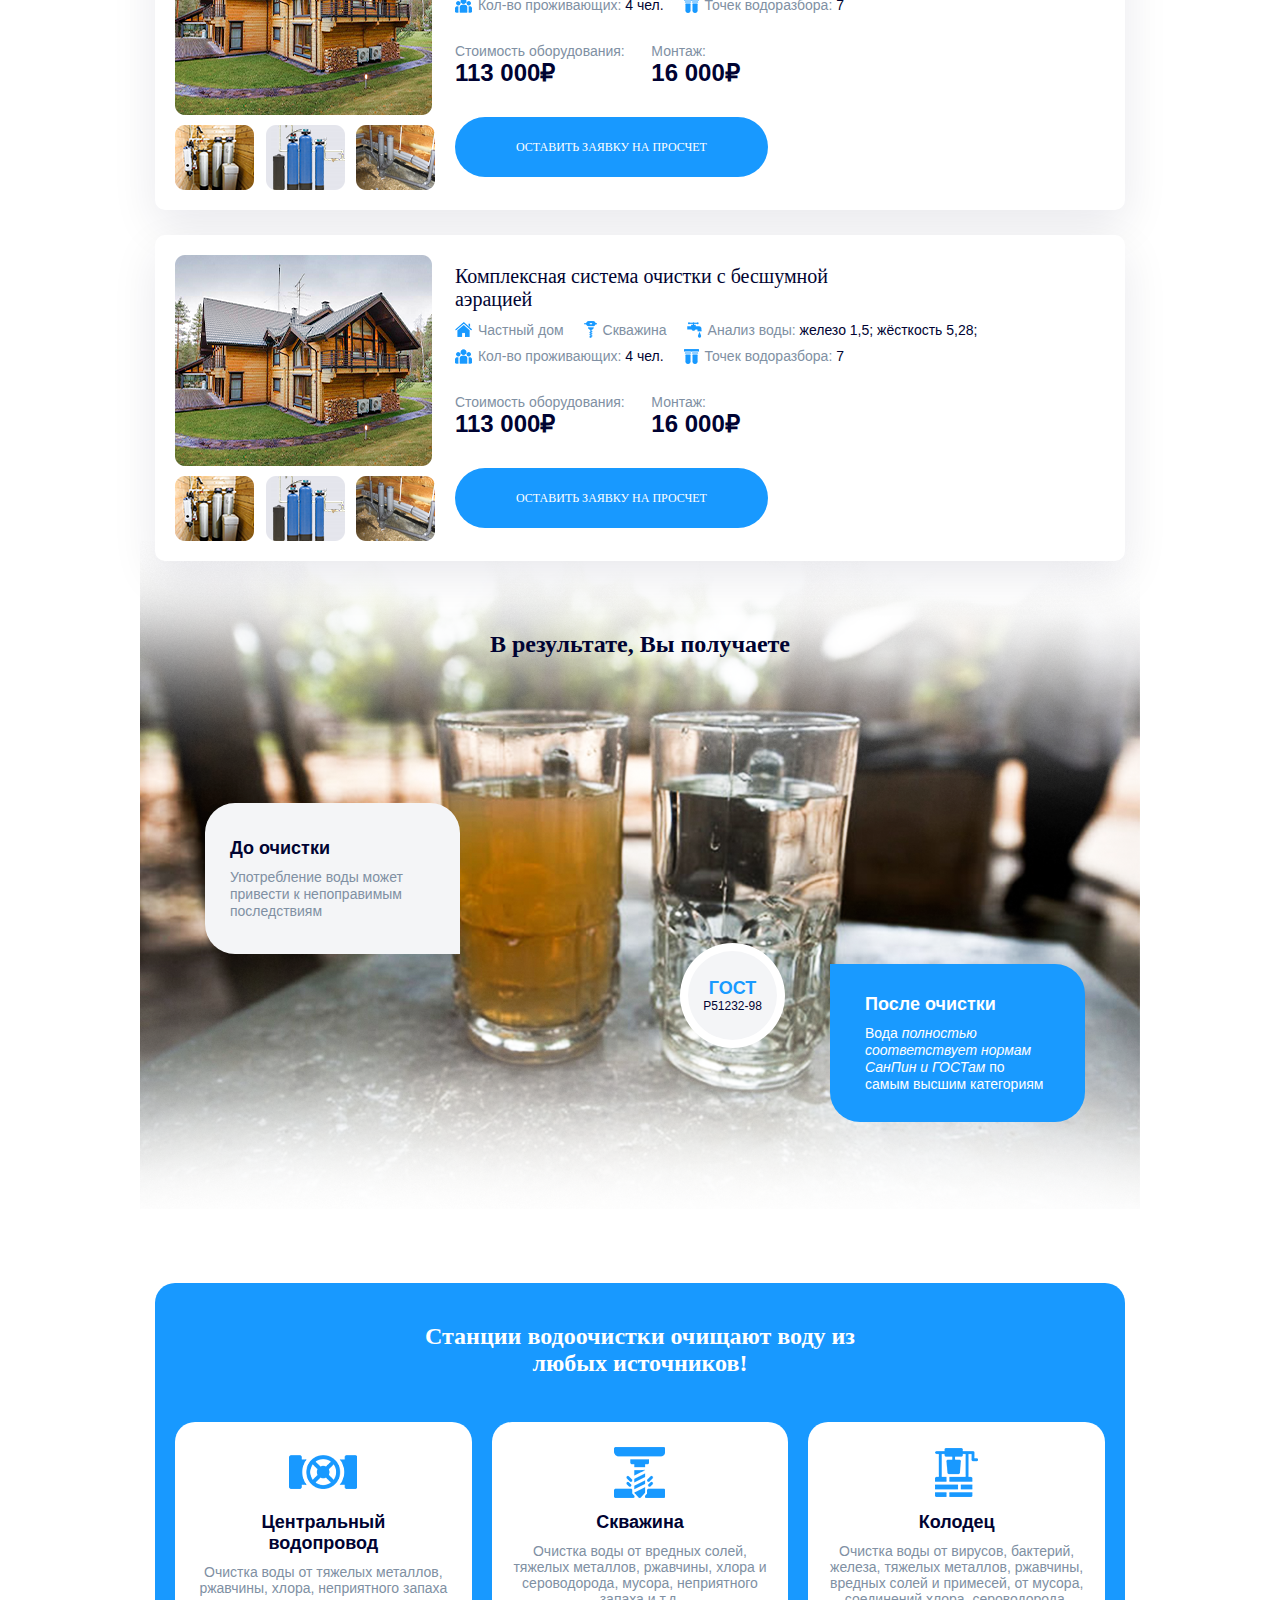
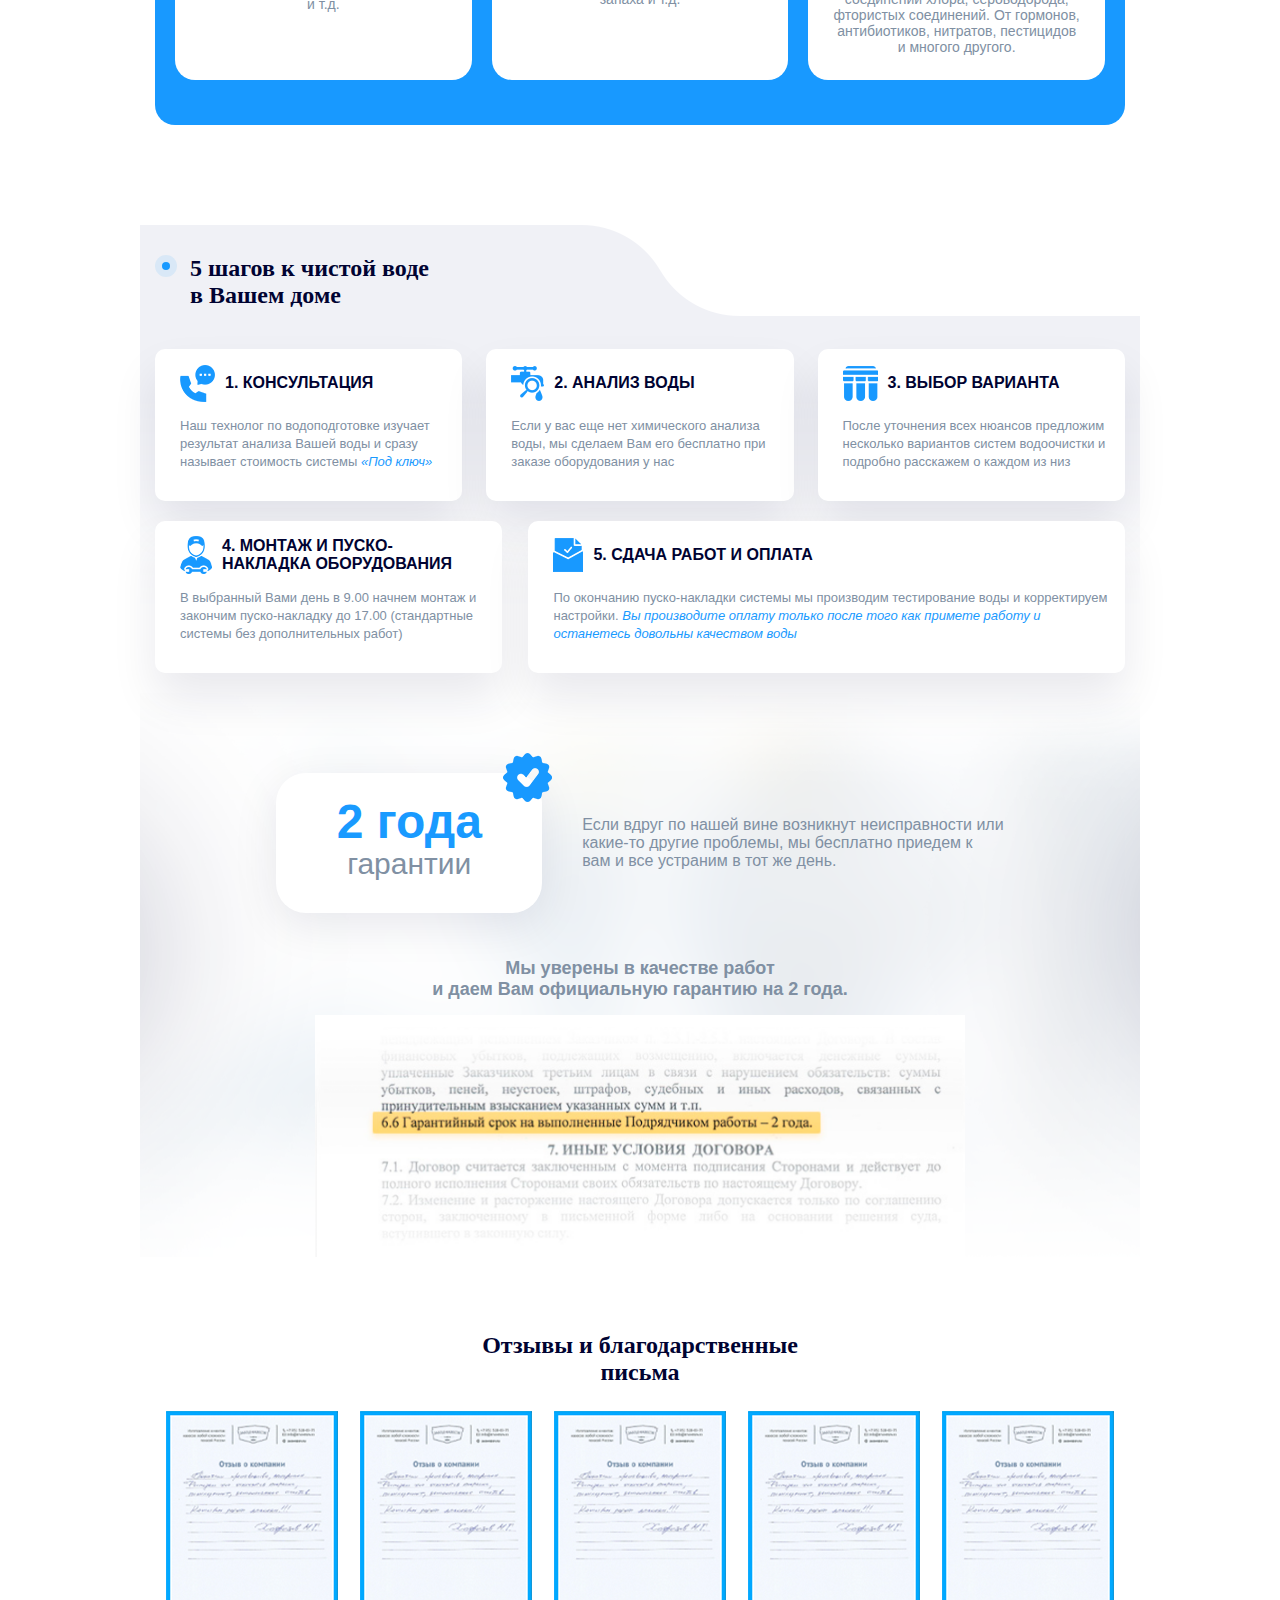
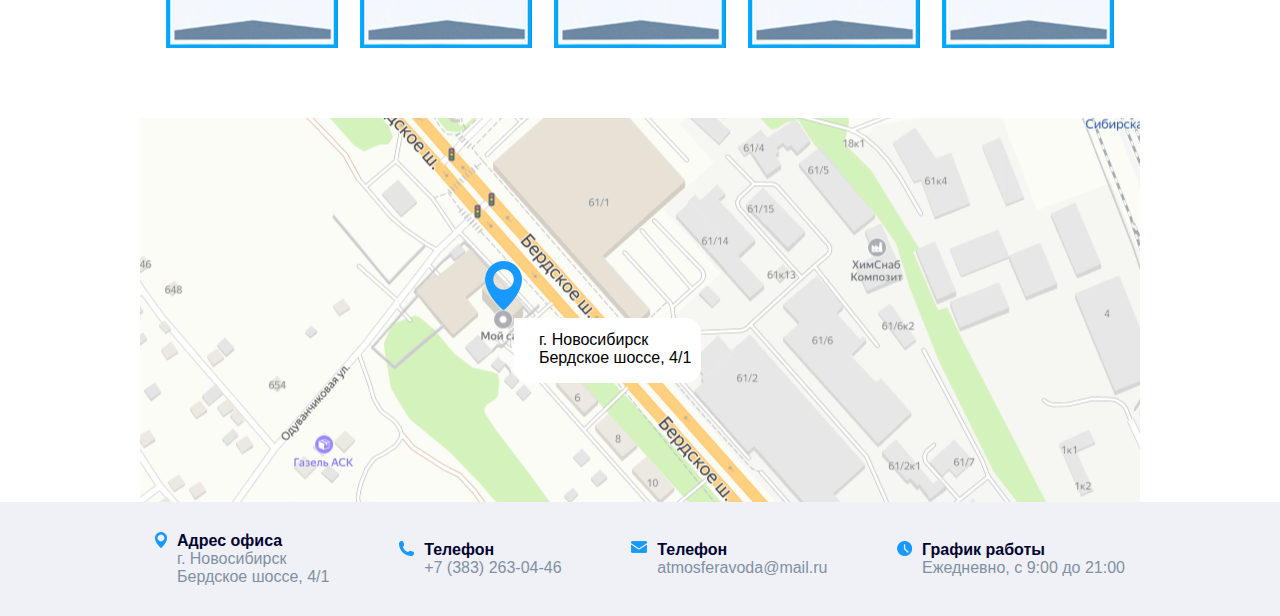
==== commit 2d27a0bc: "Add files via upload" ====
--- a/index.html
+++ b/index.html
@@ -104,10 +104,10 @@
                 <p class="form__title">Получите <span>точный расчет</span> системы</p>
                 <form class="form-body">
                   <div class="form__input form__input--name">
-                    <input type="text" name="name" placeholder="Ваше имя">
+                    <input type="text" name="name" placeholder="Ваше имя" required>
                   </div>
                   <div class="form__input form__input--tel">
-                    <input type="text" name="phone" placeholder="Ваш телефон">
+                    <input type="tel" name="phone" placeholder="Ваш телефон" required>
                   </div>
                   <div class="form__button">
                     <button class="button" type="submit">
@@ -115,7 +115,7 @@
                     </button>
                   </div>
                   <div>
-                    <input class="form__checkbox" type="checkbox" id="check1">
+                    <input class="form__checkbox" type="checkbox" id="check1" required>
                     <label for="check1">Согласен(-а) на обработку персональных данных</label>
                   </div>
                 </form>
@@ -161,7 +161,7 @@
                     </div>
 
                     <div class="card__button">
-                      <button class="button" type="button">заказать систему<br>
+                      <button class="button modal-button" type="button">заказать систему<br>
                         осчистки</button>
                     </div>
                   </div>
@@ -177,7 +177,7 @@
 
                     </div>
                     <div class="card__button">
-                      <button class="button" type="button">заказать систему<br>
+                      <button class="button modal-button" type="button">заказать систему<br>
                         осчистки</button>
                     </div>
                   </div>
@@ -200,7 +200,7 @@
                     </div>
 
                     <div class="card__button">
-                      <button class="button" type="button">заказать систему<br>
+                      <button class="button modal-button" type="button">заказать систему<br>
                         осчистки</button>
                     </div>
                   </div>
@@ -215,7 +215,7 @@
                     </div>
                     
                     <div class="card__button">
-                      <button class="button" type="button">заказать систему<br>
+                      <button class="button modal-button" type="button">заказать систему
                         осчистки</button>
                     </div>
                   </div>
@@ -231,7 +231,7 @@
                     </div>
                     
                     <div class="card__button">
-                      <button class="button" type="button">заказать систему<br>
+                      <button class="button modal-button" type="button">заказать систему<br>
                         осчистки</button>
                     </div>
                   </div>
@@ -266,7 +266,7 @@
 
               <form class="form-body">
                 <div class="form__input form__input--tel">
-                  <input type="text" name="phone" placeholder="Ваш телефон">
+                  <input type="tel" name="phone" placeholder="Ваш телефон" required>
                 </div>
                 <div class="form__button">
                   <button class="button" type="submit">
@@ -274,7 +274,7 @@
                   </button>
                 </div>
                 <div>
-                  <input class="form__checkbox" type="checkbox" id="check2">
+                  <input class="form__checkbox" type="checkbox" id="check2" required>
                   <label for="check2">Согласен(-а) на обработку персональных данных</label>
                 </div>
               </form>
@@ -412,7 +412,7 @@
 
                     </div>
                     <div class="objects__button">
-                      <button class="button">оставить заявку на просчет</button>
+                      <button class="button modal-button">оставить заявку на просчет</button>
                     </div>
                   </div>
               </div>
@@ -485,7 +485,7 @@
 
                   </div>
                   <div class="objects__button">
-                    <button class="button">оставить заявку на просчет</button>
+                    <button class="button modal-button">оставить заявку на просчет</button>
                   </div>
                 </div>
             </div>
@@ -558,7 +558,7 @@
 
                 </div>
                 <div class="objects__button">
-                  <button class="button">оставить заявку на просчет</button>
+                  <button class="button modal-button">оставить заявку на просчет</button>
                 </div>
               </div>
           </div>
@@ -631,7 +631,7 @@
 
               </div>
               <div class="objects__button">
-                <button class="button">оставить заявку на просчет</button>
+                <button class="button modal-button">оставить заявку на просчет</button>
               </div>
             </div>
         </div>
@@ -704,7 +704,7 @@
 
             </div>
             <div class="objects__button">
-              <button class="button">оставить заявку на просчет</button>
+              <button class="button modal-button">оставить заявку на просчет</button>
             </div>
           </div>
       </div>
@@ -927,16 +927,16 @@
         <div class="map__inner">
 
           <div class="map__content-bl">
-          <div class="map__content">
-            <div class="map__content-inner">
-              <p>г. Новосибирск<br>
-                Бердское шоссе, 4/1</p>
-            </div>
-          </div>
-          </div>
-
-
-      </div>
+            <div class="map__content">
+              <div class="map__content-inner">
+                <p>г. Новосибирск<br>
+                  Бердское шоссе, 4/1</p>
+              </div>
+            </div>
+          </div>
+        </div>
+      </div>
+
     </div>
   </main>
 
@@ -988,6 +988,62 @@
   </div>
     
 
+  <!--MODAL-->
+
+	<!-- modal (start) -->
+	<div class="modal modal__hidden">
+		<div class="overlay"></div>
+		<div class="modal__wrapper">
+			<h2 class="modal__title">
+				Укажите контактные данные
+и удобное время для звонка
+			</h2>
+			<p class="modal__descr">
+				Наш специалист может позвонить вам прямо сейчас
+или в другое рабочее время.
+			</p>
+			<button type="button" class="modal__close" aria-label="закрыть модальное окно">
+			</button>
+      <form class="form-body">
+        <div class="form__input form__input--name">
+          <input type="text" name="name" placeholder="Ваше имя" required>
+        </div>
+        <div class="form__input form__input--tel">
+          <input type="tel" name="phone" placeholder="Ваш телефон" required>
+        </div>
+
+        <div class="form__time">
+            <p>Когда позвонить?</p>
+            
+            <div class="form__radio">
+              <input class="form__radio-input" name="time" type="radio" id="now">
+              <label class="form__radio-label" for="now">Сейчас</label>
+          </div>
+          <div class="form__radio">
+              <input class="form__radio-input" name="time" type="radio" id="time">
+              <label class="form__radio-label" for="time">По времени</label>
+          </div>
+
+        </div>
+
+        <div class="form__input form__input--time">
+          <input type="text" name="time" placeholder="Например: завтра до 12:00">
+        </div>
+
+        <div class="form__button">
+          <button class="button modal-button" type="submit">
+            Оставить заявку
+          </button>
+        </div>
+        <div>
+          <input class="form__checkbox" type="checkbox" id="check3" required>
+          <label for="check3">Согласен(-а) на обработку персональных данных</label>
+        </div>
+      </form>
+			<!-- /.form modal__form -->
+		</div>
+	</div>
+	<!-- modal (end) -->
 
   <script src="https://code.jquery.com/jquery-3.5.1.min.js"></script>
   <script src="js/slick.min.js"></script>
--- a/css/style.css
+++ b/css/style.css
@@ -210,6 +210,7 @@
 .form__input input {
   color: #b4bfcc;
   font-size: 14px;
+  width: 100%;
 }
 
 .form__input input::-webkit-input-placeholder {
@@ -247,6 +248,10 @@
 
 .form__input--tel::before {
   content: url([data-uri]);
+}
+
+.form__input--time {
+  padding-left: 30px;
 }
 
 .form__button {
@@ -298,6 +303,81 @@
   background-image: url([data-uri]);
 }
 
+.form__time {
+  font-size: 14px;
+  color: #8090a3;
+  display: -webkit-box;
+  display: -ms-flexbox;
+  display: flex;
+  -webkit-box-align: center;
+      -ms-flex-align: center;
+          align-items: center;
+  margin-left: 30px;
+  margin-bottom: 10px;
+}
+
+.form__time p {
+  margin-right: 25px;
+}
+
+@media (max-width: 450px) {
+  .form__time p {
+    width: 100%;
+  }
+}
+
+@media (max-width: 450px) {
+  .form__time {
+    -ms-flex-wrap: wrap;
+        flex-wrap: wrap;
+  }
+}
+
+.form__radio {
+  margin-right: 15px;
+}
+
+@media (max-width: 450px) {
+  .form__radio {
+    margin-top: 15px;
+  }
+}
+
+.form__radio-input {
+  position: absolute;
+  z-index: -1;
+  opacity: 0;
+}
+
+.form__radio-input + label {
+  display: -webkit-inline-box;
+  display: -ms-inline-flexbox;
+  display: inline-flex;
+  -webkit-box-align: center;
+      -ms-flex-align: center;
+          align-items: center;
+  -webkit-user-select: none;
+     -moz-user-select: none;
+      -ms-user-select: none;
+          user-select: none;
+  font-size: 12px;
+  color: #bac4d0;
+}
+
+.form__radio-input:checked + label {
+  color: #199aff;
+  position: relative;
+}
+
+.form__radio-input:checked + label::after {
+  content: '';
+  width: 100%;
+  height: 2px;
+  background-color: #199aff;
+  bottom: -5px;
+  position: absolute;
+}
+
 .title__text {
   font-family: arial-black;
   color: #000332;
@@ -349,7 +429,7 @@
   overflow: hidden;
   -webkit-transition: all 0.1s ease-out;
   transition: all 0.1s ease-out;
-  z-index: 1;
+  z-index: 0;
 }
 
 @media (max-width: 992px) {
@@ -507,7 +587,7 @@
           transform: scale(1.2);
   -webkit-transition: all 0.1s ease-out;
   transition: all 0.1s ease-out;
-  z-index: 3;
+  z-index: 0;
 }
 
 @media (max-width: 768px) {
@@ -752,10 +832,6 @@
         -ms-flex-direction: column;
             flex-direction: column;
   }
-}
-
-.proposal__main {
-  z-index: 1;
 }
 
 @media (max-width: 970px) {
@@ -932,8 +1008,8 @@
 }
 
 .proposal__form {
+  z-index: 0;
   margin-top: 160px;
-  z-index: 1;
   max-width: 388px;
   max-height: 370px;
 }
@@ -1244,7 +1320,7 @@
 
 #overlay {
   display: none;
-  background: #000;
+  background: #fff;
   position: fixed;
   top: 0;
   left: 0;
@@ -1255,21 +1331,18 @@
 }
 
 #close-popup {
-  width: 30px;
-  height: 30px;
-  background: #ffffff;
-  border-radius: 15px;
+  width: 20px;
+  height: 20px;
   cursor: pointer;
   position: absolute;
-  top: 15px;
-  right: 15px;
+  top: 0;
+  right: -20px;
 }
 
 #close-popup i {
-  width: 30px;
-  height: 30px;
-  background: url(https://codernote.ru/files/cross.png) no-repeat center center;
-  background-size: 16px 16px;
+  width: 20px;
+  height: 20px;
+  background: url(../img/close.png) no-repeat center center;
   display: block;
 }
 
@@ -1547,8 +1620,8 @@
   border-bottom-left-radius: 30px;
   width: 255px;
   height: auto;
-  top: 140px;
-  right: -40px;
+  top: 40px;
+  right: -50px;
 }
 
 @media (max-width: 992px) {
@@ -1595,7 +1668,7 @@
   border-bottom-left-radius: 30px;
   width: 255px;
   height: 158px;
-  bottom: -167px;
+  bottom: -50px;
   left: 675px;
 }
 
@@ -2242,4 +2315,109 @@
   color: #1f5978;
   text-align: center;
 }
+
+/* modal */
+.modal {
+  position: fixed;
+  top: 0;
+  left: 0;
+  right: 0;
+  bottom: 0;
+}
+
+.modal__hidden {
+  display: none;
+}
+
+.modal__wrapper {
+  position: fixed;
+  top: 50%;
+  left: 50%;
+  z-index: 9;
+  max-width: 477px;
+  width: 100%;
+  height: 510px;
+  max-height: 100%;
+  -webkit-transform: translate(-50%, -50%);
+  transform: translate(-50%, -50%);
+  background-color: #fff;
+  padding: 30px 35px;
+  border-radius: 13px;
+  -webkit-box-shadow: 0px 11px 46px 0px rgba(0, 3, 50, 0.09);
+          box-shadow: 0px 11px 46px 0px rgba(0, 3, 50, 0.09);
+}
+
+@media (max-width: 576px) {
+  .modal__wrapper {
+    width: 95%;
+    height: -webkit-max-content;
+    height: -moz-max-content;
+    height: max-content;
+  }
+}
+
+.modal__title {
+  font-family: arial-black;
+  color: #000332;
+  font-size: 20px;
+  color: #000332;
+  margin-bottom: 15px;
+}
+
+.modal__descr {
+  color: #8090a3;
+  font-size: 12px;
+  margin-bottom: 18px;
+}
+
+.modal__close {
+  position: absolute;
+  display: block;
+  width: 20px;
+  height: 20px;
+  top: -20px;
+  right: -40px;
+  border: none;
+  background-color: transparent;
+  background-image: url("../img/close.png");
+  background-repeat: no-repeat;
+  background-position: center;
+  background-size: contain;
+}
+
+@media (max-width: 768px) {
+  .modal__close {
+    right: 0;
+    top: -40px;
+  }
+}
+
+.modal__close:focus {
+  outline: none;
+}
+
+.close {
+  font-weight: bold;
+  font-size: 16px;
+  line-height: 1.5;
+  color: #ffffff;
+  border: none;
+  background-color: transparent;
+}
+
+.close:focus {
+  outline: none;
+}
+
+.overlay {
+  position: absolute;
+  top: 0;
+  left: 0;
+  right: 0;
+  bottom: 0;
+  background: #fff;
+  width: 100%;
+  height: 100%;
+  z-index: 2;
+}
 /*# sourceMappingURL=style.css.map */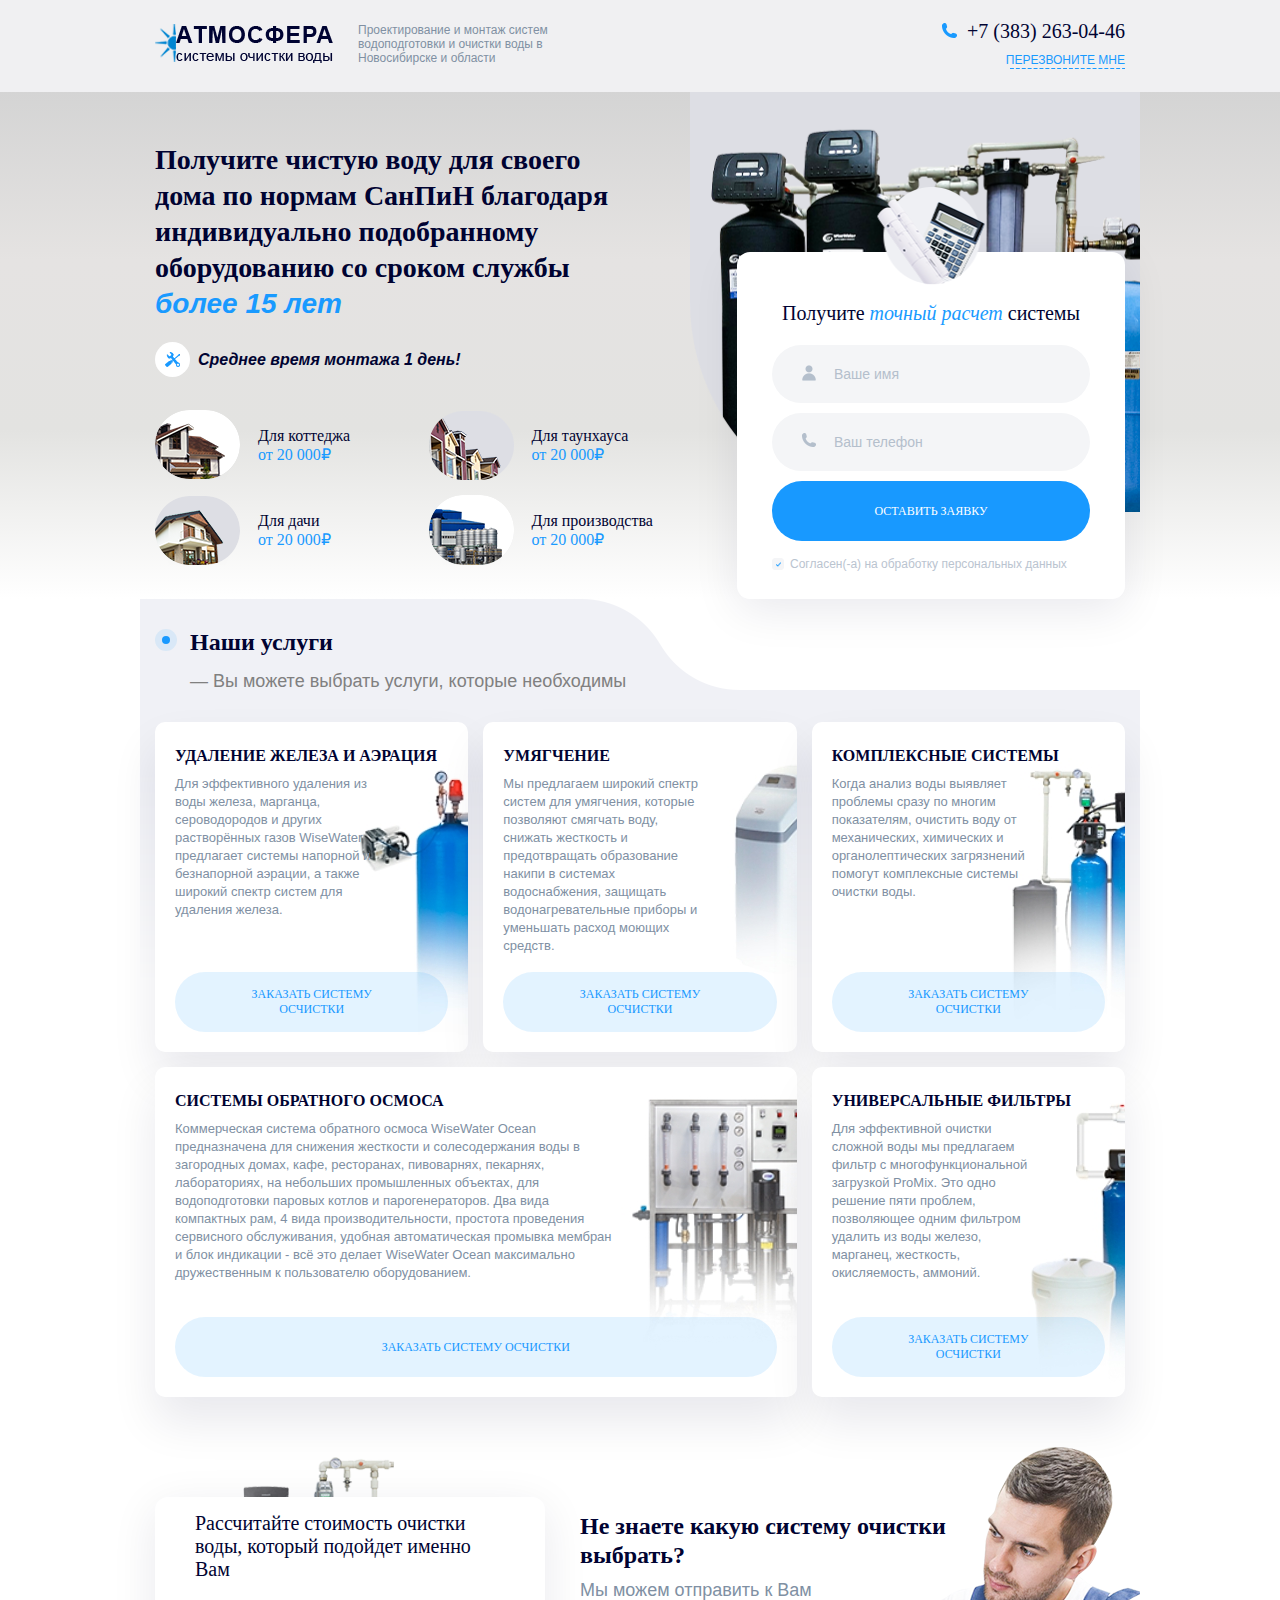
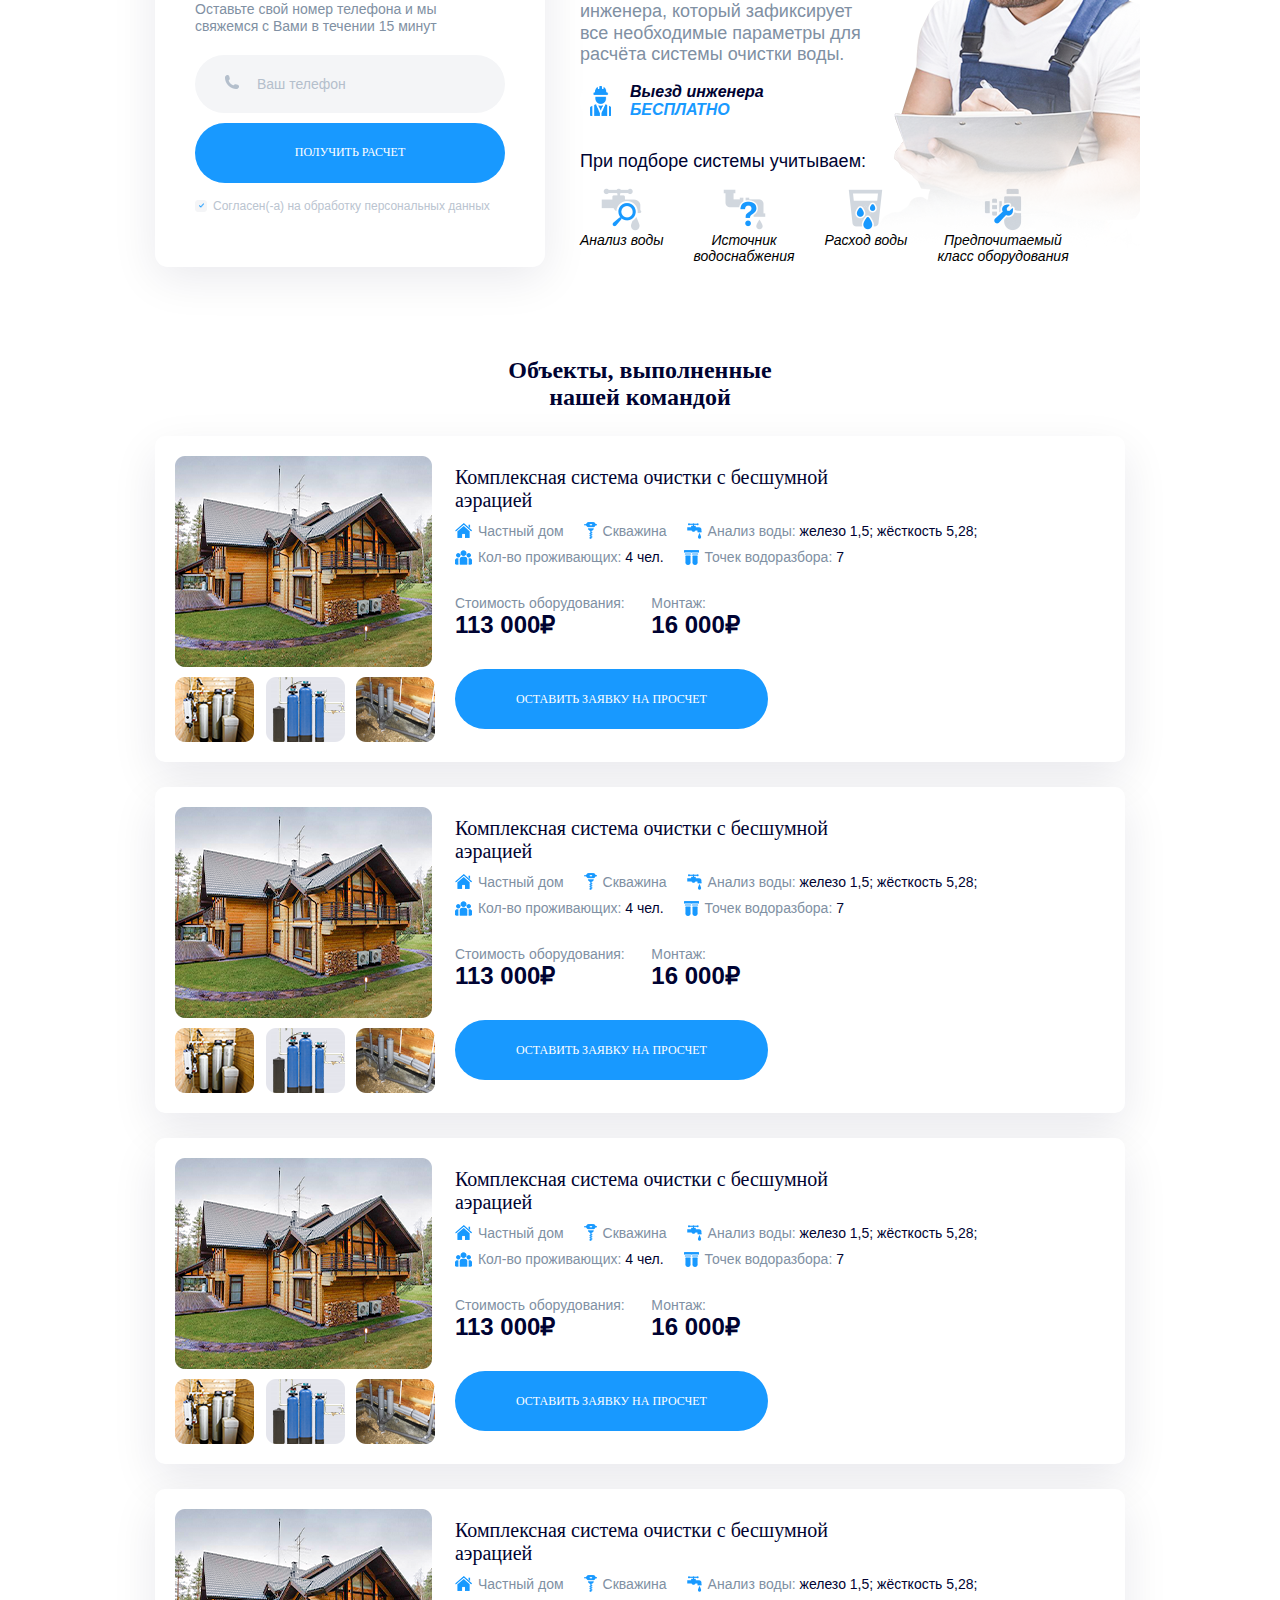
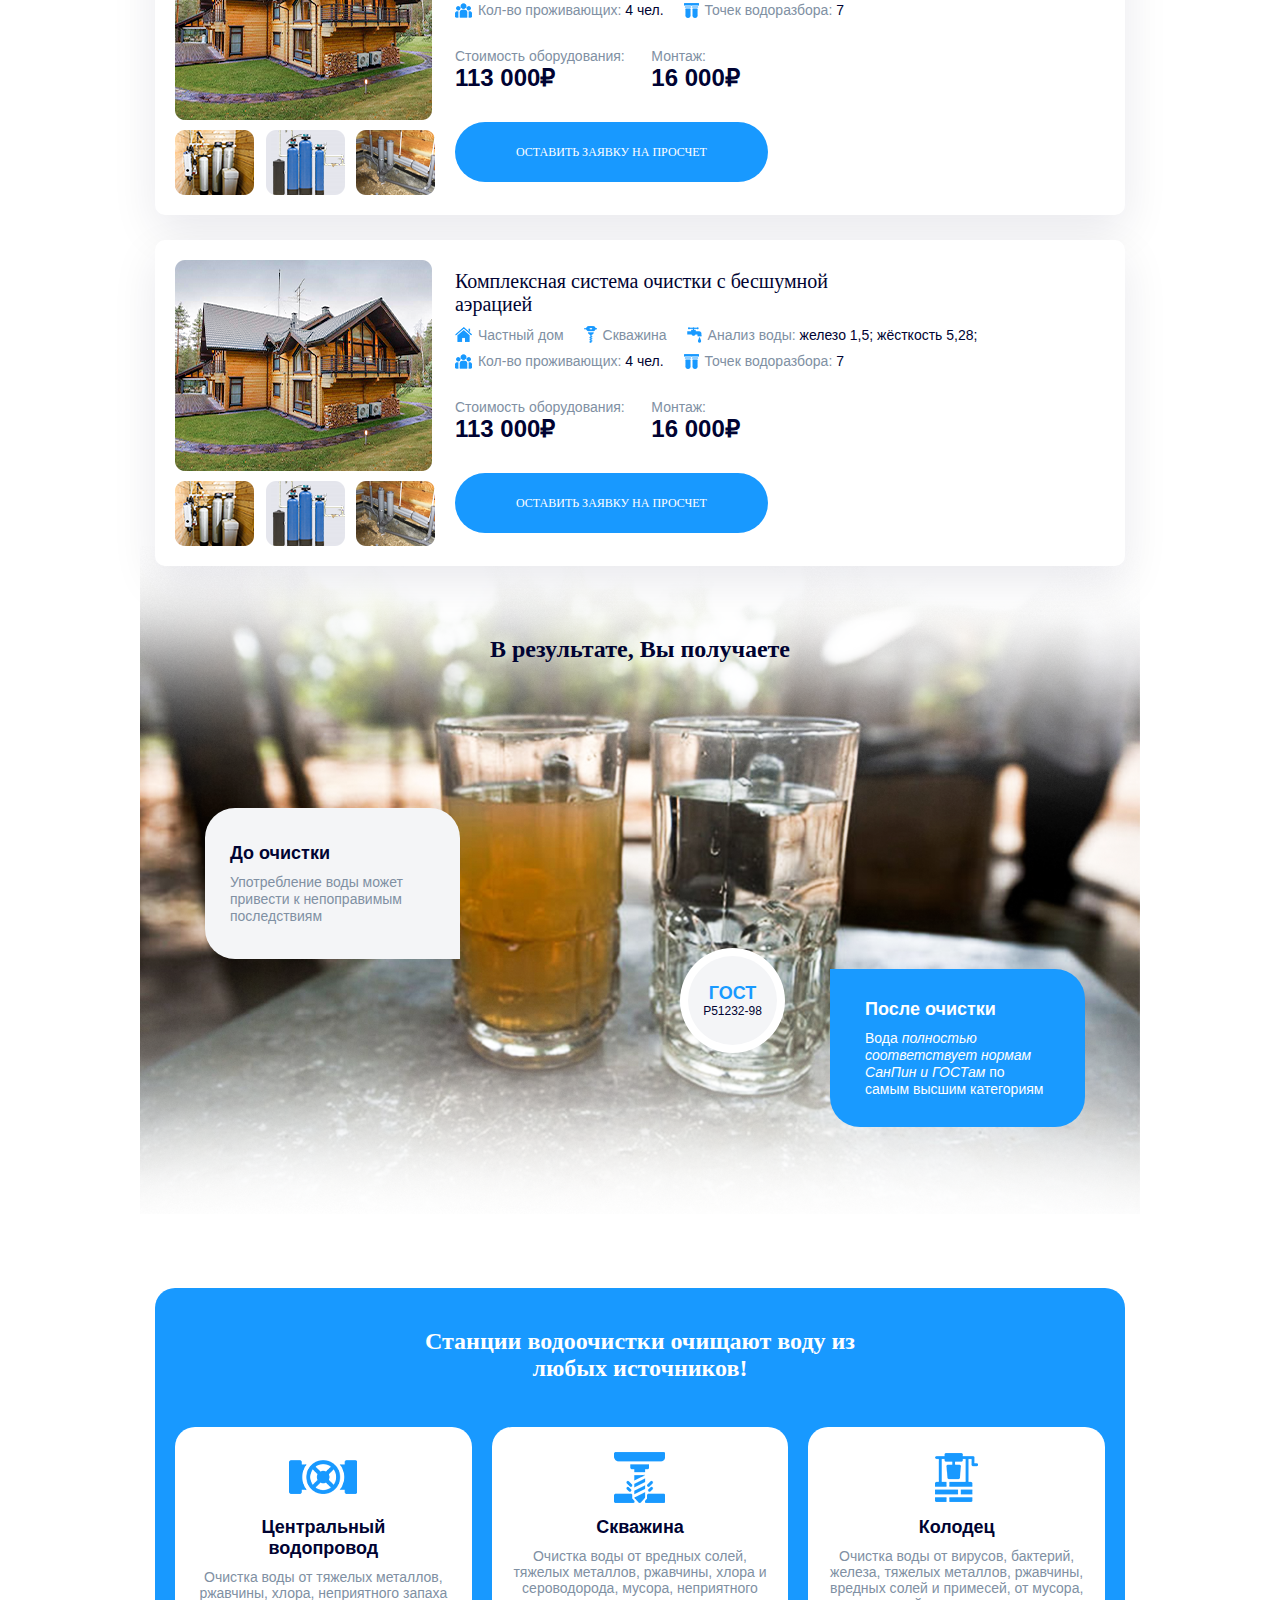
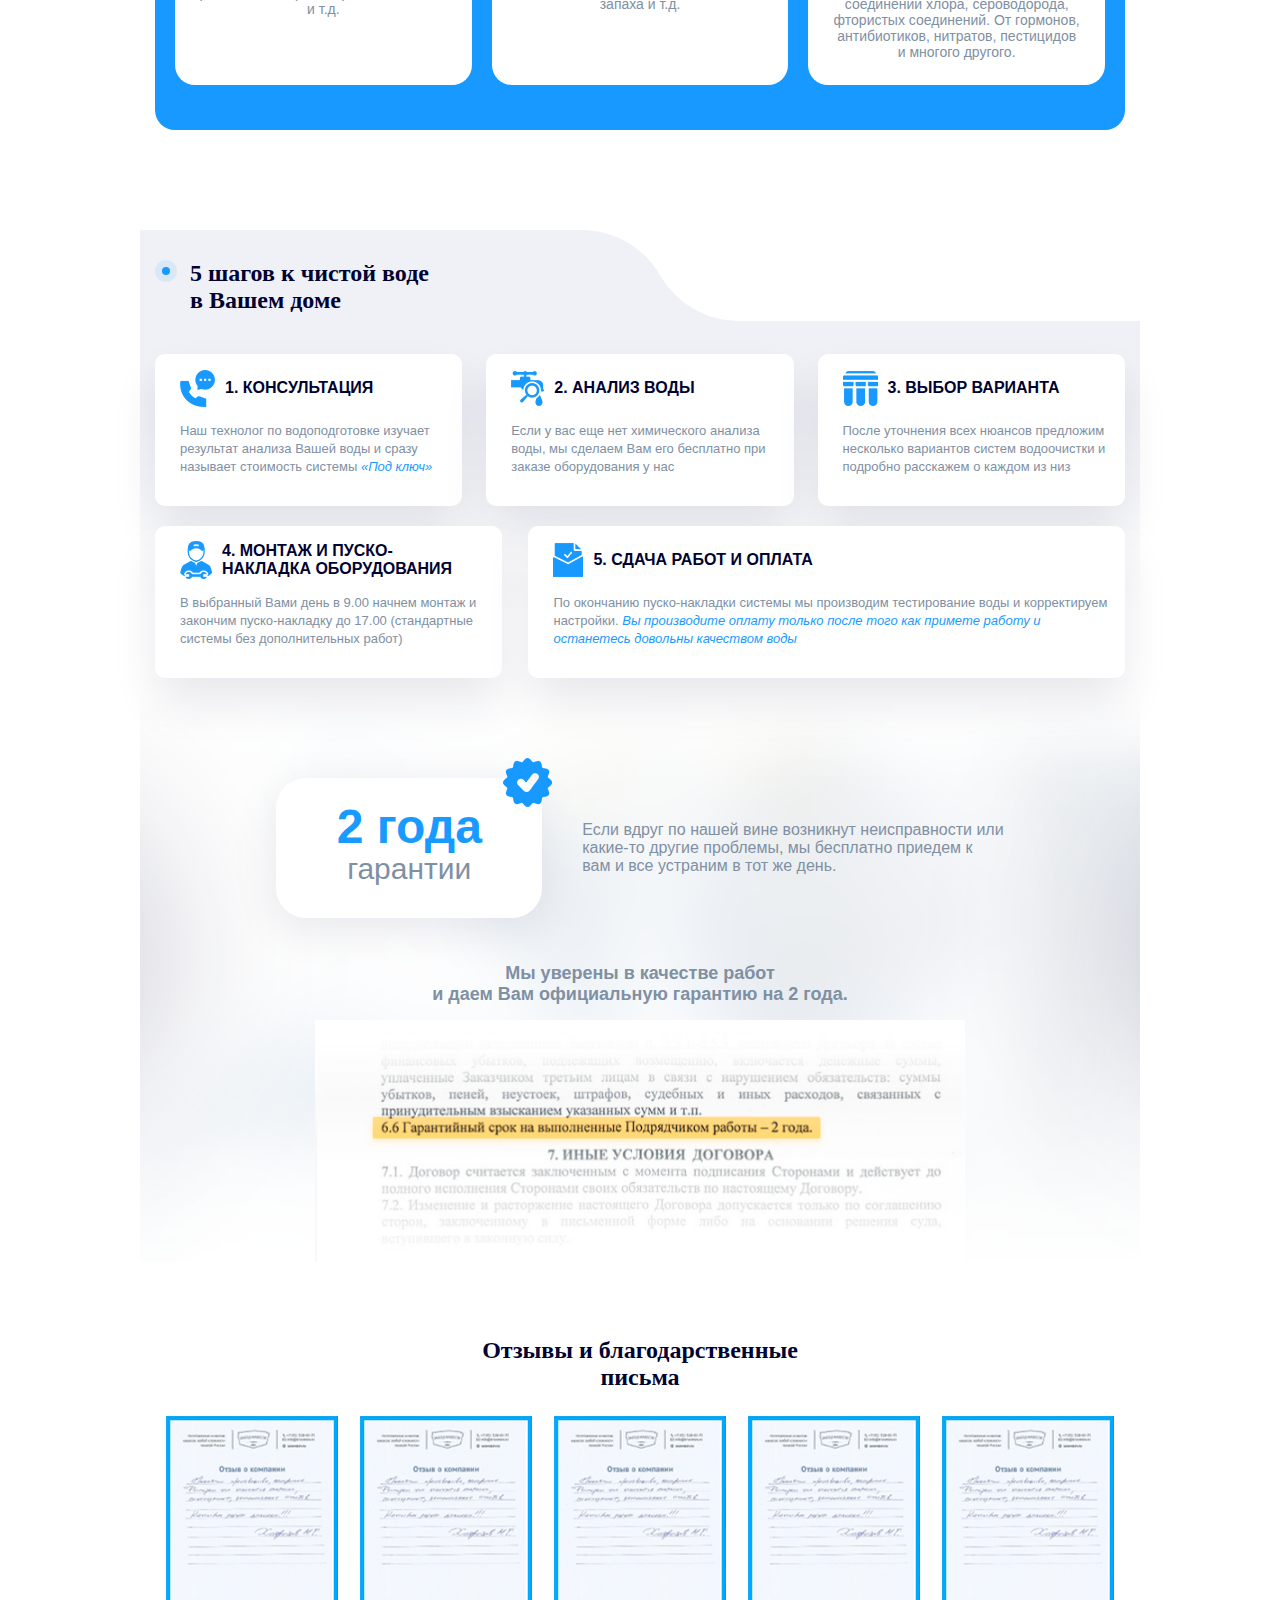
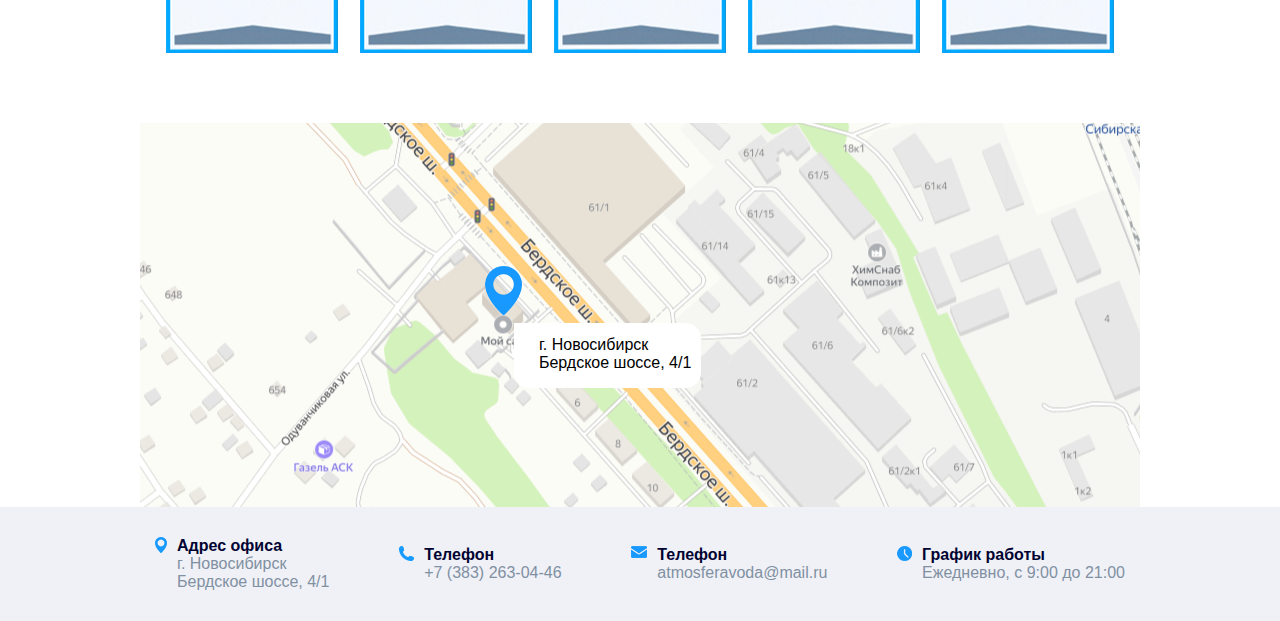
==== commit 3e570d7c: "Add files via upload" ====
--- a/index.html
+++ b/index.html
@@ -115,7 +115,7 @@
                     </button>
                   </div>
                   <div>
-                    <input class="form__checkbox" type="checkbox" id="check1" required>
+                    <input class="form__checkbox" type="checkbox" id="check1" required checked>
                     <label for="check1">Согласен(-а) на обработку персональных данных</label>
                   </div>
                 </form>
@@ -274,7 +274,7 @@
                   </button>
                 </div>
                 <div>
-                  <input class="form__checkbox" type="checkbox" id="check2" required>
+                  <input class="form__checkbox" type="checkbox" id="check2" required checked>
                   <label for="check2">Согласен(-а) на обработку персональных данных</label>
                 </div>
               </form>
@@ -1016,11 +1016,11 @@
             <p>Когда позвонить?</p>
             
             <div class="form__radio">
-              <input class="form__radio-input" name="time" type="radio" id="now">
+              <input class="form__radio-input" name="time" type="radio" id="now" checked>
               <label class="form__radio-label" for="now">Сейчас</label>
           </div>
           <div class="form__radio">
-              <input class="form__radio-input" name="time" type="radio" id="time">
+              <input class="form__radio-input" name="time" type="radio" id="time" >
               <label class="form__radio-label" for="time">По времени</label>
           </div>
 
@@ -1031,12 +1031,12 @@
         </div>
 
         <div class="form__button">
-          <button class="button modal-button" type="submit">
+          <button class="button" type="submit">
             Оставить заявку
           </button>
         </div>
         <div>
-          <input class="form__checkbox" type="checkbox" id="check3" required>
+          <input class="form__checkbox" type="checkbox" id="check3" required checked>
           <label for="check3">Согласен(-а) на обработку персональных данных</label>
         </div>
       </form>
--- a/css/style.css
+++ b/css/style.css
@@ -185,7 +185,7 @@
   color: #000332;
   font-size: 20px;
   text-align: center;
-  margin-top: 15px;
+  margin-bottom: 20px;
 }
 
 .form__title span {
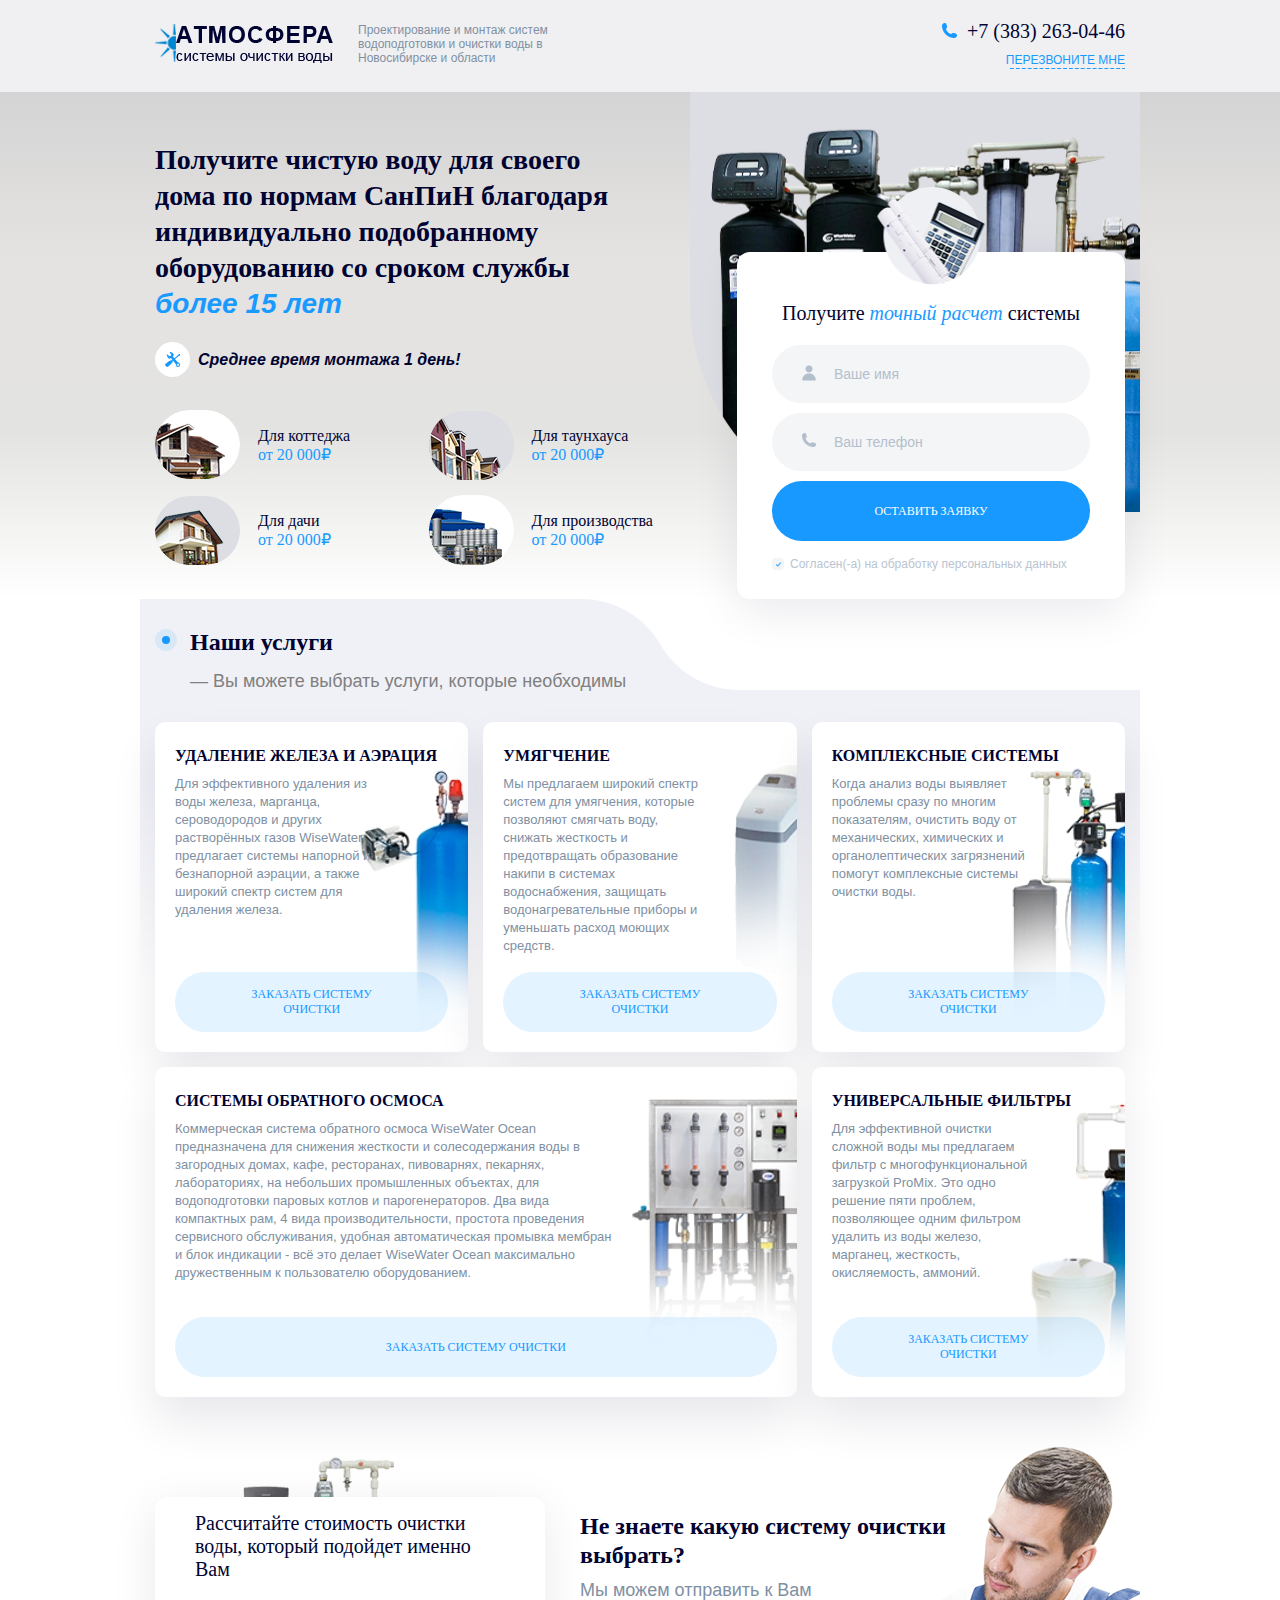
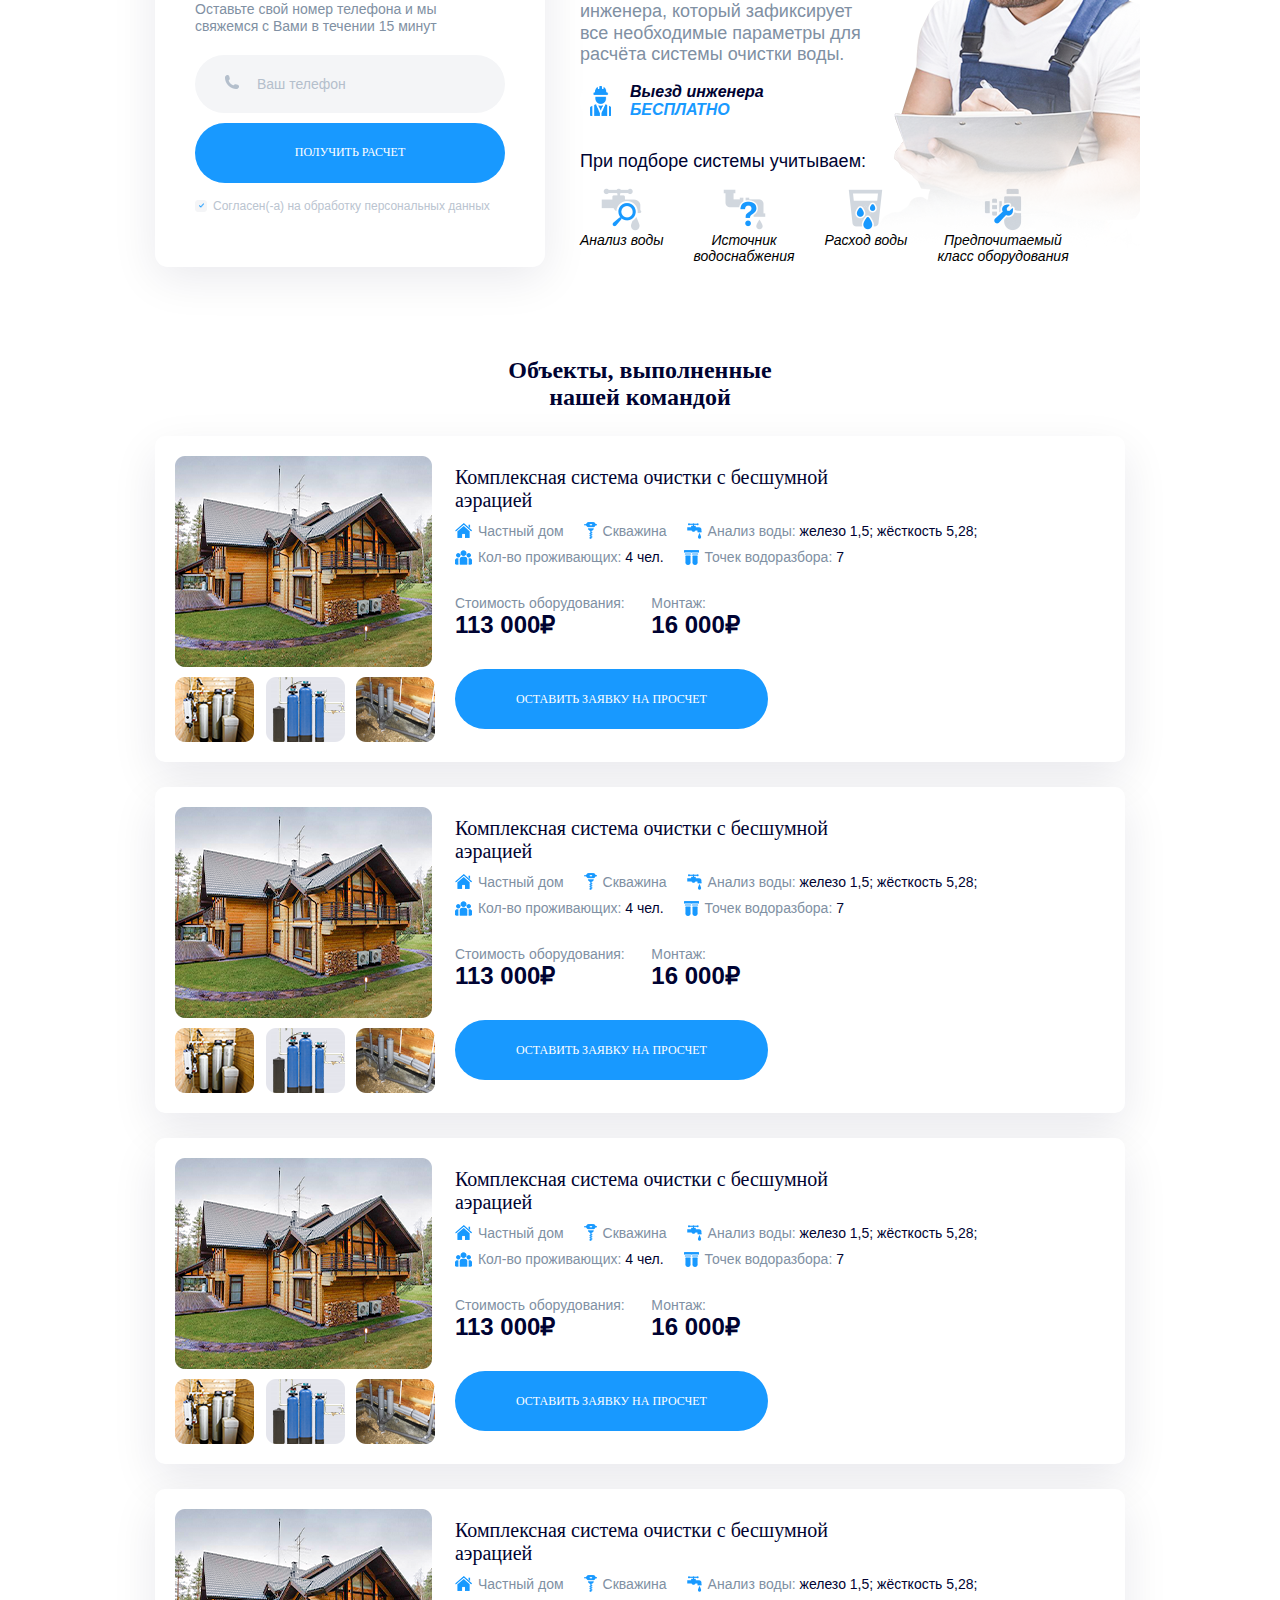
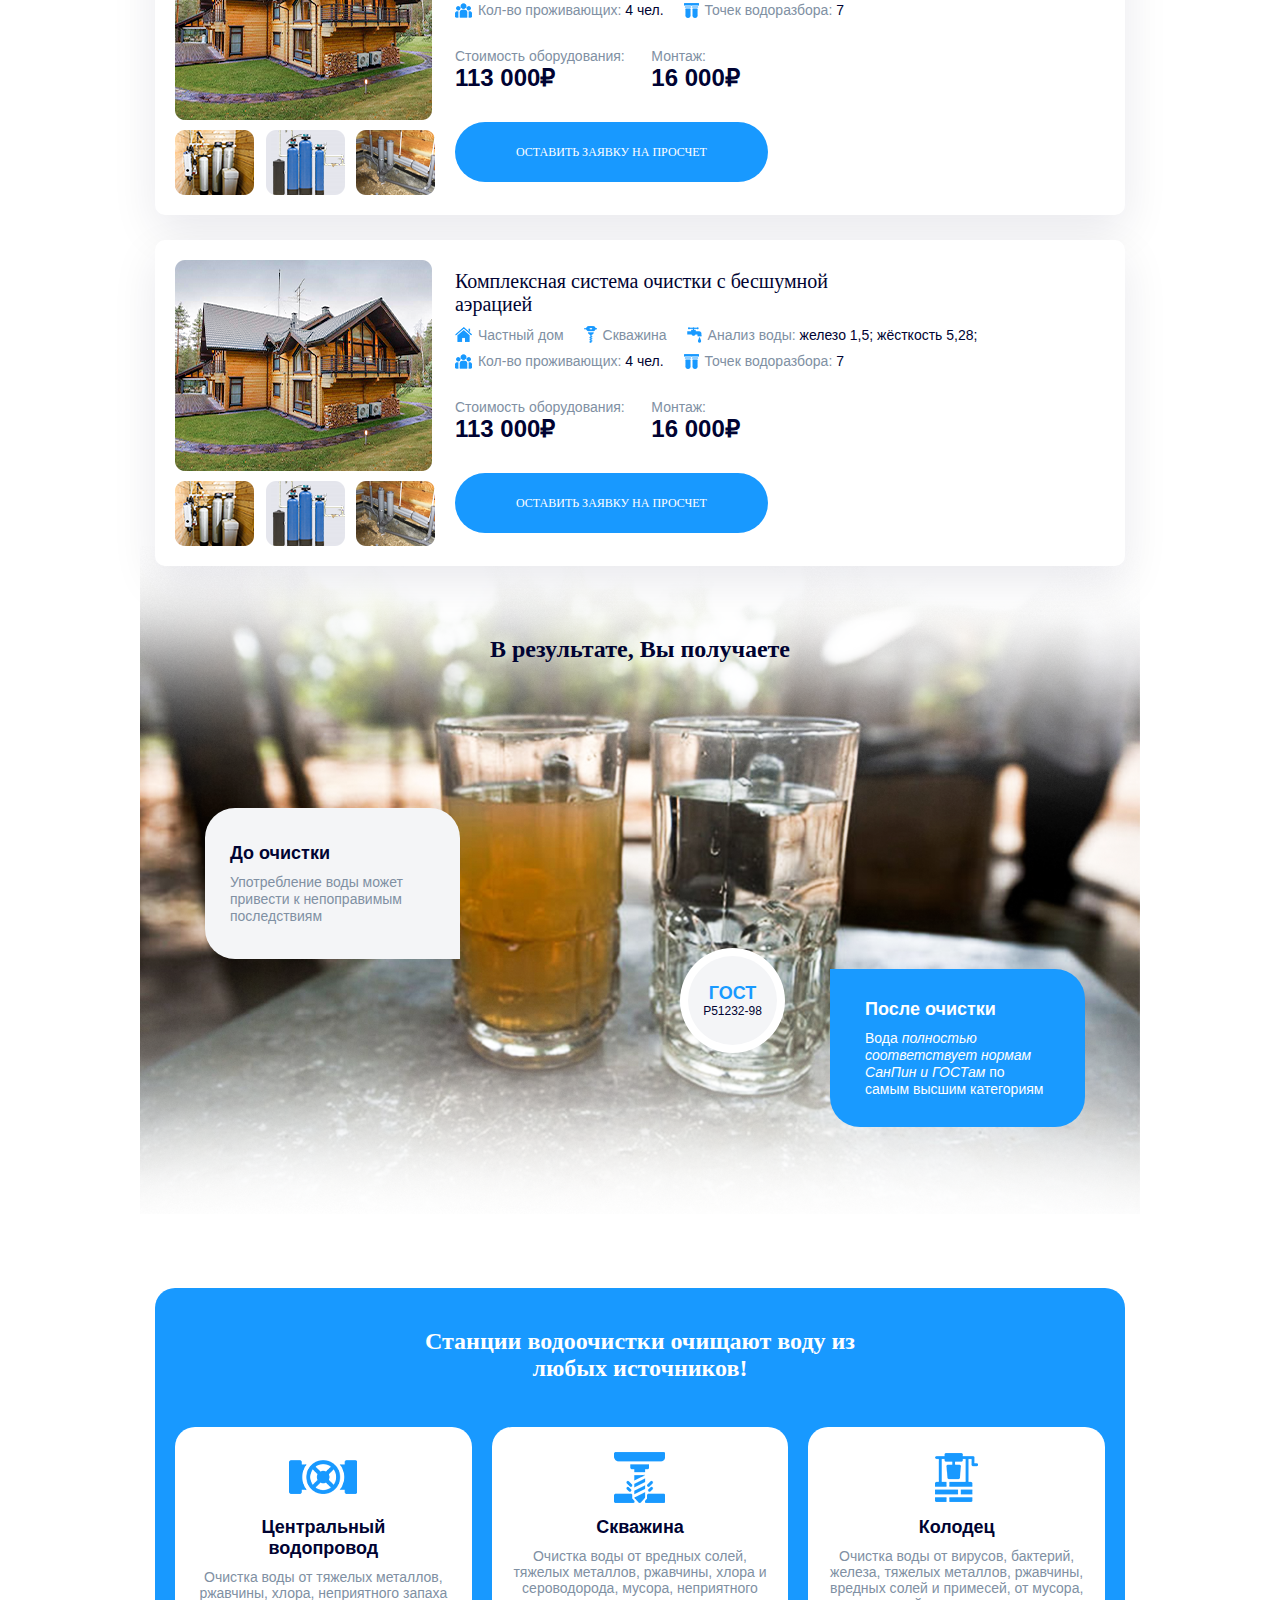
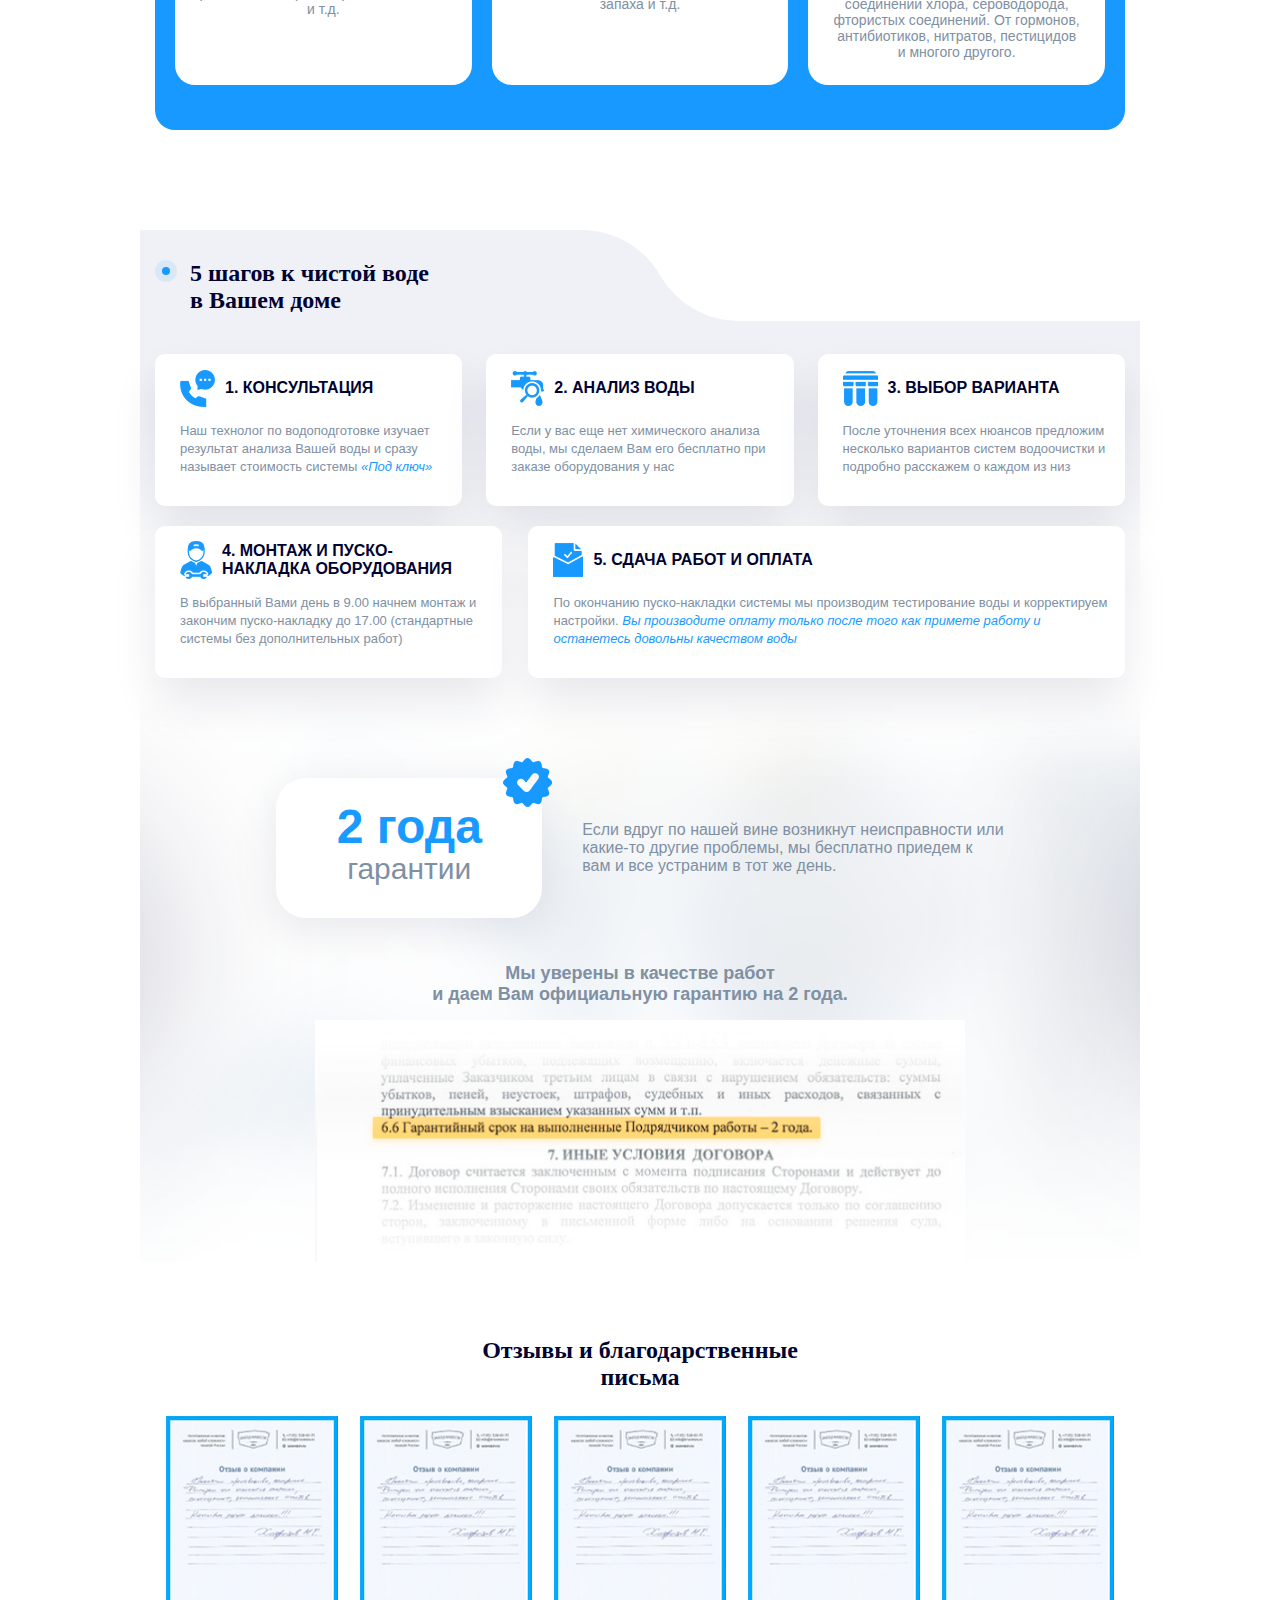
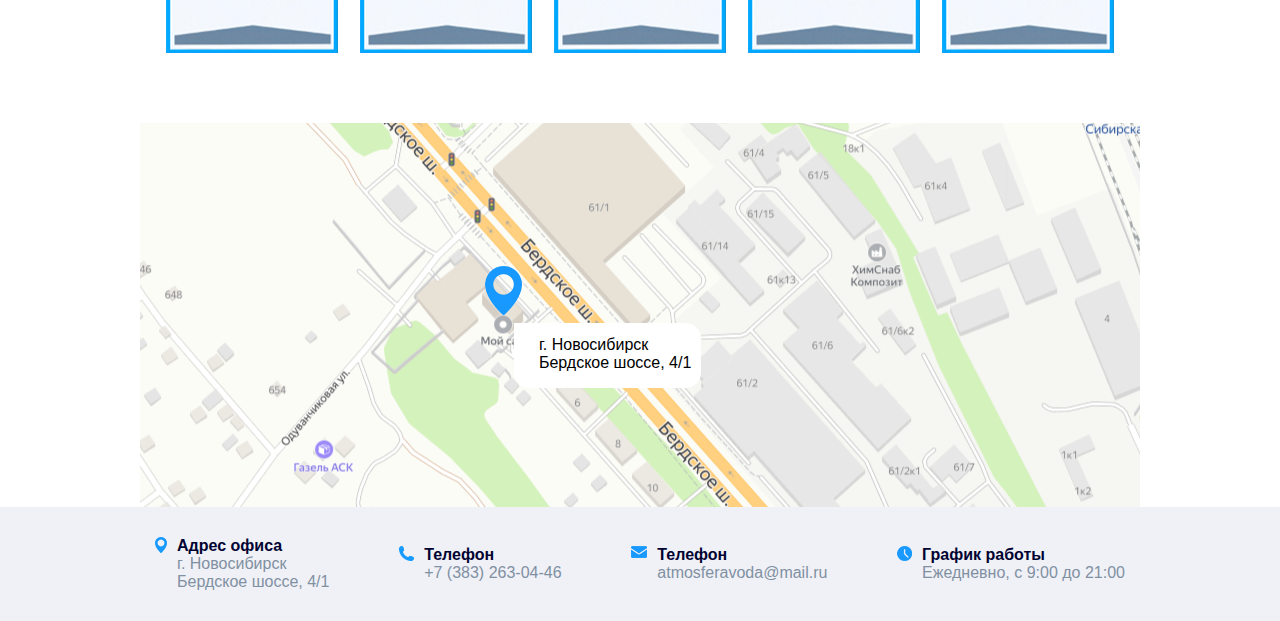
==== commit 0a33f93a: "20/04/22" ====
--- a/index.html
+++ b/index.html
@@ -107,7 +107,7 @@
                     <input type="text" name="name" placeholder="Ваше имя" required>
                   </div>
                   <div class="form__input form__input--tel">
-                    <input type="tel" name="phone" placeholder="Ваш телефон" required>
+                    <input class="tel" type="tel" name="phone" placeholder="Ваш телефон" required>
                   </div>
                   <div class="form__button">
                     <button class="button" type="submit">
@@ -162,7 +162,7 @@
 
                     <div class="card__button">
                       <button class="button modal-button" type="button">заказать систему<br>
-                        осчистки</button>
+                        очистки</button>
                     </div>
                   </div>
                 </div>
@@ -178,7 +178,7 @@
                     </div>
                     <div class="card__button">
                       <button class="button modal-button" type="button">заказать систему<br>
-                        осчистки</button>
+                        очистки</button>
                     </div>
                   </div>
                 </div>
@@ -201,7 +201,7 @@
 
                     <div class="card__button">
                       <button class="button modal-button" type="button">заказать систему<br>
-                        осчистки</button>
+                        очистки</button>
                     </div>
                   </div>
                 </div>
@@ -216,7 +216,7 @@
                     
                     <div class="card__button">
                       <button class="button modal-button" type="button">заказать систему
-                        осчистки</button>
+                        очистки</button>
                     </div>
                   </div>
                 </div>
@@ -232,7 +232,7 @@
                     
                     <div class="card__button">
                       <button class="button modal-button" type="button">заказать систему<br>
-                        осчистки</button>
+                        очистки</button>
                     </div>
                   </div>
                 </div>
@@ -266,7 +266,7 @@
 
               <form class="form-body">
                 <div class="form__input form__input--tel">
-                  <input type="tel" name="phone" placeholder="Ваш телефон" required>
+                  <input class="tel" type="tel" name="phone" placeholder="Ваш телефон" required>
                 </div>
                 <div class="form__button">
                   <button class="button" type="submit">
@@ -348,7 +348,9 @@
                 <div class="objects__card-inner">
                   <div class="objects__image">
                     <div class="objects__image-main">
-                      <img src="img/house-big.png">
+                      <div class="image__wrapper">
+                        <img class="minimized" alt="клик для увеличения" src="img/house-big.png">
+                      </div>
                     </div>
                     <div class="objects__image-min">
                       <div class="image__wrapper">
@@ -421,7 +423,9 @@
               <div class="objects__card-inner">
                 <div class="objects__image">
                   <div class="objects__image-main">
-                    <img src="img/house-big.png">
+                    <div class="image__wrapper">
+                      <img class="minimized" alt="клик для увеличения" src="img/house-big.png">
+                    </div>
                   </div>
                   <div class="objects__image-min">
                     <div class="image__wrapper">
@@ -494,7 +498,9 @@
             <div class="objects__card-inner">
               <div class="objects__image">
                 <div class="objects__image-main">
-                  <img src="img/house-big.png">
+                  <div class="image__wrapper">
+                    <img class="minimized" alt="клик для увеличения" src="img/house-big.png">
+                  </div>
                 </div>
                 <div class="objects__image-min">
                   <div class="image__wrapper">
@@ -567,7 +573,9 @@
           <div class="objects__card-inner">
             <div class="objects__image">
               <div class="objects__image-main">
-                <img src="img/house-big.png">
+                <div class="image__wrapper">
+                  <img class="minimized" alt="клик для увеличения" src="img/house-big.png">
+                </div>
               </div>
               <div class="objects__image-min">
                 <div class="image__wrapper">
@@ -640,7 +648,9 @@
         <div class="objects__card-inner">
           <div class="objects__image">
             <div class="objects__image-main">
-              <img src="img/house-big.png">
+              <div class="image__wrapper">
+                <img class="minimized" alt="клик для увеличения" src="img/house-big.png">
+              </div>
             </div>
             <div class="objects__image-min">
               <div class="image__wrapper">
@@ -1009,7 +1019,7 @@
           <input type="text" name="name" placeholder="Ваше имя" required>
         </div>
         <div class="form__input form__input--tel">
-          <input type="tel" name="phone" placeholder="Ваш телефон" required>
+          <input class="tel" type="tel" name="phone" placeholder="Ваш телефон" required>
         </div>
 
         <div class="form__time">
@@ -1027,7 +1037,7 @@
         </div>
 
         <div class="form__input form__input--time">
-          <input type="text" name="time" placeholder="Например: завтра до 12:00">
+          <input type="text" name="custom-time" placeholder="Например: завтра до 12:00">
         </div>
 
         <div class="form__button">
--- a/css/style.css
+++ b/css/style.css
@@ -587,7 +587,7 @@
           transform: scale(1.2);
   -webkit-transition: all 0.1s ease-out;
   transition: all 0.1s ease-out;
-  z-index: 0;
+  z-index: 1;
 }
 
 @media (max-width: 768px) {
@@ -2323,6 +2323,7 @@
   left: 0;
   right: 0;
   bottom: 0;
+  z-index: 2;
 }
 
 .modal__hidden {
